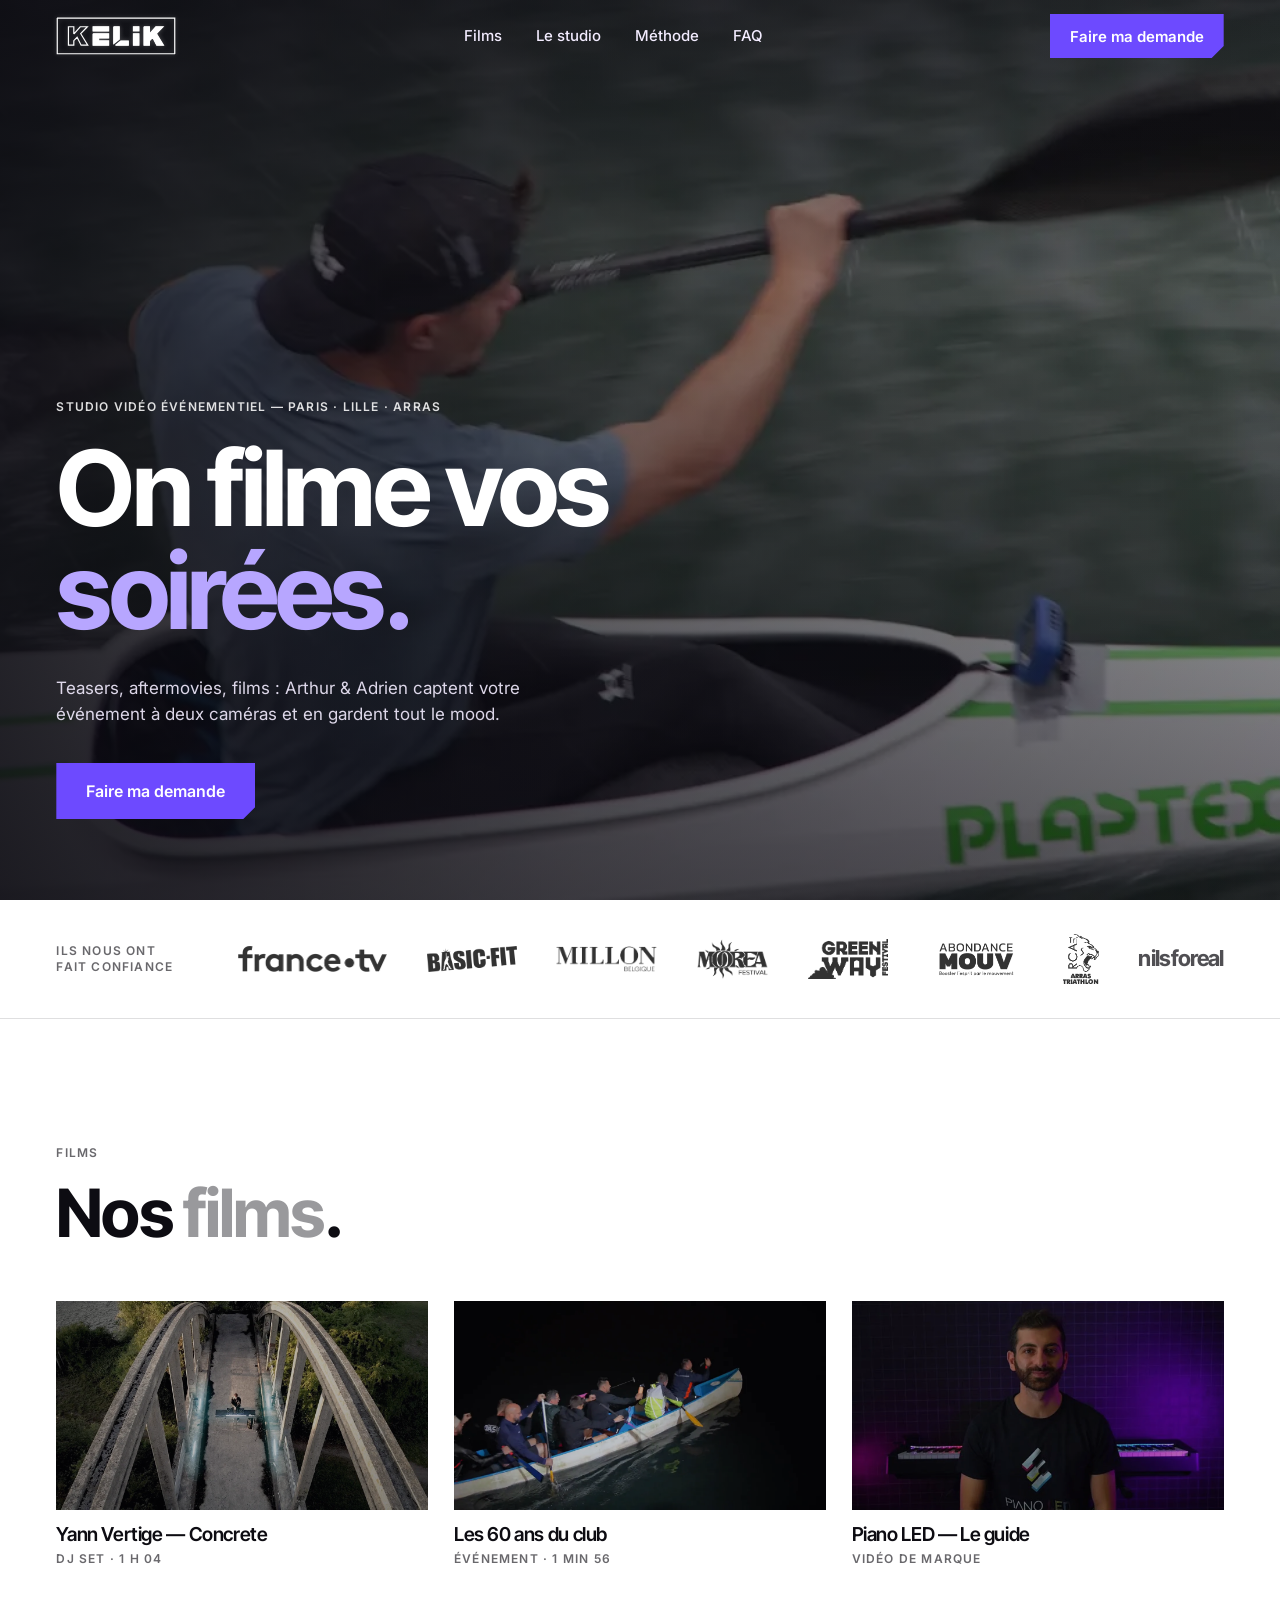
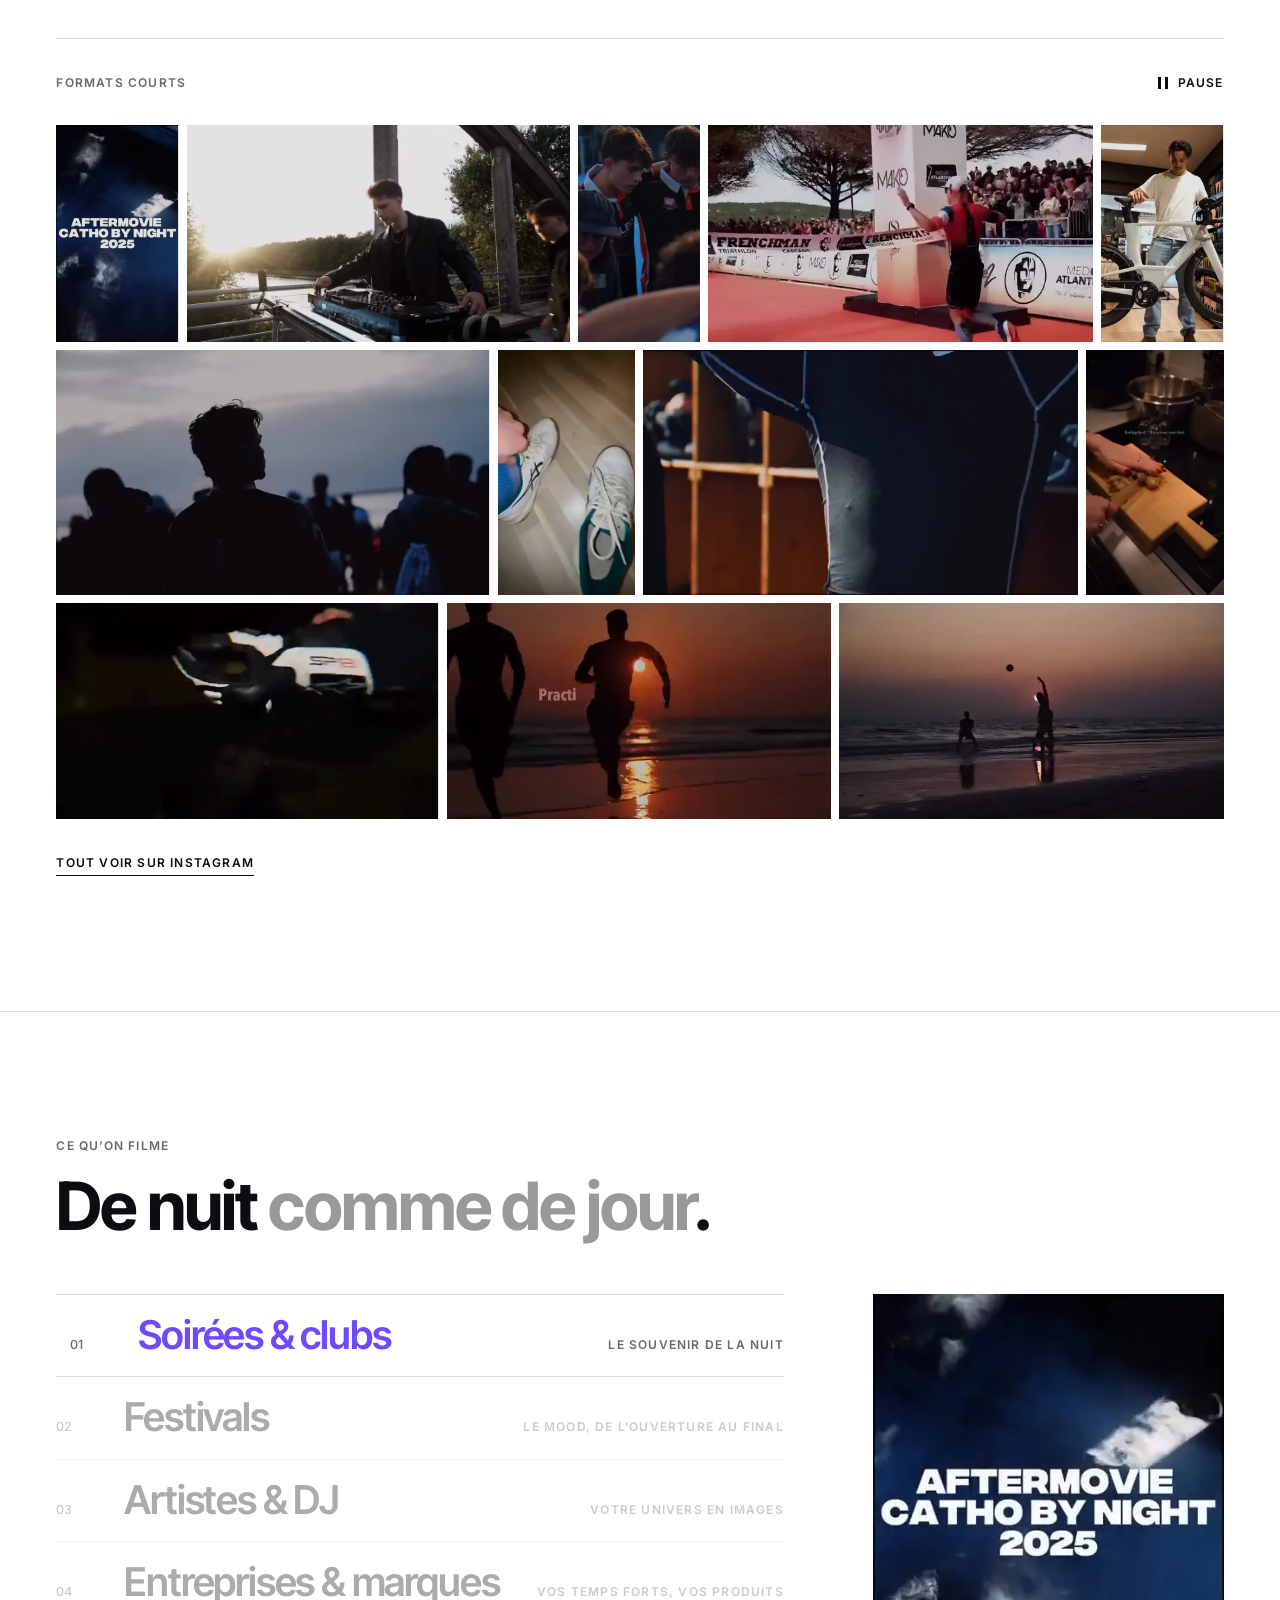
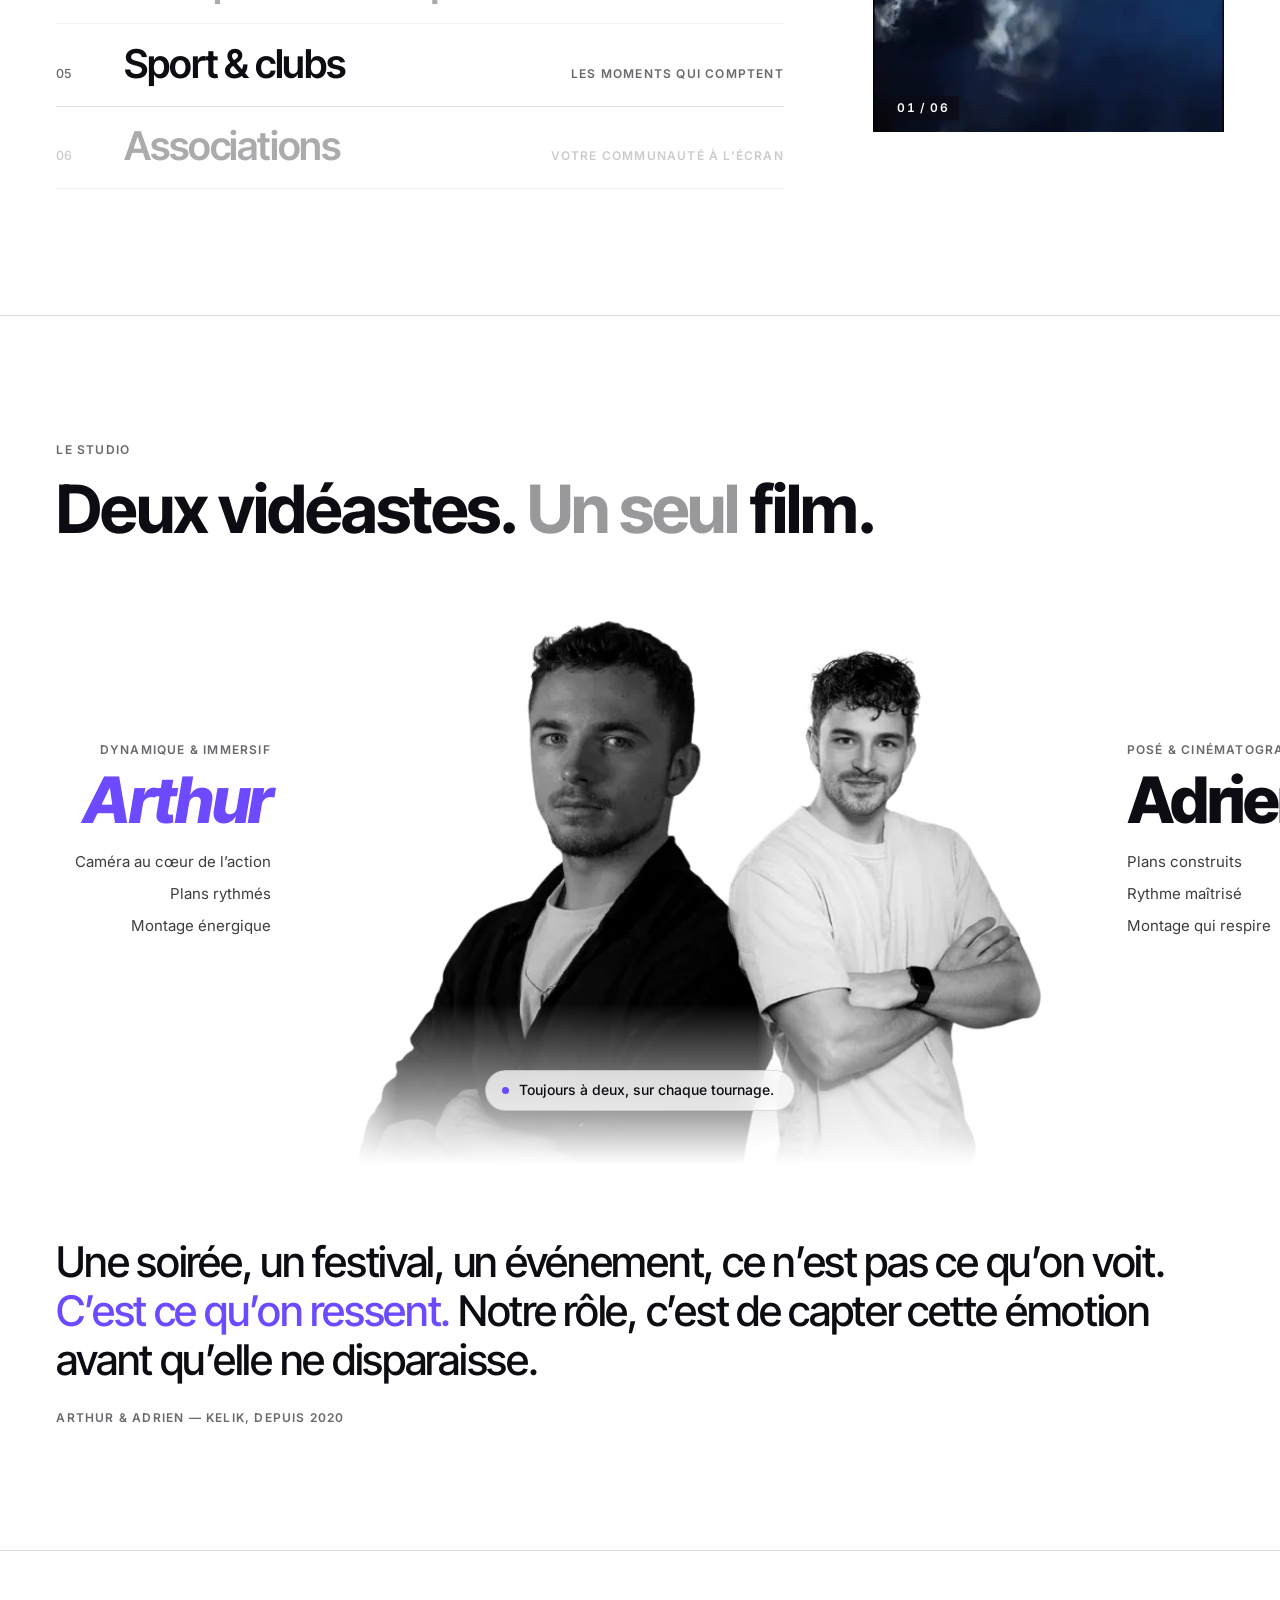
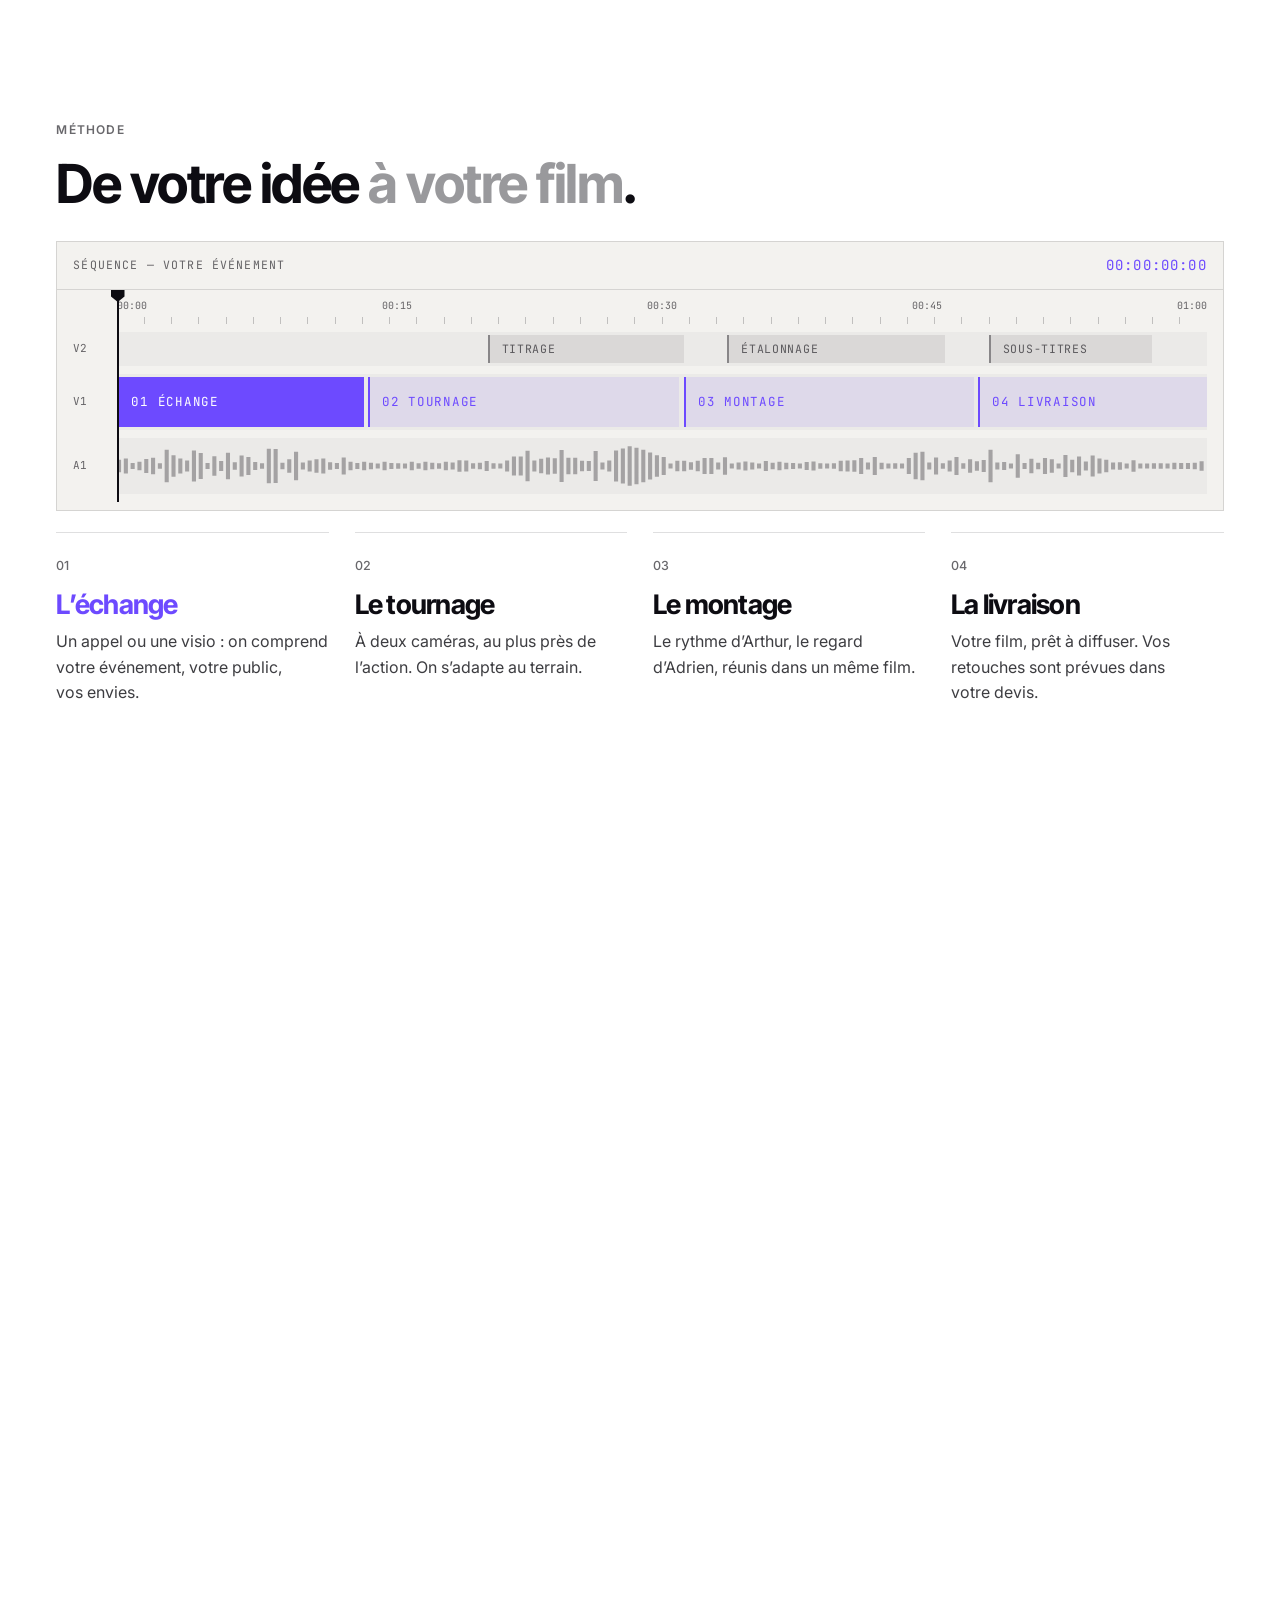
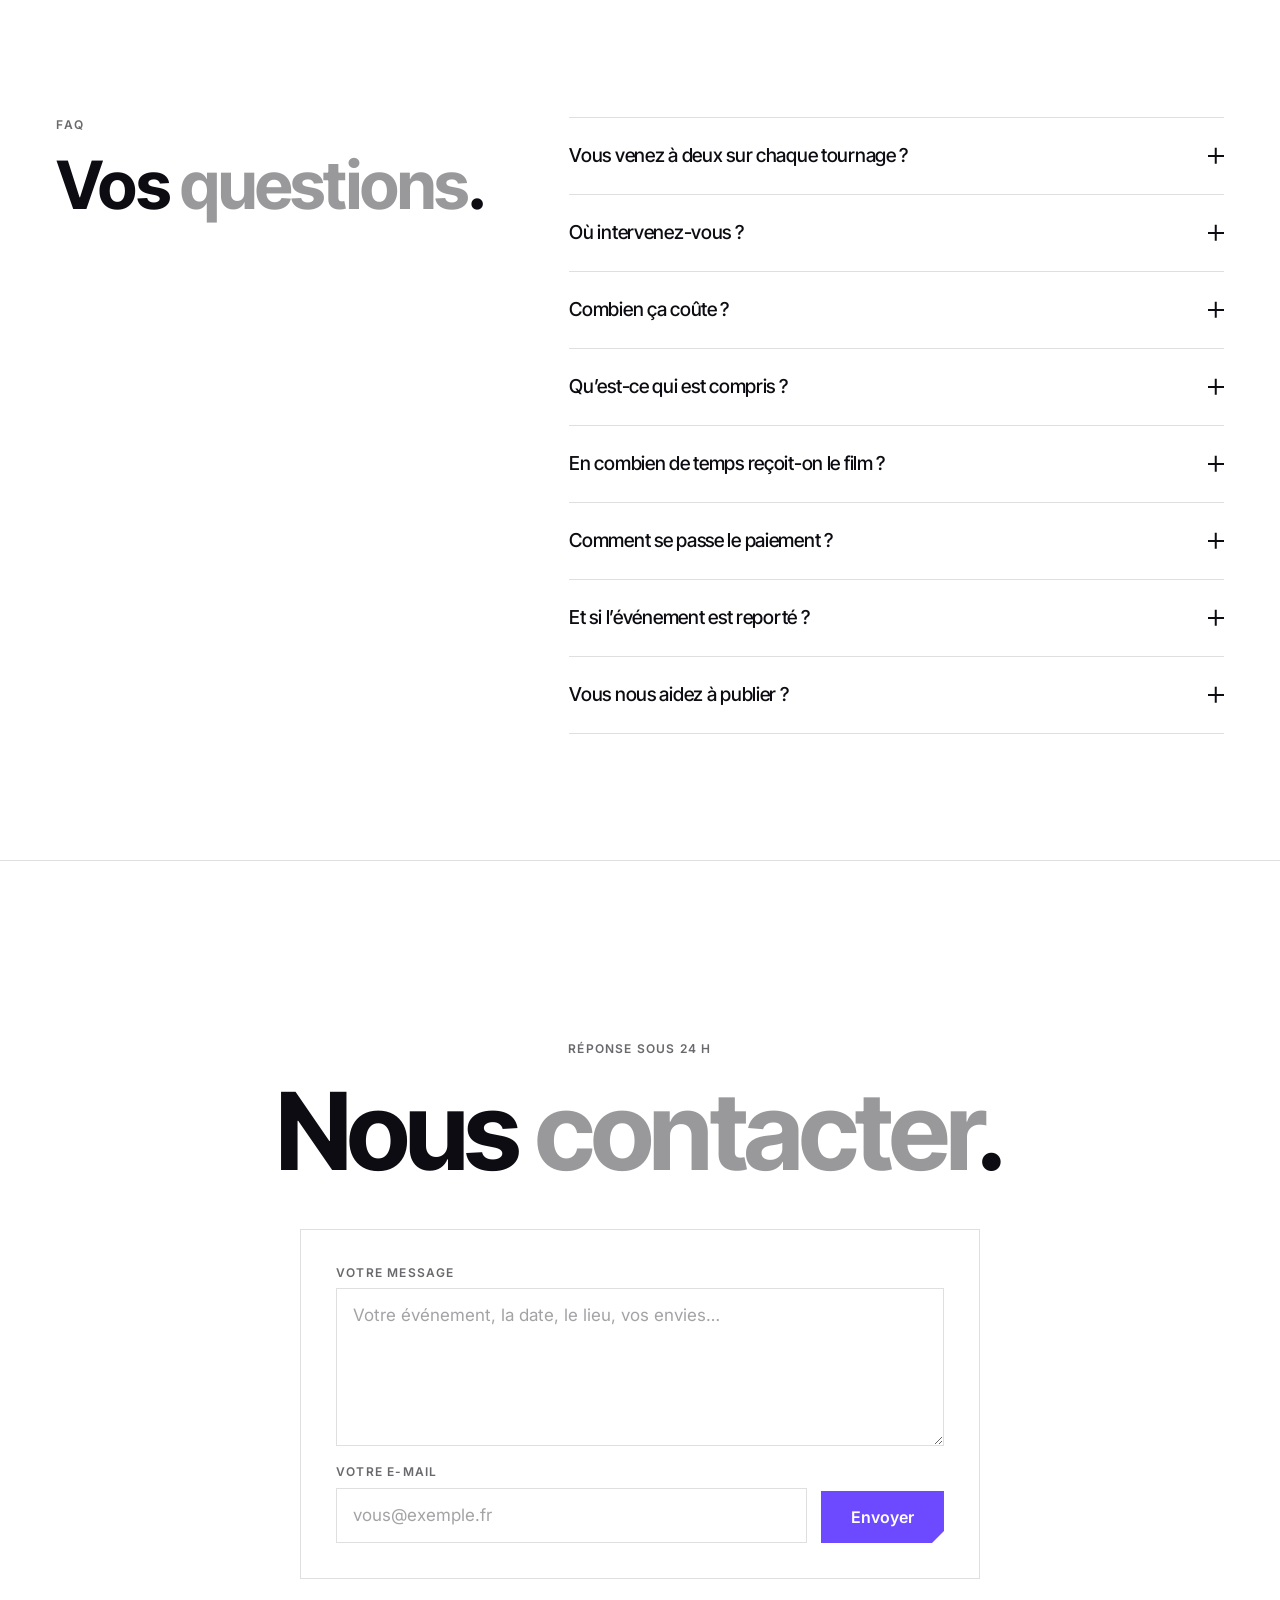
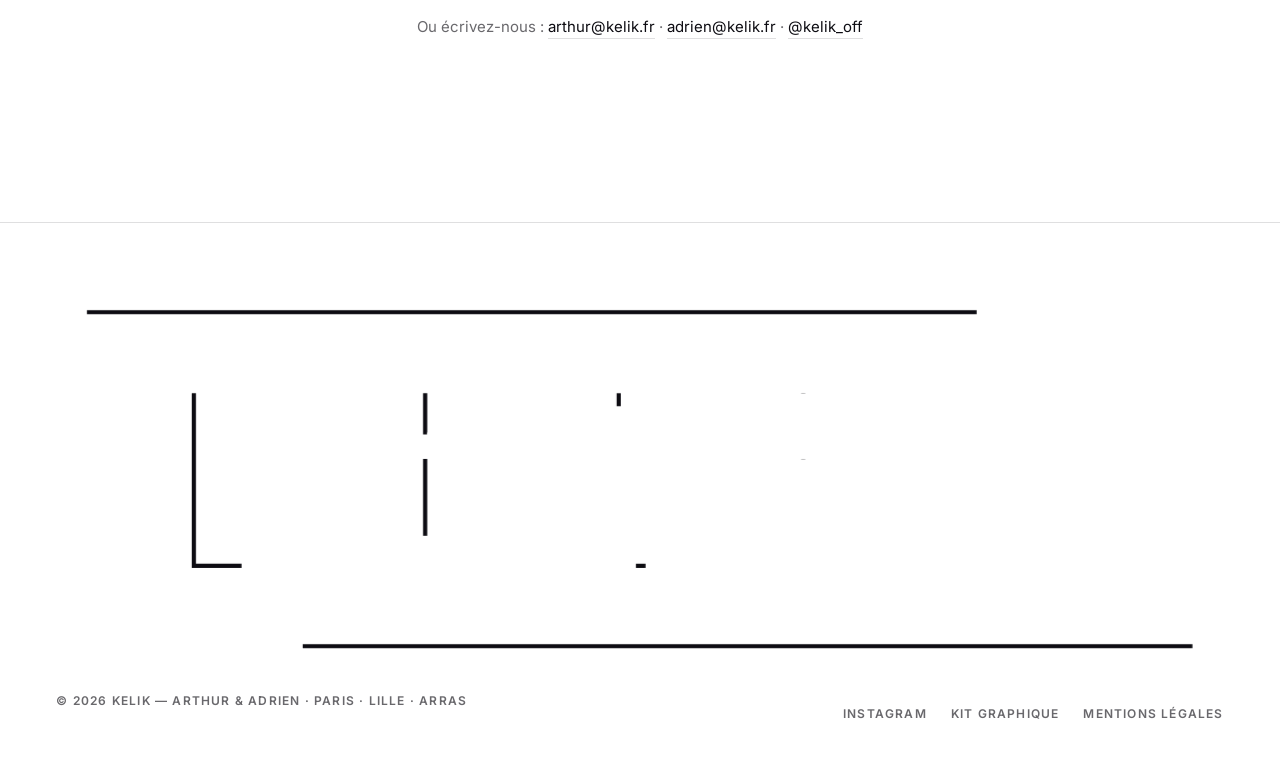
==== index.html @ 4a45df4a "Site Kelik : première mise en ligne Studio vidéo événementiel d'Arthur et Adrien : site statique (HT" ====
<!doctype html>
<html lang="fr" class="no-js" data-cursor="off" data-theme="blanc">
<head>
  <meta charset="utf-8">
  <meta name="viewport" content="width=device-width, initial-scale=1">
  <title>Kelik — On filme vos événements · Paris, Lille, Arras</title>
  <meta name="description" content="Kelik filme vos événements à deux caméras : teasers, aftermovies, films qui en gardent tout le mood. Soirées, festivals, entreprises, sport. Paris, Lille, Arras. Devis gratuit sous 24 h.">
  <meta name="theme-color" content="#ffffff">
  <meta property="og:title" content="Kelik — On filme vos événements">
  <meta property="og:description" content="Teasers, aftermovies, films : Arthur &amp; Adrien filment votre événement à deux caméras. Paris, Lille, Arras. Devis gratuit sous 24 h.">
  <meta property="og:type" content="website">
  <meta property="og:locale" content="fr_FR">
  <meta property="og:url" content="https://kelik.fr/">
  <meta property="og:image" content="https://kelik.fr/assets/og.jpg">
  <meta property="og:image:width" content="1200">
  <meta property="og:image:height" content="630">
  <meta name="twitter:card" content="summary_large_image">
  <link rel="canonical" href="https://kelik.fr/">
  <link rel="apple-touch-icon" href="assets/apple-touch-icon.png">
  <link rel="icon" href="data:image/svg+xml,%3Csvg xmlns='http://www.w3.org/2000/svg' viewBox='0 0 64 64'%3E%3Crect width='64' height='64' fill='%230A0910'/%3E%3Crect x='4' y='4' width='56' height='56' fill='none' stroke='%23D4FFD8' stroke-width='3'/%3E%3Cpath fill='%23fff' d='M17 16h9v11l10-11h12L37 27l12 21H38l-6-12-6 5v7h-9z'/%3E%3C/svg%3E">
  <link rel="preconnect" href="https://fonts.googleapis.com">
  <link rel="preconnect" href="https://fonts.gstatic.com" crossorigin>
  <link href="https://fonts.googleapis.com/css2?family=Inter:wght@400;500;600;700&family=Inter+Tight:ital,wght@0,500;0,600;0,700;0,800;1,800&family=JetBrains+Mono:wght@400;500&display=swap" rel="stylesheet">
  <link rel="stylesheet" href="site.css?v=28">
  <script>document.documentElement.classList.replace('no-js', 'js');</script>
  <!-- Thème : fond blanc par défaut. ?theme=nuit affiche l'ancienne version sombre, ?theme=blanc y revient. -->
  <script>try{var t=new URLSearchParams(location.search).get('theme');if(t)sessionStorage.setItem('kelik-theme',t);if((t||sessionStorage.getItem('kelik-theme'))==='nuit')document.documentElement.removeAttribute('data-theme')}catch(e){}</script>
  <script type="application/ld+json">
  {"@context":"https://schema.org","@type":"Organization","name":"Kelik","description":"Studio vidéo événementiel : soirées, festivals, entreprises, sport. Paris, Lille, Arras.","foundingDate":"2020","areaServed":["Paris","Lille","Arras"],"email":"arthur@kelik.fr","founder":[{"@type":"Person","name":"Arthur"},{"@type":"Person","name":"Adrien"}],"sameAs":["https://www.instagram.com/kelik_off/"]}
  </script>
</head>
<body>
<script src="assets/kelik.js?v=1"></script>

<!-- ============ INTRO : on entre dans le K ============ -->
<div class="intro" id="intro" aria-hidden="true">
  <svg id="intro-svg" preserveAspectRatio="xMidYMid meet">
    <defs><clipPath id="i-kclip"><path d="M359.4 531.4H437.7V627.3L520.2 531.4H623.5L531.5 626.7L627.3 784.6H532.2L477.6 678.8L437.7 725.3V784.6H359.4Z"/></clipPath></defs>
    <path class="i-mask" fill-rule="evenodd" d="M-60000 -60000H60000V60000H-60000Z M359.4 531.4H437.7V627.3L520.2 531.4H623.5L531.5 626.7L627.3 784.6H532.2L477.6 678.8L437.7 725.3V784.6H359.4Z"/>
    <path class="i-cover" d="M359.4 531.4H437.7V627.3L520.2 531.4H623.5L531.5 626.7L627.3 784.6H532.2L477.6 678.8L437.7 725.3V784.6H359.4Z"/>
    <path class="i-frame" pathLength="1" d="M212.55 418.25H1791.45V897.85H212.55Z"/>
    <path class="i-kout" pathLength="1" clip-path="url(#i-kclip)" d="M359.4 531.4H437.7V627.3L520.2 531.4H623.5L531.5 626.7L627.3 784.6H532.2L477.6 678.8L437.7 725.3V784.6H359.4Z"/>
    <path class="i-l" style="--i:0" d="M692 531.4H905.1V593.1H692Z M692 625.1H905.1V686.9H769.7V722.3H905.1V784.6H692Z"/>
    <path class="i-l" style="--i:1" d="M969.7 531.4H1047.4V702.4L969.7 765.9Z M1065.1 722.3H1169.7V784.6H988.9Z"/>
    <path class="i-l" style="--i:2" d="M1234.3 531.4H1312V592.6H1234.3Z M1234.3 625.7H1312V784.6H1234.3Z"/>
    <path class="i-l" style="--i:3" d="M1376 531.4H1454.3V627.3L1536.8 531.4H1640.1L1548.1 626.7L1643.9 784.6H1548.8L1494.2 678.8L1454.3 725.3V784.6H1376Z"/>
  </svg>
  <button class="intro-skip" id="intro-skip" type="button">Passer l’intro</button>
</div>

<a class="skip" href="#films">Aller au contenu</a>

<!-- ============ EN-TÊTE ============ -->
<header class="hd" id="hd">
  <a href="#top" class="hd-logo" aria-label="Kelik — accueil">
    <!-- Le logo se dessine à l'arrivée sur le site (reprise de l'animation kelik-logo.mp4, en vectoriel et sans fond) -->
    <svg class="hdl" id="hdl" viewBox="198 403 1604 506" aria-hidden="true" focusable="false">
      <defs>
        <clipPath id="hdl-sweep"><polygon class="hdl-sweep-shape" points="300,500 1922,500 1650,815 300,815"/></clipPath>
        <filter id="hdl-bloom" x="-20%" y="-60%" width="140%" height="220%"><feGaussianBlur stdDeviation="34"/></filter>
      </defs>
      <g id="hdl-mark">
        <path class="hdl-line hdl-frame" pathLength="1000" d="M209 417 H1788 V898"/>
        <path class="hdl-line hdl-frame" pathLength="1000" d="M1791 895 H212 V414"/>
        <g data-l="k1"><path class="hdl-line" pathLength="1000" d="M362 533 L362 780 L434 780 L434 719.3 L478.3 674.4 L532.3 780 L621.1 780 L526.7 626.1 L615.5 533 L519.9 533 L440 625.2 L434 623.2 L434 533Z"/></g>
        <g data-l="e"><path class="hdl-line" pathLength="1000" d="M693 533 L693 589 L901 589 L901 533Z"/><path class="hdl-line" pathLength="1000" d="M693 627 L693 780 L901 780 L901 722.5 L766.5 722.5 L766.5 683 L901 683 L901 627Z"/></g>
        <g data-l="l"><path class="hdl-line" pathLength="1000" d="M970 533 L970 758.3 L1043 700.1 L1043 533Z"/><path class="hdl-line" pathLength="1000" d="M994.6 780 L1165 780 L1165 724 L1064.6 724Z"/></g>
        <g data-l="i"><path class="hdl-line" pathLength="1000" d="M1234 533 L1234 588.5 L1307 588.5 L1307 533Z"/><path class="hdl-line" pathLength="1000" d="M1234 627 L1234 780 L1307 780 L1307 627Z"/></g>
        <g data-l="k2"><path class="hdl-line" pathLength="1000" d="M1376 533 L1376 780 L1448 780 L1448 720.3 L1492.2 674.4 L1546.8 780 L1636.1 780 L1541.2 625.1 L1630.4 533 L1534.9 533 L1454 625.2 L1448 623.2 L1448 533Z"/></g>
        <g clip-path="url(#hdl-sweep)">
          <path class="hdl-solid" d="M690 530 L690 592 L904 592 L904 530Z M690 624 L690 783 L904 783 L904 719.5 L769.5 719.5 L769.5 686 L904 686 L904 624Z"/>
          <path class="hdl-solid" d="M967 530 L967 764.5 L1046 701.5 L1046 530Z M986 783 L1168 783 L1168 721 L1063.5 721Z"/>
          <path class="hdl-solid" d="M1231 530 L1231 591.5 L1310 591.5 L1310 530Z M1231 624 L1231 783 L1310 783 L1310 624Z"/>
          <path class="hdl-solid" d="M1373 530 L1373 783 L1451 783 L1451 721.5 L1491.5 679.5 L1545 783 L1641.5 783 L1545 625.5 L1637.5 530 L1533.5 530 L1451 624 L1451 530Z"/>
        </g>
      </g>
      <use class="hdl-glow" href="#hdl-mark" filter="url(#hdl-bloom)" opacity="0"/>
    </svg>
  </a>
  <nav class="hd-nav" id="hd-nav" aria-label="Navigation principale">
    <a href="#films">Films</a>
    <a href="#studio">Le studio</a>
    <a href="#methode">Méthode</a>
    <a href="#faq">FAQ</a>
  </nav>
  <button class="btn btn-sm hd-cta" type="button" data-open-devis>Faire ma demande</button>
  <button class="hd-burger" id="burger" type="button" aria-label="Ouvrir le menu" aria-expanded="false" aria-controls="hd-nav"><span></span><span></span></button>
</header>

<main>

<!-- ============ HERO : la vidéo en plein écran ============ -->
<section class="hero" id="top">
  <video class="hero-bg" id="hero-video" muted loop playsinline preload="auto" poster="assets/video/kelik-loop-poster.webp" aria-hidden="true" tabindex="-1">
    <source src="assets/video/kelik-loop.mp4" type="video/mp4">
  </video>
  <div class="hero-shade" aria-hidden="true"></div>

  <div class="wrap hero-body">
    <p class="label rise" style="--d:.05s">Studio vidéo événementiel — Paris · Lille · Arras</p>
    <h1 class="hero-title rise" style="--d:.15s">
      <span class="sr-only">On filme vos soirées, festivals, séminaires, matchs et lancements.</span>
      <span aria-hidden="true">On filme vos</span>
      <span class="rot" id="rot" aria-hidden="true"><span class="rot-w">soirées.</span></span>
    </h1>
    <p class="hero-lead rise" style="--d:.3s">Teasers, aftermovies, films : Arthur &amp; Adrien captent votre événement à deux caméras et en gardent tout le mood.</p>
    <div class="actions rise" style="--d:.42s">
      <button class="btn" type="button" data-open-devis>Faire ma demande</button>
    </div>
  </div>

</section>

<!-- ============ CLIENTS ============ -->
<section class="clients" aria-label="Ils nous ont fait confiance">
  <div class="wrap">
    <p class="label">Ils nous ont fait confiance</p>
    <ul class="logos">
      <li><img src="assets/img/clients/francetv.webp" alt="France.tv" width="299" height="52" loading="lazy"></li>
      <li><img src="assets/img/clients/basicfit.webp" alt="Basic-Fit" width="260" height="75" loading="lazy"></li>
      <li><img src="assets/img/clients/millon.webp" alt="Millon Belgique" width="466" height="120" loading="lazy"></li>
      <li><img class="tall" src="assets/img/clients/moorea.webp" alt="Mörea Festival" width="365" height="206" loading="lazy"></li>
      <li><img class="tall" src="assets/img/clients/greenway.webp" alt="Greenway Festival" width="442" height="221" loading="lazy"></li>
      <li><img class="tall" src="assets/img/clients/abondance.webp" alt="Abondance Mouv" width="386" height="160" loading="lazy"></li>
      <li><img class="xtall" src="assets/img/clients/rca.webp" alt="RCA Arras Triathlon" width="122" height="173" loading="lazy"></li>
      <li class="logo-txt">nilsforeal</li>
    </ul>
  </div>
</section>

<!-- ============ FILMS ============ -->
<section class="sec" id="films">
  <div class="wrap">
    <header class="sec-head rv">
      <p class="label">Films</p>
      <h2>Nos <span class="outline">films</span>.</h2>
    </header>

    <div class="feat-grid feat-3">
      <a class="film feat rv" id="feat-vertige" href="https://youtu.be/vug3bnl-JW4" target="_blank" rel="noopener" data-youtube="vug3bnl-JW4" data-title="Yann Vertige — Concrete" data-meta="DJ set · 1 h 04">
        <div class="film-media"><img src="assets/img/yt-vertige.webp" alt="Yann Vertige mixe au milieu d’un pont en béton, vu du ciel" width="1280" height="720" loading="lazy"><span class="play" aria-hidden="true"></span></div>
        <div class="film-cap"><h3>Yann Vertige — Concrete</h3><p>DJ set · 1 h 04</p></div>
      </a>
      <a class="film feat rv" id="film-60" href="assets/video/kelik-60-ans.mp4" data-video="assets/video/kelik-60-ans.mp4" data-poster="assets/video/kelik-60-ans-poster.webp" data-wide data-title="Les 60 ans du club" data-meta="Événement · Arras · 1 min 56">
        <div class="film-media"><img src="assets/img/film-60ans.webp" alt="Un équipage pagaie de nuit dans un grand canoë, pour les 60 ans du club" width="1280" height="720" loading="lazy"><span class="play" aria-hidden="true"></span></div>
        <div class="film-cap"><h3>Les 60 ans du club</h3><p>Événement · 1 min 56</p></div>
      </a>
      <a class="film feat rv" id="feat-pianoled" href="https://youtu.be/cMF_G9wre1U" target="_blank" rel="noopener" data-youtube="cMF_G9wre1U" data-title="Piano LED — Le guide" data-meta="Vidéo de marque">
        <div class="film-media"><img src="assets/img/yt-pianoled.webp" alt="Présentateur devant deux claviers éclairés par des LED" width="1280" height="720" loading="lazy"><span class="play" aria-hidden="true"></span></div>
        <div class="film-cap"><h3>Piano LED — Le guide</h3><p>Vidéo de marque</p></div>
      </a>
    </div>

    <div class="shorts-head rv">
      <p class="label">Formats courts</p>
      <button class="motion" type="button" data-motion aria-pressed="false"><span class="motion-ico" aria-hidden="true"></span><span class="motion-txt">Pause</span></button>
    </div>
    <!-- Le mur : tous les extraits (muets, 12 s) visibles d'un coup, chacun à son format d'origine. Au clic : le reel sur Instagram. -->
    <div class="wall rv" id="wall">
      <a class="film reel ext" id="film-catho" href="https://www.instagram.com/reel/DP1pUKXjQw6/" target="_blank" rel="noopener" aria-label="La Catho by Night — voir le reel sur Instagram (nouvel onglet)" style="--arn:0.5639">
        <div class="film-media"><video muted loop playsinline preload="none" poster="assets/video/reels/catho-by-night.webp" data-src="assets/video/reels/catho-by-night.mp4" width="406" height="720" aria-label="Aftermovie de la Catho by Night : la foule devant la scène" tabindex="-1"></video></div>
      </a>
      <a class="film reel ext" id="film-djset" href="https://www.instagram.com/reel/DYmKwOEIw5j/" target="_blank" rel="noopener" aria-label="DJ set au coucher du soleil — voir le reel sur Instagram (nouvel onglet)" style="--arn:1.7708">
        <div class="film-media"><video muted loop playsinline preload="none" poster="assets/video/reels/dj-set.webp" data-src="assets/video/reels/dj-set.mp4" width="850" height="480" aria-label="Un DJ mixe en plein air au coucher du soleil" tabindex="-1"></video></div>
      </a>
      <a class="film reel ext" id="film-hockey" href="https://www.instagram.com/reel/DRFXdhhiDh2/" target="_blank" rel="noopener" aria-label="Iris Hockey Lambersart – Nantes — voir le reel sur Instagram (nouvel onglet)" style="--arn:0.5639">
        <div class="film-media"><video muted loop playsinline preload="none" poster="assets/video/reels/ihl-nantes.webp" data-src="assets/video/reels/ihl-nantes.mp4" width="406" height="720" aria-label="Match de hockey sur gazon de l’Iris Hockey Lambersart" tabindex="-1"></video></div>
      </a>
      <a class="film reel ext" id="film-frenchman" href="https://www.instagram.com/reel/DYcALkMoHGg/" target="_blank" rel="noopener" aria-label="Frenchman 2026, l’arrivée — voir le reel sur Instagram (nouvel onglet)" style="--arn:1.7765">
        <div class="film-media"><video muted loop playsinline preload="none" poster="assets/video/reels/frenchman-arrivee.webp" data-src="assets/video/reels/frenchman-arrivee.mp4" width="636" height="358" aria-label="Un triathlète franchit la ligne d’arrivée du Frenchman" tabindex="-1"></video></div>
      </a>
      <a class="film reel ext" id="film-velo" href="https://www.instagram.com/reel/DZFxWLkC_8N/" target="_blank" rel="noopener" aria-label="Le nouveau vélo de Clément — voir le reel sur Instagram (nouvel onglet)" style="--arn:0.5639">
        <div class="film-media"><video muted loop playsinline preload="none" poster="assets/video/reels/velo-clement.webp" data-src="assets/video/reels/velo-clement.mp4" width="406" height="720" aria-label="Un triathlète découvre son nouveau vélo" tabindex="-1"></video></div>
      </a>
      <a class="film reel ext" id="film-depart" href="https://www.instagram.com/reel/DYZPcYBoRJC/" target="_blank" rel="noopener" aria-label="Frenchman 2026, le départ — voir le reel sur Instagram (nouvel onglet)" style="--arn:1.7708">
        <div class="film-media"><video muted loop playsinline preload="none" poster="assets/video/reels/frenchman-depart.webp" data-src="assets/video/reels/frenchman-depart.mp4" width="850" height="480" aria-label="Des nageurs se préparent au départ du Frenchman" tabindex="-1"></video></div>
      </a>
      <a class="film reel ext" id="film-padel" href="https://www.instagram.com/reel/DUWr4jSCK1H/" target="_blank" rel="noopener" aria-label="Night padel session — voir le reel sur Instagram (nouvel onglet)" style="--arn:0.5625">
        <div class="film-media"><video muted loop playsinline preload="none" poster="assets/video/reels/padel.webp" data-src="assets/video/reels/padel.mp4" width="360" height="640" aria-label="Une session de padel filmée de nuit" tabindex="-1"></video></div>
      </a>
      <a class="film reel ext" id="film-ihl" href="https://www.instagram.com/reel/DRg1qVMiASo/" target="_blank" rel="noopener" aria-label="Iris Hockey Lambersart — voir le reel sur Instagram (nouvel onglet)" style="--arn:1.7750">
        <div class="film-media"><video muted loop playsinline preload="none" poster="assets/video/reels/ihl.webp" data-src="assets/video/reels/ihl.mp4" width="852" height="480" aria-label="Entraînement et match de l’Iris Hockey Lambersart" tabindex="-1"></video></div>
      </a>
      <a class="film reel ext" id="film-reset" href="https://www.instagram.com/reel/DVJtMtjCJ2C/" target="_blank" rel="noopener" aria-label="Reset shot — voir le reel sur Instagram (nouvel onglet)" style="--arn:0.5625">
        <div class="film-media"><video muted loop playsinline preload="none" poster="assets/video/reels/reset-shot.webp" data-src="assets/video/reels/reset-shot.mp4" width="360" height="640" aria-label="Préparation d’un jus carotte, gingembre, citron" tabindex="-1"></video></div>
      </a>
      <a class="film reel ext" id="film-moto" href="https://www.instagram.com/reel/DQHa6ZYiND9/" target="_blank" rel="noopener" aria-label="Moto, de nuit — voir le reel sur Instagram (nouvel onglet)" style="--arn:1.7667">
        <div class="film-media"><video muted loop playsinline preload="none" poster="assets/video/reels/moto.webp" data-src="assets/video/reels/moto.mp4" width="636" height="360" aria-label="Une moto filmée de nuit, phares allumés" tabindex="-1"></video></div>
      </a>
      <a class="film reel ext" id="film-sunset" href="https://www.instagram.com/reel/DblosrAI5oE/" target="_blank" rel="noopener" aria-label="Coucher de soleil — voir le reel sur Instagram (nouvel onglet)" style="--arn:1.7765">
        <div class="film-media"><video muted loop playsinline preload="none" poster="assets/video/reels/sunset-bretagne.webp" data-src="assets/video/reels/sunset-bretagne.mp4" width="636" height="358" aria-label="Deux silhouettes courent dans l’eau au coucher du soleil" tabindex="-1"></video></div>
      </a>
      <a class="film reel ext" id="film-ete" href="https://www.instagram.com/reel/DbDcpXmIy2m/" target="_blank" rel="noopener" aria-label="Fin de journée d’été — voir le reel sur Instagram (nouvel onglet)" style="--arn:1.7765">
        <div class="film-media"><video muted loop playsinline preload="none" poster="assets/video/reels/sunset-ete.webp" data-src="assets/video/reels/sunset-ete.mp4" width="636" height="358" aria-label="Des amis jouent au ballon sur la plage au coucher du soleil" tabindex="-1"></video></div>
      </a>
    </div>
    <p class="wall-foot rv"><a class="link" href="https://www.instagram.com/arthur_msct/" target="_blank" rel="noopener">Tout voir sur Instagram</a></p>
  </div>
</section>

<!-- ============ CE QU'ON FILME ============ -->
<section class="idx-sec" id="domaines">
  <!-- La liste avance d'un numéro à mesure qu'on scrolle, de 01 à 06, sans figer la page -->
  <div class="idx-scroll" id="idx-scroll">
    <div class="idx-pin">
      <div class="wrap">
        <header class="sec-head">
          <p class="label">Ce qu’on filme</p>
          <h2>De nuit <span class="outline">comme de jour</span>.</h2>
        </header>
        <div class="idx">
          <ol class="idx-list">
        <li class="idx-row" data-img="assets/video/reels/catho-by-night.webp"><span class="idx-n">01</span><span class="idx-name">Soirées &amp; clubs</span><span class="idx-line">Le souvenir de la nuit</span></li>
        <li class="idx-row" data-img="assets/img/reel-catho.webp"><span class="idx-n">02</span><span class="idx-name">Festivals</span><span class="idx-line">Le mood, de l’ouverture au final</span></li>
        <li class="idx-row" data-img="assets/img/yt-vertige.webp"><span class="idx-n">03</span><span class="idx-name">Artistes &amp; DJ</span><span class="idx-line">Votre univers en images</span></li>
        <li class="idx-row" data-img="assets/img/yt-pianoled.webp"><span class="idx-n">04</span><span class="idx-name">Entreprises &amp; marques</span><span class="idx-line">Vos temps forts, vos produits</span></li>
        <li class="idx-row" data-img="assets/img/reel-60ans.webp"><span class="idx-n">05</span><span class="idx-name">Sport &amp; clubs</span><span class="idx-line">Les moments qui comptent</span></li>
        <li class="idx-row" data-img="assets/img/reel-danse.webp"><span class="idx-n">06</span><span class="idx-name">Associations</span><span class="idx-line">Votre communauté à l’écran</span></li>
      </ol>
          <div class="idx-view" aria-hidden="true"><img id="idx-img" src="assets/video/reels/catho-by-night.webp" alt=""><span class="idx-count" id="idx-count">01 / 06</span></div>
        </div>
      </div>
    </div>
  </div>
</section>

<!-- ============ LE STUDIO ============ -->
<section class="studio" id="studio">
  <div class="duo-scroll" id="duo-scroll">
    <div class="duo-pin">
      <div class="wrap">
        <header class="sec-head">
          <p class="label">Le studio</p>
          <h2>Deux vidéastes. <span class="outline">Un seul</span> film.</h2>
        </header>
      </div>
      <div class="duo-scene" id="duo-scene">
        <div class="person person-a">
          <div class="p-info">
            <p class="p-role">Dynamique &amp; immersif</p>
            <p class="p-name">Arthur</p>
            <ul class="p-tags"><li style="--i:0">Caméra au cœur de l’action</li><li style="--i:1">Plans rythmés</li><li style="--i:2">Montage énergique</li></ul>
          </div>
          <img class="p-photo" src="assets/img/arthur.webp" alt="Arthur, vidéaste chez Kelik" width="465" height="537" loading="lazy">
        </div>
        <div class="person person-b">
          <img class="p-photo" src="assets/img/adrien.webp" alt="Adrien, vidéaste chez Kelik" width="367" height="552" loading="lazy">
          <div class="p-info">
            <p class="p-role">Posé &amp; cinématographique</p>
            <p class="p-name">Adrien</p>
            <ul class="p-tags"><li style="--i:0">Plans construits</li><li style="--i:1">Rythme maîtrisé</li><li style="--i:2">Montage qui respire</li></ul>
          </div>
        </div>
        <p class="duo-together">Toujours à deux, sur chaque tournage.</p>
      </div>
    </div>
  </div>

  <div class="wrap">
    <p class="statement rv">Une soirée, un festival, un événement, ce n’est pas ce qu’on voit. <em>C’est ce qu’on ressent.</em> Notre rôle, c’est de capter cette émotion avant qu’elle ne disparaisse.</p>
    <p class="statement-sign rv">Arthur &amp; Adrien — Kelik, depuis 2020</p>
  </div>
</section>

<!-- ============ MÉTHODE ============ -->
<section class="method" id="methode">
  <div class="dr-pin">
    <div class="wrap">
      <header class="sec-head">
        <p class="label">Méthode</p>
        <h2>De votre idée <span class="outline">à votre film</span>.</h2>
      </header>

      <div class="nle" id="nle" aria-hidden="true">
        <div class="nle-top"><span>Séquence — votre événement</span><span class="nle-tc" id="nle-tc">00:00:00:00</span></div>
        <div class="nle-body" id="nle-body">
          <div class="ruler"><span>00:00</span><span>00:15</span><span>00:30</span><span>00:45</span><span>01:00</span></div>
          <div class="trk"><span class="tn">V2</span><div class="lane">
            <span class="clip fx" style="--s:34%;--w:18%">Titrage</span>
            <span class="clip fx" style="--s:56%;--w:20%">Étalonnage</span>
            <span class="clip fx" style="--s:80%;--w:15%">Sous-titres</span>
          </div></div>
          <div class="trk"><span class="tn">V1</span><div class="lane">
            <span class="clip step" style="--s:0%;--w:22.6%" data-i="0">01 Échange</span>
            <span class="clip step" style="--s:23%;--w:28.6%" data-i="1">02 Tournage</span>
            <span class="clip step" style="--s:52%;--w:26.6%" data-i="2">03 Montage</span>
            <span class="clip step" style="--s:79%;--w:21%" data-i="3">04 Livraison</span>
          </div></div>
          <div class="trk"><span class="tn">A1</span><div class="lane"><svg class="wave" id="wave" preserveAspectRatio="none"></svg></div></div>
          <div class="playhead" id="playhead"><span></span></div>
        </div>
      </div>

      <ol class="steps">
        <li class="mstep" data-i="0"><span class="mstep-n">01</span><h3>L’échange</h3><p>Un appel ou une visio : on comprend votre événement, votre public, vos envies.</p><span class="mstep-bar" aria-hidden="true"><i></i></span></li>
        <li class="mstep" data-i="1"><span class="mstep-n">02</span><h3>Le tournage</h3><p>À deux caméras, au plus près de l’action. On s’adapte au terrain.</p><span class="mstep-bar" aria-hidden="true"><i></i></span></li>
        <li class="mstep" data-i="2"><span class="mstep-n">03</span><h3>Le montage</h3><p>Le rythme d’Arthur, le regard d’Adrien, réunis dans un même film.</p><span class="mstep-bar" aria-hidden="true"><i></i></span></li>
        <li class="mstep" data-i="3"><span class="mstep-n">04</span><h3>La livraison</h3><p>Votre film, prêt à diffuser. Vos retouches sont prévues dans votre devis.</p><span class="mstep-bar" aria-hidden="true"><i></i></span></li>
      </ol>
    </div>
  </div>
</section>

<!-- ============ AVIS ============ -->


<!-- ============ FAQ ============ -->
<section class="sec" id="faq">
  <div class="wrap faq-wrap">
    <header class="sec-head rv">
      <p class="label">FAQ</p>
      <h2>Vos <span class="outline">questions</span>.</h2>
    </header>
    <div class="faq-list">
      <details class="qa rv"><summary><span>Vous venez à deux sur chaque tournage ?</span><i aria-hidden="true"></i></summary><p>Oui, toujours. Arthur et Adrien filment ensemble : l’un au cœur de l’action, l’autre sur des plans plus construits. Au montage, les deux regards se complètent dans un même film.</p></details>
      <details class="qa rv"><summary><span>Où intervenez-vous ?</span><i aria-hidden="true"></i></summary><p>On est basés entre Paris, Lille et Arras. Votre événement est ailleurs ? Indiquez-le dans votre demande, on regarde ensemble.</p></details>
      <details class="qa rv"><summary><span>Combien ça coûte ?</span><i aria-hidden="true"></i></summary><p>Chaque projet est différent. Décrivez votre événement en trois minutes : on vous envoie un devis gratuit et détaillé sous 24 h, sans engagement.</p></details>
      <details class="qa rv"><summary><span>Qu’est-ce qui est compris ?</span><i aria-hidden="true"></i></summary><p>Le matériel professionnel 4K (caméras, optiques, éclairage, micros), le montage, l’étalonnage, le mixage, les exports adaptés à vos supports, l’assurance responsabilité civile professionnelle et l’archivage de vos fichiers pendant 6 mois.</p></details>
      <details class="qa rv"><summary><span>En combien de temps reçoit-on le film ?</span><i aria-hidden="true"></i></summary><p>Entre 10 jours ouvrés et 3 semaines, selon la durée du film et le nombre de formats. Le délai exact est écrit sur votre devis. Besoin du film plus vite ? Précisez-le dans votre demande.</p></details>
      <details class="qa rv"><summary><span>Comment se passe le paiement ?</span><i aria-hidden="true"></i></summary><p>Un acompte de 50 % à la signature du devis réserve votre date de tournage. Le solde est réglé à la livraison.</p></details>
      <details class="qa rv"><summary><span>Et si l’événement est reporté ?</span><i aria-hidden="true"></i></summary><p>Le report ou l’annulation est sans frais jusqu’à 7 jours avant le tournage.</p></details>
      <details class="qa rv"><summary><span>Vous nous aidez à publier ?</span><i aria-hidden="true"></i></summary><p>Oui. Des formats verticaux pour vos réseaux et un plan de publication (quoi poster, quand, avec quelle légende) peuvent être ajoutés à votre demande.</p></details>
    </div>
  </div>
</section>

<!-- ============ FAIRE MA DEMANDE ============ -->
<section class="cta" id="demande">
  <div class="wrap">
    <p class="label rv">Réponse sous 24 h</p>
    <h2 class="cta-title rv">Nous <span class="outline">contacter</span>.</h2>
    <form class="contact rv" id="contact" novalidate>
      <input type="text" name="_honey" class="dv-honey" tabindex="-1" autocomplete="off" aria-hidden="true">
      <label class="contact-champ"><span>Votre message</span><textarea name="message" id="contact-message" rows="5" required placeholder="Votre événement, la date, le lieu, vos envies…"></textarea></label>
      <div class="contact-bas">
        <label class="contact-champ"><span>Votre e-mail</span><input type="email" name="email" id="contact-email" autocomplete="email" inputmode="email" required placeholder="vous@exemple.fr"></label>
        <button class="btn" type="submit" id="contact-envoyer">Envoyer</button>
      </div>
      <p class="contact-msg" id="contact-msg" role="status" aria-live="polite"></p>
    </form>
    <p class="cta-alt rv">Ou écrivez-nous : <a href="mailto:arthur@kelik.fr">arthur@kelik.fr</a> · <a href="mailto:adrien@kelik.fr">adrien@kelik.fr</a> · <a href="https://www.instagram.com/kelik_off/" target="_blank" rel="noopener">@kelik_off</a></p>
  </div>
</section>

</main>

<footer class="ft">
  <div class="wrap">
    <div class="ft-logo">
      <!-- Même animation que le logo de l'en-tête : elle se joue quand le bas de page arrive à l'écran, et au survol -->
      <svg class="hdl" id="ftl" viewBox="198 403 1604 506" aria-hidden="true" focusable="false">
        <defs>
          <clipPath id="ftl-sweep"><polygon class="hdl-sweep-shape" points="300,500 1922,500 1650,815 300,815"/></clipPath>
        </defs>
        <g id="ftl-mark">
          <path class="hdl-line hdl-frame" pathLength="1000" d="M209 417 H1788 V898"/>
          <path class="hdl-line hdl-frame" pathLength="1000" d="M1791 895 H212 V414"/>
          <g data-l="k1"><path class="hdl-line" pathLength="1000" d="M362 533 L362 780 L434 780 L434 719.3 L478.3 674.4 L532.3 780 L621.1 780 L526.7 626.1 L615.5 533 L519.9 533 L440 625.2 L434 623.2 L434 533Z"/></g>
          <g data-l="e"><path class="hdl-line" pathLength="1000" d="M693 533 L693 589 L901 589 L901 533Z"/><path class="hdl-line" pathLength="1000" d="M693 627 L693 780 L901 780 L901 722.5 L766.5 722.5 L766.5 683 L901 683 L901 627Z"/></g>
          <g data-l="l"><path class="hdl-line" pathLength="1000" d="M970 533 L970 758.3 L1043 700.1 L1043 533Z"/><path class="hdl-line" pathLength="1000" d="M994.6 780 L1165 780 L1165 724 L1064.6 724Z"/></g>
          <g data-l="i"><path class="hdl-line" pathLength="1000" d="M1234 533 L1234 588.5 L1307 588.5 L1307 533Z"/><path class="hdl-line" pathLength="1000" d="M1234 627 L1234 780 L1307 780 L1307 627Z"/></g>
          <g data-l="k2"><path class="hdl-line" pathLength="1000" d="M1376 533 L1376 780 L1448 780 L1448 720.3 L1492.2 674.4 L1546.8 780 L1636.1 780 L1541.2 625.1 L1630.4 533 L1534.9 533 L1454 625.2 L1448 623.2 L1448 533Z"/></g>
          <g clip-path="url(#ftl-sweep)">
            <path class="hdl-solid" d="M690 530 L690 592 L904 592 L904 530Z M690 624 L690 783 L904 783 L904 719.5 L769.5 719.5 L769.5 686 L904 686 L904 624Z"/>
            <path class="hdl-solid" d="M967 530 L967 764.5 L1046 701.5 L1046 530Z M986 783 L1168 783 L1168 721 L1063.5 721Z"/>
            <path class="hdl-solid" d="M1231 530 L1231 591.5 L1310 591.5 L1310 530Z M1231 624 L1231 783 L1310 783 L1310 624Z"/>
            <path class="hdl-solid" d="M1373 530 L1373 783 L1451 783 L1451 721.5 L1491.5 679.5 L1545 783 L1641.5 783 L1545 625.5 L1637.5 530 L1533.5 530 L1451 624 L1451 530Z"/>
          </g>
        </g>
      </svg>
    </div>
    <div class="ft-row">
      <p>© <span id="year">2026</span> Kelik — Arthur &amp; Adrien · Paris · Lille · Arras</p>
      <p class="ft-links">
        <a href="https://www.instagram.com/kelik_off/" target="_blank" rel="noopener">Instagram</a>
        <a href="charte.html">Kit graphique</a>
        <a href="mentions-legales.html">Mentions légales</a>
      </p>
    </div>
  </div>
</footer>

<button class="m-cta" id="m-cta" type="button" data-open-devis>Faire ma demande</button>

<!-- ============ LECTEUR ============ -->
<div class="lb" id="lb" role="dialog" aria-modal="true" aria-labelledby="lb-title" hidden>
  <div class="lb-inner">
    <div class="lb-media" id="lb-media"></div>
    <div class="lb-side">
      <p class="label" id="lb-count">01 / 08</p>
      <h3 id="lb-title">—</h3>
      <p class="lb-meta" id="lb-meta"></p>
      <p class="lb-note" id="lb-note"></p>
      <a class="link" id="lb-link" href="https://www.instagram.com/kelik_off/" target="_blank" rel="noopener">Voir sur Instagram</a>
      <button class="btn btn-sm" type="button" data-open-devis data-lb-close>Un projet similaire ?</button>
    </div>
  </div>
  <button class="x lb-close" type="button" data-lb-close aria-label="Fermer"></button>
  <button class="arrow lb-prev" type="button" aria-label="Film précédent"></button>
  <button class="arrow lb-next" type="button" aria-label="Film suivant"></button>
</div>

<!-- ============ QUESTIONNAIRE « FAIRE MA DEMANDE » ============ -->
<div class="dv" id="dv" role="dialog" aria-modal="true" aria-labelledby="dv-title" hidden>
  <div class="dv-top">
    <span class="dv-brand" data-klogo data-outline="k1"></span>
    <p class="label" id="dv-step-label">Étape 1 sur 6</p>
    <button class="x" type="button" id="dv-close" aria-label="Fermer la demande"></button>
  </div>
  <div class="dv-progress" aria-hidden="true"><span id="dv-bar"></span></div>

  <form class="dv-form" id="dv-form" novalidate>
    <input type="text" name="_honey" class="dv-honey" tabindex="-1" autocomplete="off" aria-hidden="true">

    <!-- 1. L’événement -->
    <section class="dv-step" data-step="1">
      <h2 id="dv-title">Quel événement <span class="outline">filme-t-on</span> ?</h2>
      <fieldset><legend>Type d’événement <em aria-hidden="true">*</em></legend>
        <div class="opts">
          <label><input type="radio" name="type" value="Soirée / club"><span>Soirée / club</span></label>
          <label><input type="radio" name="type" value="Festival / concert"><span>Festival / concert</span></label>
          <label><input type="radio" name="type" value="Séminaire / convention"><span>Séminaire / convention</span></label>
          <label><input type="radio" name="type" value="Lancement / inauguration"><span>Lancement / inauguration</span></label>
          <label><input type="radio" name="type" value="Événement sportif"><span>Événement sportif</span></label>
          <label><input type="radio" name="type" value="Gala / cérémonie"><span>Gala / cérémonie</span></label>
          <label><input type="radio" name="type" value="Salon / portes ouvertes"><span>Salon / portes ouvertes</span></label>
          <label><input type="radio" name="type" value="Autre"><span>Autre</span></label>
        </div>
      </fieldset>
      <div class="dv-fields">
        <label class="fld"><span>Nom de l’événement</span><input type="text" name="evenement" placeholder="Ex. Les 10 ans du club"></label>
        <label class="fld"><span>Date</span><input type="date" name="date"></label>
        <label class="fld"><span>Ville <em aria-hidden="true">*</em></span><input type="text" name="ville" placeholder="Paris, Lille, Arras…" autocomplete="address-level2" required></label>
        <label class="fld"><span>Lieu</span><input type="text" name="lieu" placeholder="Salle, stade, entreprise…"></label>
      </div>
      <fieldset><legend>Nombre de personnes attendues</legend>
        <div class="opts">
          <label><input type="radio" name="public" value="moins de 50"><span>Moins de 50</span></label>
          <label><input type="radio" name="public" value="50 à 200"><span>50 à 200</span></label>
          <label><input type="radio" name="public" value="200 à 500"><span>200 à 500</span></label>
          <label><input type="radio" name="public" value="500 à 1 000"><span>500 à 1 000</span></label>
          <label><input type="radio" name="public" value="plus de 1 000"><span>Plus de 1 000</span></label>
        </div>
      </fieldset>
      <fieldset><legend>Ça se passe</legend>
        <div class="opts">
          <label><input type="radio" name="cadre" value="en intérieur"><span>En intérieur</span></label>
          <label><input type="radio" name="cadre" value="en extérieur"><span>En extérieur</span></label>
          <label><input type="radio" name="cadre" value="en intérieur et en extérieur"><span>Les deux</span></label>
        </div>
      </fieldset>
      <p class="dv-err" role="alert"></p>
    </section>

    <!-- 2. Le tournage -->
    <section class="dv-step" data-step="2" hidden>
      <h2>Combien de temps <span class="outline">sur place</span> ?</h2>
      <div class="steppers">
        <div class="stepper"><span>Nombre de jours à filmer</span><div><button type="button" data-dec="jours" aria-label="Retirer un jour">−</button><output id="o-jours">1</output><button type="button" data-inc="jours" aria-label="Ajouter un jour">+</button></div><input type="hidden" name="jours" value="1" data-default="1"></div>
      </div>
      <fieldset><legend>Notre présence, chaque jour <em aria-hidden="true">*</em></legend>
        <div class="opts">
          <label><input type="radio" name="presence" value="demi"><span>Une demi-journée · jusqu’à 4 h</span></label>
          <label><input type="radio" name="presence" value="jour"><span>Une journée · jusqu’à 8 h</span></label>
          <label><input type="radio" name="presence" value="long"><span>Journée et soirée · plus de 8 h</span></label>
        </div>
      </fieldset>
      <div class="dv-fields">
        <label class="fld"><span>Heure de début</span><input type="time" name="debut"></label>
        <label class="fld"><span>Heure de fin</span><input type="time" name="fin"></label>
      </div>
      <fieldset><legend>Nombre de lieux de tournage</legend>
        <div class="opts">
          <label><input type="radio" name="lieux" value="1 lieu" checked><span>Un seul</span></label>
          <label><input type="radio" name="lieux" value="2 lieux"><span>Deux</span></label>
          <label><input type="radio" name="lieux" value="3 lieux ou plus"><span>Trois ou plus</span></label>
        </div>
      </fieldset>
      <p class="dv-err" role="alert"></p>
    </section>

    <!-- 3. Ce qu'on capte -->
    <section class="dv-step" data-step="3" hidden>
      <h2>Que faut-il <span class="outline">capter</span> ?</h2>
      <p class="dv-hint">On filme toujours les meilleurs moments et l’ambiance. Dites-nous s’il faut aller plus loin.</p>
      <fieldset><legend>Des moments à filmer en entier ? <small>Plusieurs choix possibles</small></legend>
        <div class="opts">
          <label><input type="checkbox" name="int_discours"><span>Discours, prises de parole</span></label>
          <label><input type="checkbox" name="int_scene"><span>Concert, spectacle, show</span></label>
          <label><input type="checkbox" name="int_conf"><span>Conférence, table ronde</span></label>
          <label><input type="checkbox" name="int_match"><span>Match, compétition</span></label>
        </div>
      </fieldset>
      <fieldset><legend>Des interviews ?</legend>
        <div class="opts">
          <label><input type="radio" name="interviews" value="non" checked><span>Non</span></label>
          <label><input type="radio" name="interviews" value="chaud"><span>Quelques réactions à chaud</span></label>
          <label><input type="radio" name="interviews" value="posees"><span>Des interviews posées</span></label>
        </div>
      </fieldset>
      <fieldset><legend>Des images au drone ?</legend>
        <div class="opts">
          <label><input type="radio" name="drone" value="non" checked><span>Non</span></label>
          <label><input type="radio" name="drone" value="oui"><span>Oui</span></label>
          <label><input type="radio" name="drone" value="avoir"><span>À voir selon le lieu</span></label>
        </div>
      </fieldset>
    </section>

    <!-- 4. Les films -->
    <section class="dv-step" data-step="4" hidden>
      <h2>Quels films <span class="outline">recevez-vous</span> ?</h2>
      <fieldset><legend>Le film principal <em aria-hidden="true">*</em></legend>
        <div class="opts">
          <label><input type="radio" name="film" value="teaser"><span>Un teaser · moins d’1 min</span></label>
          <label><input type="radio" name="film" value="court"><span>Un aftermovie · 1 à 2 min</span></label>
          <label><input type="radio" name="film" value="complet"><span>Un film complet · 3 à 5 min</span></label>
          <label><input type="radio" name="film" value="long"><span>Un film long · 5 à 8 min</span></label>
          <label><input type="radio" name="film" value="conseil"><span>Je ne sais pas, conseillez-moi</span></label>
        </div>
      </fieldset>
      <div class="steppers">
        <div class="stepper"><span>Vidéos verticales pour vos réseaux <small>Reels, TikTok, Shorts</small></span><div><button type="button" data-dec="verticaux" aria-label="Retirer une vidéo verticale">−</button><output id="o-verticaux">0</output><button type="button" data-inc="verticaux" aria-label="Ajouter une vidéo verticale">+</button></div><input type="hidden" name="verticaux" value="0" data-default="0"></div>
      </div>
      <fieldset><legend>Où sera diffusé le film ? <small>Plusieurs choix possibles</small></legend>
        <div class="opts">
          <label><input type="checkbox" name="dif_reseaux"><span>Réseaux sociaux</span></label>
          <label><input type="checkbox" name="dif_site"><span>Site web</span></label>
          <label><input type="checkbox" name="dif_interne"><span>En interne</span></label>
          <label><input type="checkbox" name="dif_ecran"><span>Sur écran, lors d’un événement</span></label>
          <label><input type="checkbox" name="dif_pub"><span>Publicité payante ou télévision</span></label>
        </div>
      </fieldset>
      <fieldset><legend>Quand vous faut-il le film ?</legend>
        <div class="opts">
          <label><input type="radio" name="delai" value="3 semaines ou plus"><span>Sous 3 semaines ou plus</span></label>
          <label><input type="radio" name="delai" value="10 jours"><span>Sous 10 jours</span></label>
          <label><input type="radio" name="delai" value="72 h"><span>Sous 72 h</span></label>
          <label><input type="radio" name="delai" value="le lendemain"><span>Dès le lendemain</span></label>
        </div>
      </fieldset>
      <p class="dv-err" role="alert"></p>
    </section>

    <!-- 5. Les finitions -->
    <section class="dv-step" data-step="5" hidden>
      <h2>Les <span class="outline">finitions</span>.</h2>
      <fieldset><legend>Sous-titres</legend>
        <div class="opts">
          <label><input type="radio" name="soustitres" value="aucun" checked><span>Aucun</span></label>
          <label><input type="radio" name="soustitres" value="fr"><span>En français</span></label>
          <label><input type="radio" name="soustitres" value="fr-en"><span>En français et en anglais</span></label>
        </div>
      </fieldset>
      <fieldset><legend>Habillage du film</legend>
        <div class="opts">
          <label><input type="radio" name="habillage" value="simple" checked><span>Simple · un titre et votre logo</span></label>
          <label><input type="radio" name="habillage" value="anime"><span>Animé à vos couleurs · logo, titres, bandeaux</span></label>
        </div>
      </fieldset>
      <fieldset><legend>Musique</legend>
        <div class="opts">
          <label><input type="radio" name="musique" value="kelik" checked><span>Choisie par Kelik, libre de droits</span></label>
          <label><input type="radio" name="musique" value="titre"><span>Un titre précis que vous avez en tête</span></label>
        </div>
      </fieldset>
      <fieldset><legend>En plus <small>Rien n’est obligatoire</small></legend>
        <div class="checks">
          <label><input type="checkbox" name="voixoff"><span><b>Voix off professionnelle</b><small>Enregistrée par un comédien</small></span></label>
          <label><input type="checkbox" name="rushs"><span><b>Toutes les images brutes</b><small>Livrées sur votre disque</small></span></label>
          <label><input type="checkbox" name="suivi"><span><b>Plan de publication</b><small>Quoi poster, quand, avec quelle légende</small></span></label>
        </div>
      </fieldset>
    </section>

    <!-- 6. Coordonnées -->
    <section class="dv-step" data-step="6" hidden>
      <h2>Où vous <span class="outline">répondre</span> ?</h2>
      <div class="dv-fields">
        <label class="fld"><span>Prénom et nom <em aria-hidden="true">*</em></span><input type="text" name="nom" autocomplete="name" required></label>
        <label class="fld"><span>Structure</span><input type="text" name="structure" autocomplete="organization" placeholder="Entreprise, association, lieu…"></label>
        <label class="fld"><span>E-mail <em aria-hidden="true">*</em></span><input type="email" name="email" autocomplete="email" inputmode="email" required></label>
        <label class="fld"><span>Téléphone</span><input type="tel" name="tel" autocomplete="tel" inputmode="tel"></label>
      </div>
      <fieldset><legend>Vous préférez être recontacté</legend>
        <div class="opts">
          <label><input type="radio" name="recontact" value="par e-mail" checked><span>Par e-mail</span></label>
          <label><input type="radio" name="recontact" value="par téléphone"><span>Par téléphone</span></label>
          <label><input type="radio" name="recontact" value="par WhatsApp"><span>Par WhatsApp</span></label>
        </div>
      </fieldset>
      <fieldset><legend>Comment nous avez-vous connus ?</legend>
        <div class="opts">
          <label><input type="radio" name="source" value="Instagram"><span>Instagram</span></label>
          <label><input type="radio" name="source" value="Bouche-à-oreille"><span>Bouche-à-oreille</span></label>
          <label><input type="radio" name="source" value="Google"><span>Google</span></label>
          <label><input type="radio" name="source" value="Un de nos films"><span>Un de nos films</span></label>
          <label><input type="radio" name="source" value="Autre"><span>Autre</span></label>
        </div>
      </fieldset>
      <div class="dv-fields">
        <label class="fld"><span>Budget envisagé</span><input type="text" name="budget" placeholder="Facultatif"></label>
        <label class="fld wide"><span>Un mot sur votre projet</span><textarea name="message" rows="3" placeholder="L’ambiance, les moments à ne pas manquer, ce que vous voulez garder en souvenir…"></textarea></label>
      </div>
      <p class="dv-rgpd">Vos réponses servent uniquement à préparer votre devis et ne sont jamais revendues. <a href="mentions-legales.html#donnees" target="_blank" rel="noopener">Données &amp; RGPD</a></p>
      <p class="dv-err" role="alert"></p>
      <div class="dv-fallback" id="dv-fallback" hidden></div>
    </section>

    <!-- Confirmation -->
    <section class="dv-step dv-done" data-step="7" hidden>
      <p class="label">Demande envoyée</p>
      <h2>Merci. On vous répond <span class="outline">sous 24 h</span>.</h2>
      <p class="dv-hint" id="dv-done-text">Arthur et Adrien ont bien reçu votre demande. Vous recevrez un devis détaillé par e-mail.</p>
      <ul class="dv-recap" id="dv-recap"></ul>
      <button class="btn" type="button" id="dv-finish">Retour au site</button>
    </section>
  </form>

  <div class="dv-nav" id="dv-nav">
    <button class="link" type="button" id="dv-back">Retour</button>
    <button class="btn" type="button" id="dv-next">Continuer</button>
  </div>
</div>

<script src="site.js?v=17" defer></script>
</body>
</html>
---- site.css ----
/* ==========================================================
   KELIK — site.css (v6 « agence »)
   Un système, une couleur d'accent, un rythme.
   Nuit #0A0910 · Lavande #F3ECFF · Menthe #D4FFD8
   Inter Tight (titres) · Inter (textes) · JetBrains Mono (timeline uniquement)
   ========================================================== */
:root {
  --nuit: #0a0910;
  --encre: #121019;
  --ink: #f3ecff;
  --ink-rgb: 243 236 255;
  --mute: rgb(var(--ink-rgb) / .6);
  --line: rgb(var(--ink-rgb) / .14);
  --mint: #d4ffd8;
  --err: #ff9a85;
  --gutter: clamp(20px, 4.4vw, 72px);
  --hd-h: 72px;
  --pad: clamp(96px, 14vh, 176px);
  --font: "Inter", system-ui, -apple-system, "Segoe UI", Roboto, sans-serif;
  --display: "Inter Tight", "Inter", system-ui, sans-serif;
  --mono: "JetBrains Mono", ui-monospace, "SF Mono", Menlo, monospace;
  --ease: cubic-bezier(.2, .7, .1, 1);
  color-scheme: dark;
}

*, *::before, *::after { box-sizing: border-box; }
html { scroll-behavior: smooth; scroll-padding-top: calc(var(--hd-h) + 16px); -webkit-text-size-adjust: 100%; }
body { margin: 0; background: var(--nuit); color: var(--ink); font: 400 clamp(17px, 1.15vw, 20px)/1.5 var(--font); -webkit-font-smoothing: antialiased; overflow-x: hidden; }
body::before { content: ""; position: fixed; inset: 0; z-index: -1; pointer-events: none; background: radial-gradient(60vmax 50vmax at 8% -10%, rgba(124, 92, 255, .16), transparent 70%), radial-gradient(50vmax 40vmax at 100% 110%, rgba(212, 255, 216, .06), transparent 70%); }
img, video { display: block; max-width: 100%; }
a { color: inherit; text-decoration: none; }
button { font: inherit; color: inherit; background: none; border: 0; padding: 0; cursor: pointer; }
a, button, label, summary { touch-action: manipulation; }
h1, h2, h3, p, ul, ol, dl, dd, figure, blockquote, fieldset { margin: 0; padding: 0; }
ul, ol { list-style: none; }
fieldset { border: 0; min-width: 0; }
h1, h2, h3 { font-weight: 800; line-height: .92; text-transform: uppercase; letter-spacing: -.01em; text-wrap: balance; }
p { text-wrap: pretty; }
::selection { background: var(--mint); color: var(--nuit); }
:focus-visible { outline: 2px solid var(--mint); outline-offset: 4px; }
.sr-only { position: absolute; width: 1px; height: 1px; overflow: hidden; clip: rect(0 0 0 0); white-space: nowrap; }
.skip { position: fixed; left: 12px; top: -80px; z-index: 500; background: var(--mint); color: var(--nuit); padding: 10px 16px; font-weight: 700; }
.skip:focus { top: 12px; }

.wrap { width: min(100% - 2 * var(--gutter), 1440px); margin-inline: auto; }
.label { font: 500 12.5px/1.3 var(--font); letter-spacing: .14em; text-transform: uppercase; color: var(--mute); }
.outline { color: transparent; -webkit-text-stroke: max(1.4px, .02em) var(--ink); }
.accent { color: var(--mint); }

/* Boutons et liens */
.btn {
  display: inline-flex; align-items: center; justify-content: center; gap: 10px; min-height: 56px; padding: 0 30px;
  background: var(--mint); color: var(--nuit); font: 700 16px/1 var(--font); letter-spacing: .1em; text-transform: uppercase;
  clip-path: polygon(0 0, 100% 0, 100% calc(100% - 12px), calc(100% - 12px) 100%, 0 100%);
  transition: background .3s var(--ease), color .3s var(--ease), transform .3s var(--ease);
}
.btn:hover { background: #fff; }
.btn:active { transform: scale(.98); }
.btn-sm { min-height: 44px; padding: 0 20px; font-size: 14px; }
.btn-xl { min-height: 76px; padding: 0 52px; font-size: clamp(18px, 1.6vw, 24px); }
.btn-block { width: 100%; }
.btn-line { background: transparent; color: var(--ink); clip-path: none; box-shadow: inset 0 0 0 1.5px rgb(var(--ink-rgb) / .35); }
.btn-line:hover { background: var(--ink); color: var(--nuit); }
.btn[aria-busy="true"] { opacity: .6; pointer-events: none; }
.link { display: inline-flex; align-items: center; min-height: 44px; font: 500 12.5px/1 var(--font); letter-spacing: .12em; text-transform: uppercase; color: var(--ink); background: linear-gradient(currentColor, currentColor) 0 calc(50% + 12px) / 100% 1px no-repeat; transition: color .3s, background-size .4s var(--ease); }
.link:hover { color: var(--mint); background-size: 0 1px; background-position: 100% calc(50% + 12px); }
.play { display: grid; place-items: center; width: 64px; height: 64px; background: var(--mint); flex: none; clip-path: polygon(0 0, 100% 0, 100% calc(100% - 12px), calc(100% - 12px) 100%, 0 100%); }
.play::before { content: ""; margin-left: 4px; border-left: 16px solid var(--nuit); border-top: 10px solid transparent; border-bottom: 10px solid transparent; }
.x { position: relative; width: 48px; height: 48px; flex: none; border: 1px solid var(--line); transition: background .3s, border-color .3s; }
.x::before, .x::after { content: ""; position: absolute; left: 14px; right: 14px; top: 50%; height: 1.5px; background: var(--ink); transition: background .3s; }
.x::before { transform: rotate(45deg); } .x::after { transform: rotate(-45deg); }
.x:hover { background: var(--mint); border-color: var(--mint); }
.x:hover::before, .x:hover::after { background: var(--nuit); }
.arrow { position: absolute; top: 50%; width: 48px; height: 48px; margin-top: -24px; border: 1px solid var(--line); transition: background .3s, border-color .3s; }
.arrow::before { content: ""; position: absolute; left: 50%; top: 50%; width: 10px; height: 10px; border: solid var(--ink); border-width: 1.5px 1.5px 0 0; transform: translate(-70%, -50%) rotate(45deg); }
.arrow.lb-prev::before { transform: translate(-30%, -50%) rotate(-135deg); }
.arrow:hover { background: var(--mint); border-color: var(--mint); }
.arrow:hover::before { border-color: var(--nuit); }

/* Apparitions : un seul mouvement pour tout le site */
.js .rv { opacity: 0; transform: translateY(26px); transition: opacity .9s var(--ease), transform .9s var(--ease); transition-delay: var(--rd, 0s); }
.js .rv.in { opacity: 1; transform: none; }
.js:not(.ready) .rise { opacity: 0; }
.ready .rise { animation: rise 1.1s var(--ease) both; animation-delay: var(--d, 0s); }
@keyframes rise { from { opacity: 0; transform: translateY(30px); } }

/* ================= INTRO ================= */
.intro { position: fixed; inset: 0; z-index: 600; color: #fff; }
.intro svg { position: absolute; inset: 0; width: 100%; height: 100%; display: block; }
.i-mask, .i-cover { fill: var(--nuit); }
.i-cover { transition: opacity .5s ease; }
.intro.open .i-cover { opacity: 0; }
.i-frame, .i-kout { fill: none; stroke: currentColor; stroke-dasharray: 1; stroke-dashoffset: 1; }
.i-frame { stroke-width: 5.7; } .i-kout { stroke-width: 10.4; }
.i-l { fill: currentColor; opacity: 0; }
.intro.play .i-frame { animation: draw .9s var(--ease) forwards; }
.intro.play .i-kout { animation: draw .9s .3s var(--ease) forwards; }
.intro.play .i-l { animation: cutIn .4s steps(1) forwards; animation-delay: calc(.4s + var(--i) * .12s); }
@keyframes draw { to { stroke-dashoffset: 0; } }
@keyframes cutIn { to { opacity: 1; } }
.intro-skip { position: absolute; right: var(--gutter); bottom: 28px; font: 500 12px/1 var(--font); letter-spacing: .12em; text-transform: uppercase; color: var(--mute); padding: 12px 0; transition: opacity .3s, color .3s; }
.intro-skip:hover { color: var(--mint); }
.intro.zoom .intro-skip { opacity: 0; }
.intro-on { overflow: hidden; }

/* ================= EN-TÊTE ================= */
.hd { position: fixed; inset: 0 0 auto 0; z-index: 200; height: var(--hd-h); display: flex; align-items: center; gap: 32px; padding: 0 var(--gutter); transition: background .4s, opacity .8s var(--ease); }
.js:not(.ready) .hd { opacity: 0; }
.hd.scrolled { background: rgba(10, 9, 16, .78); backdrop-filter: blur(16px); -webkit-backdrop-filter: blur(16px); box-shadow: 0 1px 0 var(--line); }
.hd-logo { width: 112px; flex: none; color: #fff; padding: 4px 0; }
.klogo { display: block; width: 100%; height: auto; fill: currentColor; overflow: visible; }
.klogo .lframe { fill: none; stroke: currentColor; stroke-width: 5.7; }
.klogo .lf { transition: opacity .3s; }
.klogo .ls { fill: none; stroke: currentColor; stroke-width: 10.4; opacity: 0; transition: opacity .3s; }
.klogo .lh { fill: transparent; }
.klogo .lt.o .lf { opacity: 0; } .klogo .lt.o .ls { opacity: 1; }
.hd-nav { display: flex; gap: 34px; margin-inline: auto; }
.hd-nav a { display: inline-flex; align-items: center; min-height: 44px; font-size: 15px; font-weight: 600; letter-spacing: .1em; text-transform: uppercase; color: var(--ink); background: linear-gradient(var(--mint), var(--mint)) 0 calc(50% + 14px) / 0 1.5px no-repeat; transition: background-size .4s var(--ease); }
.hd-nav a:hover { background-size: 100% 1.5px; }
.hd-burger { display: none; }
@media (max-width: 900px) {
  :root { --hd-h: 64px; }
  .hd-cta { display: none; }
  .hd-burger { display: grid; place-content: center; gap: 7px; width: 48px; height: 48px; margin-left: auto; z-index: 2; }
  .hd-burger span { display: block; width: 24px; height: 1.5px; background: var(--ink); transition: transform .35s var(--ease); }
  .hd.open .hd-burger span:first-child { transform: translateY(4.25px) rotate(45deg); }
  .hd.open .hd-burger span:last-child { transform: translateY(-4.25px) rotate(-45deg); }
  .hd-nav { position: fixed; inset: 0; flex-direction: column; justify-content: center; gap: 8px; padding: 0 var(--gutter); background: var(--nuit); opacity: 0; pointer-events: none; transition: opacity .35s; }
  .hd-nav a { font-size: clamp(40px, 12vw, 64px); font-weight: 800; letter-spacing: 0; min-height: 64px; }
  .hd.open .hd-nav { opacity: 1; pointer-events: auto; }
  .hd.open { background: transparent; backdrop-filter: none; box-shadow: none; }
}

/* ================= HERO ================= */
.hero { position: relative; min-height: 100svh; display: flex; flex-direction: column; justify-content: flex-end; overflow: hidden; }
.hero-bg { position: absolute; inset: 0; width: 100%; height: 100%; object-fit: cover; }
.hero-shade { position: absolute; inset: 0; background: linear-gradient(90deg, rgba(10, 9, 16, .82) 0%, rgba(10, 9, 16, .45) 45%, rgba(10, 9, 16, .15) 100%), linear-gradient(180deg, rgba(10, 9, 16, .6) 0%, rgba(10, 9, 16, .15) 30%, rgba(10, 9, 16, .65) 76%, var(--nuit) 100%); }
.hero .label { color: rgba(255, 255, 255, .86); }
.hero-body { position: relative; padding-top: calc(var(--hd-h) + 40px); }
.hero-title { margin-top: 22px; font-size: clamp(56px, 9.4vw, 178px); line-height: .86; color: #fff; }
.hero-title > span[aria-hidden] { display: block; }
.rot { display: block; overflow: hidden; color: var(--mint); padding: .14em 0 .06em; margin-top: -.14em; }
.rot-w { display: inline-block; transition: transform .55s var(--ease), opacity .35s ease; }
.rot.out .rot-w { transform: translateY(-55%); opacity: 0; }
.rot.pre .rot-w { transform: translateY(55%); opacity: 0; transition: none; }
.hero-lead { margin-top: clamp(20px, 3vh, 34px); max-width: 540px; font-size: clamp(18px, 1.45vw, 23px); line-height: 1.4; color: rgb(var(--ink-rgb) / .9); }
.actions { margin-top: clamp(26px, 4vh, 44px); display: flex; flex-wrap: wrap; align-items: center; gap: 14px 30px; }
.link-play { display: inline-flex; align-items: center; gap: 14px; min-height: 56px; font: 600 16px/1 var(--font); letter-spacing: .1em; text-transform: uppercase; color: #fff; }
.link-play .play { width: 44px; height: 44px; background: transparent; clip-path: none; box-shadow: inset 0 0 0 1.5px rgba(255, 255, 255, .7); transition: background .3s, box-shadow .3s; }
.link-play .play::before { border-left: 11px solid #fff; border-top-width: 7px; border-bottom-width: 7px; margin-left: 3px; transition: border-color .3s; }
.link-play:hover .play { background: var(--mint); box-shadow: inset 0 0 0 1.5px var(--mint); }
.link-play:hover .play::before { border-left-color: var(--nuit); }
.hero-foot { position: relative; display: flex; justify-content: space-between; align-items: center; gap: 16px; margin-top: clamp(36px, 7vh, 80px); padding: 18px 0 22px; border-top: 1px solid var(--line); }
.motion { display: inline-flex; align-items: center; gap: 10px; min-height: 44px; font: 500 12.5px/1 var(--font); letter-spacing: .12em; text-transform: uppercase; color: var(--ink); }
.motion-ico { width: 10px; height: 12px; border: solid currentColor; border-width: 0 3px; }
.paused .motion-ico { width: 0; height: 0; border-width: 6px 0 6px 10px; border-color: transparent transparent transparent currentColor; }
.motion:hover { color: var(--mint); }

/* ================= CLIENTS ================= */
.clients { padding: 34px 0; border-bottom: 1px solid var(--line); }
.clients .wrap { display: flex; align-items: center; gap: clamp(24px, 4vw, 64px); }
.clients .label { flex: none; max-width: 130px; }
.logos { flex: 1; display: flex; align-items: center; justify-content: space-between; gap: 24px clamp(20px, 3vw, 48px); flex-wrap: wrap; }
.logos img { height: 26px; width: auto; opacity: .72; transition: opacity .3s; }
.logos img.tall { height: 40px; } .logos img.xtall { height: 50px; }
.logos li:hover img { opacity: 1; }
.logo-txt { font-size: 24px; font-weight: 800; opacity: .72; }
@media (max-width: 900px) {
  .clients .wrap { flex-direction: column; align-items: flex-start; gap: 22px; }
  .clients .label { max-width: none; }
  .logos { display: grid; grid-template-columns: repeat(4, 1fr); justify-items: center; gap: 26px 14px; width: 100%; }
  .logos img { height: 20px; } .logos img.tall { height: 30px; } .logos img.xtall { height: 38px; }
  .logo-txt { font-size: 17px; }
}

/* ================= SECTIONS ================= */
.sec { padding: var(--pad) 0; }
.sec + .sec, .studio + .sec, .method + .sec { border-top: 1px solid var(--line); }
.sec-head { margin-bottom: clamp(40px, 6vh, 76px); }
.sec-head h2 { margin-top: 18px; font-size: clamp(44px, 6.6vw, 118px); }
.sec-lead { margin-top: 22px; max-width: 560px; font-size: clamp(18px, 1.4vw, 22px); color: var(--mute); }

/* ================= FILMS ================= */
.feat-grid { display: grid; grid-template-columns: repeat(2, 1fr); gap: clamp(16px, 2vw, 28px); }
.film { display: block; }
.film-media { position: relative; overflow: hidden; background: var(--encre); }
.feat .film-media { aspect-ratio: 16 / 9; }
.short .film-media { aspect-ratio: 9 / 16; }
.film-media img { width: 100%; height: 100%; object-fit: cover; transition: transform 1.2s var(--ease); }
.film-media::after { content: ""; position: absolute; inset: 0; background: rgba(10, 9, 16, .25); transition: background .4s; }
.film-media .play { position: absolute; left: 50%; top: 50%; z-index: 1; margin: -32px 0 0 -32px; opacity: 0; transform: scale(.85); transition: opacity .35s, transform .45s var(--ease); }
.short .play { width: 48px; height: 48px; margin: -24px 0 0 -24px; }
.short .play::before { border-left-width: 12px; border-top-width: 8px; border-bottom-width: 8px; margin-left: 3px; }
.film:hover .film-media img, .film:focus-visible .film-media img { transform: scale(1.05); }
.film:hover .film-media::after, .film:focus-visible .film-media::after { background: rgba(10, 9, 16, .05); }
.film:hover .play, .film:focus-visible .play { opacity: 1; transform: none; }
@media (hover: none) { .film-media .play { opacity: 1; transform: none; } }
.film-cap { display: flex; justify-content: space-between; align-items: baseline; gap: 12px; padding-top: 14px; }
.film-cap h3 { font-size: clamp(20px, 1.9vw, 30px); font-weight: 700; line-height: 1.05; }
.film-cap p { font: 500 12px/1.3 var(--font); letter-spacing: .1em; text-transform: uppercase; color: var(--mute); white-space: nowrap; }
.short .film-cap { flex-direction: column; gap: 4px; }
.short .film-cap h3 { font-size: 18px; }
.shorts-head { display: flex; justify-content: space-between; align-items: center; gap: 16px; margin: clamp(56px, 8vh, 96px) 0 20px; padding-top: 22px; border-top: 1px solid var(--line); }
.shorts { display: grid; grid-template-columns: repeat(6, 1fr); gap: clamp(10px, 1.2vw, 18px); }
.shorts .film:nth-child(2) { --rd: .05s; } .shorts .film:nth-child(3) { --rd: .1s; } .shorts .film:nth-child(4) { --rd: .15s; } .shorts .film:nth-child(5) { --rd: .2s; } .shorts .film:nth-child(6) { --rd: .25s; }
@media (max-width: 900px) {
  .feat-grid { grid-template-columns: 1fr; }
  .shorts { grid-template-columns: none; grid-auto-flow: column; grid-auto-columns: 46vw; overflow-x: auto; scroll-snap-type: x mandatory; scrollbar-width: none; margin-inline: calc(var(--gutter) * -1); padding-inline: var(--gutter); }
  .shorts::-webkit-scrollbar { display: none; }
  .shorts .film { scroll-snap-align: start; }
}

/* ================= CE QU'ON FILME ================= */
.idx { display: grid; grid-template-columns: minmax(0, 1.35fr) minmax(0, .65fr); gap: clamp(40px, 7vw, 120px); align-items: start; }
.idx-list { border-top: 1px solid var(--line); }
.idx-row { width: 100%; display: grid; grid-template-columns: 52px minmax(0, 1fr) auto; align-items: baseline; gap: 16px; padding: clamp(16px, 2.2vh, 26px) 0; border-bottom: 1px solid var(--line); text-align: left; transition: padding .45s var(--ease), color .3s; }
.idx-n { font: 500 12.5px/1 var(--font); color: var(--mute); }
.idx-name { font-size: clamp(28px, 3.6vw, 60px); font-weight: 800; line-height: 1; text-transform: uppercase; }
.idx-line { font: 500 12.5px/1.3 var(--font); letter-spacing: .1em; text-transform: uppercase; color: var(--mute); text-align: right; }
.idx-row.on, .idx-row:hover, .idx-row:focus-visible { padding-left: 14px; color: var(--mint); }
.idx-view { position: sticky; top: calc(var(--hd-h) + 32px); aspect-ratio: 4 / 5; overflow: hidden; background: var(--encre); }
.idx-view img { width: 100%; height: 100%; object-fit: cover; transition: opacity .35s ease, transform 1.2s var(--ease); }
.idx-view img.swap { opacity: 0; transform: scale(1.04); transition: none; }
@media (max-width: 900px) {
  .idx { grid-template-columns: 1fr; }
  .idx-view { display: none; }
  .idx-row { grid-template-columns: 34px minmax(0, 1fr); }
  .idx-line { grid-column: 2; text-align: left; }
}

/* ================= LE STUDIO ================= */
.studio { border-top: 1px solid var(--line); padding-bottom: var(--pad); }
.duo-scroll { position: relative; height: 320svh; }
.duo-pin { position: sticky; top: 0; height: 100svh; overflow: hidden; display: flex; flex-direction: column; padding-top: calc(var(--hd-h) + clamp(24px, 5vh, 56px)); }
.duo-pin .sec-head { margin-bottom: 0; }
.duo-scene { position: relative; flex: 1; min-height: 0; width: min(100% - 2 * var(--gutter), 1440px); margin-inline: auto; display: grid; grid-template-columns: minmax(240px, 1fr) auto auto minmax(240px, 1fr); align-items: end; }
.person { display: contents; }
.p-photo {
  grid-row: 1; align-self: end; height: min(64svh, 640px); width: auto; max-width: none; filter: grayscale(1) contrast(1.05);
  -webkit-mask-image: linear-gradient(to top, transparent 0%, #000 28%), linear-gradient(to right, transparent 0%, #000 14%, #000 86%, transparent 100%);
  -webkit-mask-composite: source-in; mask-image: linear-gradient(to top, transparent 0%, #000 28%), linear-gradient(to right, transparent 0%, #000 14%, #000 86%, transparent 100%); mask-composite: intersect;
  opacity: 0; transform: translateY(36px); transition: opacity 1.4s var(--ease), transform 1.6s var(--ease);
}
.person-a .p-photo { grid-column: 2; margin-right: -3vw; }
.person-b .p-photo { grid-column: 3; margin-left: -3vw; }
.duo-scene.d0 .p-photo { opacity: 1; transform: none; }
.duo-scene.d4 .person-a .p-photo { transform: translateX(2.5vw); }
.duo-scene.d4 .person-b .p-photo { transform: translateX(-2.5vw); }
.p-info { grid-row: 1; align-self: center; padding-bottom: 8vh; min-width: 0; }
.person-a .p-info { grid-column: 1; text-align: right; padding-right: 2vw; }
.person-b .p-info { grid-column: 4; padding-left: 2vw; }
.p-role, .p-name, .p-tags li, .duo-together { opacity: 0; transform: translateY(20px); filter: blur(6px); transition: opacity .9s var(--ease), transform 1s var(--ease), filter .9s var(--ease); }
.p-role { font: 500 12.5px/1 var(--font); letter-spacing: .14em; text-transform: uppercase; color: var(--mute); white-space: nowrap; margin-bottom: 14px; }
.p-name { font-size: clamp(48px, 5.6vw, 108px); font-weight: 900; line-height: .85; text-transform: uppercase; letter-spacing: -.02em; }
.person-a .p-name { color: var(--mint); font-style: italic; }
.person-b .p-name { color: transparent; -webkit-text-stroke: 2px var(--ink); }
.p-tags { margin-top: 20px; display: grid; gap: 8px; }
.p-tags li { font-size: clamp(16px, 1.3vw, 20px); color: rgb(var(--ink-rgb) / .8); transition-delay: calc(var(--i) * .12s); }
.duo-scene.d1 .p-name, .duo-scene.d2 .p-role, .duo-scene.d3 .p-tags li, .duo-scene.d4 .duo-together { opacity: 1; transform: none; filter: none; }
.duo-together { position: absolute; left: 50%; bottom: clamp(24px, 6vh, 56px); translate: -50% 0; width: max-content; max-width: 92%; text-align: center; font-size: clamp(22px, 2.2vw, 34px); font-weight: 800; text-transform: uppercase; color: #fff; padding: 18px 28px; background: radial-gradient(ellipse at center, rgba(10, 9, 16, .9), rgba(10, 9, 16, .6) 60%, transparent 80%); }
.duo-scene.d4 .p-info { opacity: .5; transition: opacity .8s; }
.statement { margin-top: clamp(40px, 8vh, 96px); max-width: 1180px; font-size: clamp(28px, 3.8vw, 64px); font-weight: 600; line-height: 1.12; color: var(--ink); }
.statement em { font-style: normal; color: var(--mint); }
.statement-sign { margin-top: 28px; font: 500 12.5px/1 var(--font); letter-spacing: .14em; text-transform: uppercase; color: var(--mute); }
@media (max-width: 900px) {
  .duo-scroll { height: 290svh; }
  .duo-scene { grid-template-columns: 1fr 1fr; grid-template-rows: 1fr auto auto; }
  .p-photo { height: auto; width: 100%; max-width: 46vw; max-height: 44svh; object-fit: contain; object-position: bottom; }
  .person-a .p-photo { grid-column: 1; margin: 0; justify-self: end; } .person-b .p-photo { grid-column: 2; margin: 0; justify-self: start; }
  .person-a .p-info { grid-column: 1; grid-row: 2; padding: 0 8px 0 0; } .person-b .p-info { grid-column: 2; grid-row: 2; padding: 0 0 0 8px; }
  .p-info { align-self: start; }
  .p-name { font-size: clamp(32px, 9.5vw, 54px); } .person-b .p-name { -webkit-text-stroke-width: 1.2px; }
  .p-role { white-space: normal; font-size: 10.5px; letter-spacing: .06em; margin-bottom: 8px; }
  .p-tags { display: none; }
  .duo-together { position: relative; left: auto; bottom: auto; translate: none; grid-column: 1 / -1; grid-row: 3; margin: 18px auto 90px; background: none; padding: 0; font-size: 20px; }
  .duo-scene.d4 .person-a .p-photo, .duo-scene.d4 .person-b .p-photo { transform: none; }
}

/* ================= FORMULES ================= */
.plans { display: grid; grid-template-columns: repeat(3, 1fr); }
.plan { position: relative; display: flex; flex-direction: column; padding: clamp(26px, 2.6vw, 44px); border: 1px solid var(--line); margin-left: -1px; }
.plan:first-child { margin-left: 0; }
.plan:nth-child(2) { --rd: .08s; } .plan:nth-child(3) { --rd: .16s; }
.plan.is-main { border-color: var(--mint); background: rgba(212, 255, 216, .05); z-index: 1; }
.plan-flag { position: absolute; top: -1px; right: 24px; padding: 7px 10px; background: var(--mint); color: var(--nuit); font: 500 11.5px/1 var(--font); letter-spacing: .1em; text-transform: uppercase; }
.plan h3 { font-size: clamp(34px, 3.4vw, 56px); }
.plan.is-main h3 { color: var(--mint); }
.plan-for { margin-top: 14px; min-height: 3em; font-size: 18px; color: var(--mute); }
.plan dl { margin: 26px 0 30px; flex: 1; }
.plan dl > div { display: grid; grid-template-columns: 118px minmax(0, 1fr); gap: 14px; padding: 13px 0; border-top: 1px solid var(--line); }
.plan dt { font: 500 11.5px/1.5 var(--font); letter-spacing: .1em; text-transform: uppercase; color: var(--mute); }
.plan dd { font-size: 17px; line-height: 1.35; }
.incl { margin-top: clamp(32px, 5vh, 56px); display: grid; grid-template-columns: 180px minmax(0, 1fr); gap: 24px; padding-top: 24px; border-top: 1px solid var(--line); }
.incl ul { display: grid; grid-template-columns: repeat(2, 1fr); gap: 10px 40px; }
.incl li { position: relative; padding-left: 20px; font-size: 17px; color: rgb(var(--ink-rgb) / .85); }
.incl li::before { content: ""; position: absolute; left: 0; top: .7em; width: 10px; height: 1.5px; background: var(--mint); }
@media (max-width: 1000px) {
  .plans { grid-template-columns: 1fr; gap: 14px; } .plan { margin-left: 0; } .plan-for { min-height: 0; }
  .incl { grid-template-columns: 1fr; } .incl ul { grid-template-columns: 1fr; }
}

/* ================= MÉTHODE (timeline épinglée) ================= */
.method { height: 360svh; border-top: 1px solid var(--line); }
.dr-pin { position: sticky; top: 0; height: 100svh; overflow: hidden; display: flex; flex-direction: column; justify-content: center; padding: calc(var(--hd-h) + 10px) 0 28px; }
.dr-pin .sec-head { margin-bottom: clamp(18px, 3.4vh, 40px); }
.dr-pin .sec-head h2 { font-size: clamp(38px, 5vw, 92px); }
.nle { background: var(--encre); border: 1px solid var(--line); font-family: var(--mono); }
.nle-top { display: flex; justify-content: space-between; align-items: center; gap: 12px; padding: 12px 16px; border-bottom: 1px solid var(--line); font-size: 11.5px; letter-spacing: .1em; text-transform: uppercase; color: var(--mute); }
.nle-tc { color: var(--mint); font-size: 14px; font-variant-numeric: tabular-nums; }
.nle-body { position: relative; padding: 0 16px 16px 60px; }
.ruler { height: 34px; display: flex; justify-content: space-between; align-items: flex-end; padding-bottom: 10px; font-size: 10px; color: var(--mute); background: repeating-linear-gradient(90deg, rgb(var(--ink-rgb) / .22) 0 1px, transparent 1px 2.5%) bottom / 100% 7px no-repeat; }
.trk { display: flex; align-items: center; margin-top: 8px; margin-left: -44px; }
.tn { width: 44px; flex: none; font-size: 11px; color: var(--mute); }
.lane { position: relative; flex: 1; height: 56px; background: rgb(var(--ink-rgb) / .03); }
.trk:nth-of-type(2) .lane { height: 34px; }
.clip { position: absolute; top: 3px; bottom: 3px; left: var(--s); width: var(--w); display: flex; align-items: center; padding: 0 12px; overflow: hidden; white-space: nowrap; font-size: 11.5px; letter-spacing: .06em; text-transform: uppercase; }
.clip.fx { background: rgb(var(--ink-rgb) / .08); border-left: 2px solid rgb(var(--ink-rgb) / .4); color: var(--mute); }
.clip.step { background: rgba(212, 255, 216, .1); border-left: 2px solid var(--mint); color: var(--mint); font-size: 12.5px; transition: background .35s, color .35s; }
.clip.step.done { background: rgba(212, 255, 216, .22); }
.clip.step.active { background: var(--mint); color: var(--nuit); }
.wave { position: absolute; inset: 4px 0; width: 100%; height: calc(100% - 8px); fill: rgb(var(--ink-rgb) / .32); }
.playhead { position: absolute; top: 0; bottom: 8px; left: 60px; width: 1.5px; background: #fff; pointer-events: none; will-change: transform; }
.playhead span { position: absolute; top: 0; left: -6px; width: 13.5px; height: 12px; background: #fff; clip-path: polygon(0 0, 100% 0, 100% 55%, 50% 100%, 0 55%); }
.steps { margin-top: clamp(18px, 3vh, 34px); display: grid; grid-template-columns: repeat(4, 1fr); gap: clamp(14px, 2vw, 32px); }
.mstep { position: relative; padding: 20px 0 22px; opacity: .32; transition: opacity .5s var(--ease), transform .6s var(--ease); }
.mstep.done { opacity: .6; }
.mstep.active { opacity: 1; transform: translateY(-6px); }
.mstep-n { font: 500 12.5px/1 var(--font); color: var(--mute); }
.mstep h3 { margin-top: 14px; font-size: clamp(26px, 2.6vw, 44px); transition: color .4s; }
.mstep.active h3 { color: var(--mint); }
.mstep p { margin-top: 10px; font-size: 17px; color: rgb(var(--ink-rgb) / .8); }
.mstep-bar { position: absolute; left: 0; right: 0; top: 0; height: 1.5px; background: var(--line); }
.mstep-bar i { display: block; height: 100%; background: var(--mint); transform-origin: left; transform: scaleX(var(--cp, 0)); }
@media (max-width: 900px) {
  .dr-pin { justify-content: flex-start; padding-bottom: 96px; }
  .steps { grid-template-columns: 1fr; }
  .mstep { grid-area: 1 / 1; opacity: 0; transform: translateY(20px); pointer-events: none; }
  .mstep.done { opacity: 0; } .mstep.active { opacity: 1; transform: none; pointer-events: auto; }
  .clip { font-size: 9.5px; padding: 0 5px; } .clip.fx { font-size: 0; }
  .nle-top span:first-child { display: none; } .nle-top { justify-content: flex-end; }
}

/* ================= AVIS ================= */
.quotes { display: grid; grid-template-columns: repeat(3, 1fr); gap: clamp(24px, 3.4vw, 56px); }
.quote { padding-top: 26px; border-top: 1px solid var(--line); display: flex; flex-direction: column; gap: 26px; }
.quote:nth-child(2) { --rd: .08s; } .quote:nth-child(3) { --rd: .16s; }
.quote blockquote { flex: 1; }
.quote blockquote p { font-size: clamp(20px, 1.7vw, 26px); font-weight: 500; line-height: 1.32; color: #fff; }
.quote figcaption { font: 500 12px/1.5 var(--font); letter-spacing: .06em; color: var(--mute); }
.quote figcaption b { display: block; font: 700 17px/1.3 var(--font); letter-spacing: .04em; text-transform: uppercase; color: var(--ink); }
@media (max-width: 900px) { .quotes { grid-template-columns: 1fr; } }

/* ================= FAQ ================= */
.faq-wrap { display: grid; grid-template-columns: minmax(0, .8fr) minmax(0, 1.2fr); gap: clamp(32px, 6vw, 110px); align-items: start; }
.faq-wrap .sec-head { position: sticky; top: calc(var(--hd-h) + 32px); margin-bottom: 0; }
.faq-list { border-top: 1px solid var(--line); }
.qa { border-bottom: 1px solid var(--line); }
.qa summary { display: flex; align-items: center; gap: 20px; min-height: 76px; padding: 18px 0; cursor: pointer; list-style: none; font-size: clamp(20px, 1.7vw, 26px); font-weight: 600; line-height: 1.2; transition: color .3s; }
.qa summary::-webkit-details-marker { display: none; }
.qa summary span { flex: 1; }
.qa summary i { position: relative; width: 16px; height: 16px; flex: none; }
.qa summary i::before, .qa summary i::after { content: ""; position: absolute; left: 0; right: 0; top: 50%; height: 1.5px; margin-top: -.75px; background: currentColor; transition: transform .4s var(--ease); }
.qa summary i::after { transform: rotate(90deg); }
.qa[open] summary i::after { transform: rotate(0); }
.qa summary:hover, .qa[open] summary { color: var(--mint); }
.qa p { padding: 0 36px 26px 0; max-width: 62ch; font-size: 18px; color: rgb(var(--ink-rgb) / .82); }
@media (max-width: 900px) { .faq-wrap { grid-template-columns: 1fr; } .faq-wrap .sec-head { position: static; margin-bottom: 32px; } }

/* ================= FAIRE MA DEMANDE ================= */
.cta { padding: clamp(120px, 20vh, 240px) 0; border-top: 1px solid var(--line); text-align: center; }
.cta-title { margin-top: 22px; font-size: clamp(54px, 10.4vw, 196px); line-height: .86; }
.cta-lead { margin: 26px auto 40px; max-width: 520px; font-size: clamp(18px, 1.5vw, 23px); color: var(--mute); }
.cta-alt { margin-top: 34px; font: 400 13px/1.9 var(--font); color: var(--mute); }
.cta-alt a { color: var(--ink); border-bottom: 1px solid var(--line); padding-bottom: 2px; transition: color .3s, border-color .3s; }
.cta-alt a:hover { color: var(--mint); border-color: var(--mint); }

/* ================= PIED DE PAGE ================= */
.ft { border-top: 1px solid var(--line); padding: clamp(48px, 8vh, 88px) 0 30px; }
.ft-logo { color: #fff; }
.ft-row { margin-top: 30px; display: flex; flex-wrap: wrap; justify-content: space-between; gap: 12px 24px; font: 500 12px/1.4 var(--font); letter-spacing: .08em; text-transform: uppercase; color: var(--mute); }
.ft-links { display: flex; flex-wrap: wrap; gap: 0 24px; }
.ft-links a { display: inline-flex; align-items: center; min-height: 44px; transition: color .3s; }
.ft-links a:hover { color: var(--mint); }
.m-cta { display: none; }
@media (max-width: 900px) {
  .m-cta { position: fixed; left: 12px; right: 12px; bottom: calc(12px + env(safe-area-inset-bottom)); z-index: 190; display: flex; align-items: center; justify-content: center; min-height: 54px; background: var(--mint); color: var(--nuit); font: 800 16px/1 var(--font); letter-spacing: .1em; text-transform: uppercase; clip-path: polygon(0 0, 100% 0, 100% calc(100% - 12px), calc(100% - 12px) 100%, 0 100%); transform: translateY(150%); transition: transform .5s var(--ease); }
  .m-cta.show { transform: none; }
  .ft { padding-bottom: 96px; }
  html { scroll-padding-bottom: 96px; }
}

/* ================= LECTEUR ================= */
.lb { position: fixed; inset: 0; z-index: 400; display: grid; place-items: center; padding: 76px var(--gutter) 40px; background: rgba(10, 9, 16, .95); }
.lb[hidden], .dv[hidden], .dv-step[hidden] { display: none; }
.lb-inner { display: grid; grid-template-columns: auto minmax(0, 320px); gap: clamp(24px, 4vw, 64px); align-items: center; max-height: 100%; animation: lbIn .5s var(--ease); }
@keyframes lbIn { from { opacity: 0; transform: translateY(20px); } }
.lb-media { height: min(78svh, 760px); aspect-ratio: 9 / 16; background: #000; overflow: hidden; }
.lb-media.wide { height: auto; aspect-ratio: 16 / 9; width: min(58vw, calc(78svh * 16 / 9), 1120px); }
.lb-media img, .lb-media video, .lb-media iframe { width: 100%; height: 100%; object-fit: cover; border: 0; display: block; }
.lb-media.wide video { object-fit: contain; }
.lb-side { display: grid; gap: 14px; justify-items: start; }
.lb-side h3 { font-size: clamp(30px, 3vw, 52px); }
.lb-meta { font: 500 12.5px/1.3 var(--font); letter-spacing: .12em; text-transform: uppercase; color: var(--mint); }
.lb-note { color: var(--mute); max-width: 30ch; } .lb-note:empty { display: none; }
.lb-close { position: absolute; top: 14px; right: var(--gutter); }
.lb-prev { left: var(--gutter); } .lb-next { right: var(--gutter); }
.lb-open, .dv-open { overflow: hidden; }
@media (max-width: 1100px) {
  .lb { align-items: start; overflow-y: auto; }
  .lb-inner { grid-template-columns: 1fr; justify-items: center; }
  .lb-media { height: auto; width: min(100%, 50svh * 9 / 16); } .lb-media.wide { width: min(100%, 1000px); }
  .lb-side { width: 100%; max-width: 1000px; }
  .lb-prev, .lb-next { display: none; }
}

/* ================= QUESTIONNAIRE ================= */
.dv { position: fixed; inset: 0; z-index: 450; display: flex; flex-direction: column; background: var(--nuit); animation: dvIn .45s var(--ease); }
@keyframes dvIn { from { opacity: 0; transform: translateY(16px); } }
.dv-top { display: flex; align-items: center; justify-content: space-between; gap: 16px; height: var(--hd-h); padding: 0 var(--gutter); flex: none; }
.dv-brand { width: 104px; color: #fff; }
.dv-progress { height: 2px; background: var(--line); flex: none; }
.dv-progress span { display: block; height: 100%; background: var(--mint); transform-origin: left; transform: scaleX(.2); transition: transform .6s var(--ease); }
.dv-form { flex: 1; min-height: 0; overflow-y: auto; padding: clamp(28px, 6vh, 72px) var(--gutter) 40px; }
.dv-step { width: min(100%, 880px); margin-inline: auto; animation: stepIn .5s var(--ease); }
@keyframes stepIn { from { opacity: 0; transform: translateY(18px); } }
.dv-step h2 { font-size: clamp(38px, 5.4vw, 80px); margin-bottom: clamp(26px, 4vh, 44px); }
.dv-step fieldset { margin-bottom: 30px; }
.dv-step legend { margin-bottom: 14px; font: 500 12.5px/1.3 var(--font); letter-spacing: .14em; text-transform: uppercase; color: var(--mute); }
.dv-hint { margin: -14px 0 28px; font-size: 19px; color: var(--mute); }
.dv-honey { position: absolute; left: -9999px; }
.opts { display: flex; flex-wrap: wrap; gap: 10px; }
.opts label, .cards label, .checks label { position: relative; cursor: pointer; }
.opts input, .cards input, .checks input { position: absolute; inset: 0; opacity: 0; margin: 0; cursor: pointer; }
.opts span { display: inline-flex; align-items: center; min-height: 50px; padding: 0 20px; border: 1.5px solid var(--line); font-size: 18px; font-weight: 600; transition: background .25s, color .25s, border-color .25s; }
.opts label:hover span { border-color: var(--ink); }
.opts input:checked + span { background: var(--mint); border-color: var(--mint); color: var(--nuit); }
.opts input:focus-visible + span, .cards input:focus-visible + span, .checks input:focus-visible + span { outline: 2px solid var(--mint); outline-offset: 3px; }
.cards { display: grid; grid-template-columns: repeat(2, 1fr); gap: 12px; }
.cards span { display: grid; gap: 8px; height: 100%; padding: 24px; border: 1.5px solid var(--line); transition: border-color .25s, background .25s; }
.cards b { font-size: clamp(26px, 2.4vw, 36px); font-weight: 800; text-transform: uppercase; line-height: 1; }
.cards em { font-style: normal; font-size: 18px; color: rgb(var(--ink-rgb) / .85); }
.cards small { font: 500 12px/1.4 var(--font); letter-spacing: .06em; color: var(--mute); }
.cards label:hover span { border-color: var(--ink); }
.cards input:checked + span { border-color: var(--mint); background: rgba(212, 255, 216, .07); }
.cards input:checked + span b { color: var(--mint); }
.checks { display: grid; grid-template-columns: repeat(2, 1fr); gap: 10px; margin-bottom: 26px; }
.checks span { display: grid; gap: 4px; height: 100%; padding: 16px 18px 16px 52px; border: 1.5px solid var(--line); transition: border-color .25s, background .25s; }
.checks span::before { content: ""; position: absolute; left: 18px; top: 19px; width: 18px; height: 18px; border: 1.5px solid var(--mute); transition: background .2s, border-color .2s; }
.checks span::after { content: ""; position: absolute; left: 24px; top: 21px; width: 6px; height: 11px; border: solid var(--nuit); border-width: 0 2px 2px 0; transform: rotate(45deg); opacity: 0; }
.checks b { font-size: 19px; font-weight: 700; } .checks small { font-size: 15px; color: var(--mute); }
.checks label:hover span { border-color: var(--ink); }
.checks input:checked + span { border-color: var(--mint); background: rgba(212, 255, 216, .07); }
.checks input:checked + span::before { background: var(--mint); border-color: var(--mint); }
.checks input:checked + span::after { opacity: 1; }
.steppers { display: grid; gap: 10px; }
.stepper { display: flex; align-items: center; justify-content: space-between; gap: 16px; padding: 12px 12px 12px 18px; border: 1.5px solid var(--line); font-size: 19px; font-weight: 600; }
.stepper > div { display: flex; align-items: center; gap: 4px; flex: none; }
.stepper button { width: 44px; height: 44px; border: 1.5px solid var(--line); font-size: 22px; line-height: 1; transition: background .2s, color .2s, border-color .2s; }
.stepper button:hover { background: var(--mint); border-color: var(--mint); color: var(--nuit); }
.stepper output { min-width: 44px; text-align: center; font: 500 18px var(--font); font-variant-numeric: tabular-nums; }
.dv-fields { display: grid; grid-template-columns: repeat(2, 1fr); gap: 22px 24px; }
.fld { display: grid; gap: 8px; } .fld.wide { grid-column: 1 / -1; }
.fld > span { font: 500 12.5px/1 var(--font); letter-spacing: .12em; text-transform: uppercase; color: var(--mute); }
.fld em { font-style: normal; color: var(--mint); }
.fld input, .fld textarea { width: 100%; background: transparent; border: 0; border-bottom: 1.5px solid var(--line); border-radius: 0; color: #fff; font: 400 20px/1.3 var(--font); padding: 12px 0; resize: vertical; transition: border-color .3s; }
.fld input::placeholder, .fld textarea::placeholder { color: rgb(var(--ink-rgb) / .3); }
.fld input:focus, .fld textarea:focus { outline: none; border-color: var(--mint); }
.fld input[aria-invalid="true"] { border-color: var(--err); }
.fld input[type="date"]::-webkit-calendar-picker-indicator { filter: invert(1); opacity: .6; }
.dv-rgpd { margin-top: 24px; font-size: 15px; color: var(--mute); }
.dv-rgpd a { color: var(--ink); text-decoration: underline; text-underline-offset: 3px; }
.dv-err { margin-top: 18px; min-height: 1.4em; font: 500 13.5px/1.4 var(--font); color: var(--err); }
.dv-err:empty { display: none; }
.dv-nav { flex: none; display: flex; justify-content: space-between; align-items: center; gap: 16px; padding: 14px var(--gutter) calc(14px + env(safe-area-inset-bottom)); border-top: 1px solid var(--line); }
.dv-nav .link[disabled] { opacity: 0; pointer-events: none; }
.dv-done { text-align: center; padding-top: 4vh; }
.dv-done .label { color: var(--mint); margin-bottom: 18px; }
.dv-done .dv-hint { margin: 0 auto 30px; max-width: 520px; }
.dv-recap { width: min(100%, 520px); margin: 0 auto 36px; text-align: left; border-top: 1px solid var(--line); }
.dv-recap li { display: grid; grid-template-columns: 130px minmax(0, 1fr); gap: 14px; padding: 12px 0; border-bottom: 1px solid var(--line); font-size: 17px; }
.dv-recap li span { font: 500 11.5px/1.6 var(--font); letter-spacing: .1em; text-transform: uppercase; color: var(--mute); }
@media (max-width: 700px) {
  .cards, .checks, .dv-fields { grid-template-columns: 1fr; }
  .stepper { font-size: 17px; }
  .dv-nav .btn { flex: 1; }
}

/* ================= Mouvement réduit ================= */
@media (prefers-reduced-motion: reduce) {
  *, *::before, *::after { animation-duration: .001s !important; animation-iteration-count: 1 !important; transition-duration: .001s !important; scroll-behavior: auto !important; }
  .js .rv, .js:not(.ready) .rise { opacity: 1; transform: none; }
  .duo-scroll, .method, .idx-scroll { height: auto; }
  .duo-pin, .dr-pin, .idx-pin { position: static; height: auto; overflow: visible; padding-bottom: 60px; }
  .p-photo, .p-role, .p-name, .p-tags li, .duo-together, .mstep { opacity: 1; transform: none; filter: none; }
  .mstep { grid-area: auto; }
}
.dv-step h2:focus { outline: none; }

/* ==========================================================
   TYPOGRAPHIE v7 — Inter Tight / Inter : posée, lisible, rassurante
   (titres en minuscules, interlettrage serré, graisses modérées)
   ========================================================== */
body { font: 400 clamp(16px, 1.05vw, 18px)/1.6 var(--font); }
h1, h2, h3 { font-family: var(--display); font-weight: 700; text-transform: none; letter-spacing: -.035em; line-height: 1.03; }
.outline { -webkit-text-stroke: max(1.2px, .016em) var(--ink); }
.label, .link, .idx-line, .p-role, .film-cap p, .plan dt, .lb-meta, .statement-sign, .dv-step legend, .fld > span, .dv-recap li span, .plan-flag, .motion, .intro-skip, .ft-row { font-weight: 600; font-size: 12px; letter-spacing: .1em; }
.btn { font: 600 16px/1 var(--font); letter-spacing: 0; text-transform: none; }
.btn-sm { font-size: 15px; }
.btn-xl { font-size: clamp(18px, 1.5vw, 22px); }
.m-cta { font: 600 16px/1 var(--font); letter-spacing: 0; text-transform: none; }
.hd-nav a { font-size: 15px; font-weight: 500; letter-spacing: 0; text-transform: none; }
.link-play { font: 500 16px/1 var(--font); letter-spacing: 0; text-transform: none; }
.hero-title { font-size: clamp(46px, 8.2vw, 152px); line-height: .98; letter-spacing: -.045em; }
.hero-lead { font-size: clamp(17px, 1.3vw, 21px); line-height: 1.5; }
.sec-head h2 { font-size: clamp(36px, 5.2vw, 92px); }
.sec-lead { font-size: clamp(17px, 1.25vw, 20px); }
.film-cap h3 { font-size: clamp(18px, 1.5vw, 23px); font-weight: 600; letter-spacing: -.02em; }
.short .film-cap h3 { font-size: 16px; }
.logo-txt { font-family: var(--display); font-weight: 700; letter-spacing: -.03em; font-size: 22px; }
.idx-name { font-family: var(--display); font-size: clamp(26px, 3.1vw, 50px); font-weight: 600; letter-spacing: -.03em; text-transform: none; line-height: 1.05; }
.p-name { font-family: var(--display); font-size: clamp(44px, 5vw, 96px); font-weight: 800; letter-spacing: -.04em; line-height: .95; text-transform: none; }
.p-tags li { font-size: clamp(15px, 1.15vw, 18px); }
.duo-together { font-family: var(--display); font-size: clamp(20px, 1.9vw, 30px); font-weight: 600; letter-spacing: -.02em; text-transform: none; }
.statement { font-family: var(--display); font-size: clamp(26px, 3.3vw, 54px); font-weight: 500; letter-spacing: -.03em; line-height: 1.16; }
.plan h3 { font-size: clamp(30px, 2.9vw, 46px); }
.plan-for { font-size: 17px; }
.plan dd { font-size: 16px; line-height: 1.45; }
.incl li { font-size: 16px; }
.dr-pin .sec-head h2 { font-size: clamp(32px, 4.2vw, 72px); }
.mstep h3 { font-size: clamp(22px, 2.1vw, 34px); }
.mstep p { font-size: 16px; }
.quote blockquote p { font-size: clamp(18px, 1.45vw, 22px); font-weight: 400; line-height: 1.5; }
.quote figcaption b { font: 600 16px/1.4 var(--font); letter-spacing: 0; text-transform: none; }
.quote figcaption { font-weight: 400; font-size: 14px; letter-spacing: 0; }
.qa summary { font-family: var(--display); font-size: clamp(18px, 1.5vw, 23px); font-weight: 500; letter-spacing: -.015em; }
.qa p { font-size: 17px; }
.cta-title { font-size: clamp(44px, 8.4vw, 160px); line-height: .98; letter-spacing: -.045em; }
.cta-alt { font: 400 15px/1.9 var(--font); }
.lb-side h3 { font-size: clamp(26px, 2.6vw, 42px); }
.dv-step h2 { font-size: clamp(32px, 4.4vw, 64px); }
.dv-hint { font-size: 18px; }
.opts span { font-size: 16px; font-weight: 500; }
.cards b { font-family: var(--display); font-size: clamp(22px, 2vw, 30px); font-weight: 700; letter-spacing: -.03em; text-transform: none; }
.cards em { font-size: 16px; }
.cards small { font: 400 13.5px/1.45 var(--font); letter-spacing: 0; }
.checks b { font-size: 17px; font-weight: 600; }
.checks small { font-size: 14.5px; }
.stepper { font-size: 17px; font-weight: 500; }
.stepper output { font-family: var(--font); font-weight: 600; }
.fld input, .fld textarea { font: 400 18px/1.4 var(--font); }
.dv-rgpd { font-size: 14.5px; }
.dv-err { font: 500 14.5px/1.4 var(--font); }
.dv-recap li { font-size: 16px; }
/* Le contour devient un ton atténué : plus net avec cette police, plus posé */
.outline { color: rgb(var(--ink-rgb) / .42); -webkit-text-stroke: 0; }
.person-b .p-name { color: var(--ink); -webkit-text-stroke: 0; }
.hero-title, .cta-title { letter-spacing: -.035em; }
h1, h2, h3 { letter-spacing: -.028em; }
.rot-w { transition: transform .45s var(--ease), opacity .28s ease; }

/* ================= Questionnaire v2 : questions précises ================= */
.dv-step h2 { font-size: clamp(30px, 3.8vw, 54px); margin-bottom: clamp(22px, 3.4vh, 36px); }
.dv-step legend em { font-style: normal; color: var(--mint); }
.dv-step legend small, .stepper small { margin-left: 8px; font-size: 13px; font-weight: 400; letter-spacing: 0; text-transform: none; color: var(--mute); }
.dv-step .dv-fields, .dv-step .steppers { margin-bottom: 30px; }
.dv-step fieldset .checks { margin-bottom: 0; }
.opts span { min-height: 48px; padding: 8px 18px; }
.fld input[type="time"]::-webkit-calendar-picker-indicator { filter: invert(1); opacity: .6; }
.dv-fallback { margin-top: 20px; padding: 20px 22px; border: 1.5px solid var(--mint); background: rgba(212, 255, 216, .06); display: flex; flex-wrap: wrap; align-items: center; justify-content: space-between; gap: 16px; }
.dv-fallback[hidden] { display: none; }
.dv-fallback p { flex: 1 1 280px; font-size: 16px; }
.dv-recap li { grid-template-columns: 110px minmax(0, 1fr); }
@media (max-width: 700px) { .stepper small { display: block; margin: 4px 0 0; } }

/* ================= Formats courts : en-tête ================= */
.shorts-head { align-items: center; }
.reel video { display: block; width: 100%; height: 100%; object-fit: cover; }

/* ================= Ce qu'on filme : simple liste, non cliquable ================= */
.idx-row { cursor: default; }
.idx-row:hover { padding-left: 0; color: inherit; }
.idx-row.on { padding-left: 14px; color: var(--mint); }
@media (max-width: 900px) { .idx-row.on { padding-left: 0; color: inherit; } }

/* ==========================================================
   THÈME BLANC (par défaut) — ?theme=nuit affiche l’ancienne version sombre
   Fond blanc, texte encre, un seul accent : violet #6D4AFF (lilas #B7A6FF sur les zones sombres).
   L'intro, le hero vidéo et le lecteur restent sombres : l'image y est reine.
   ========================================================== */
html[data-theme="blanc"] {
  --nuit: #ffffff; --encre: #f3f2ef; --ink: #0d0c12; --ink-rgb: 13 12 18;
  --mute: rgb(13 12 18 / .62); --line: rgb(13 12 18 / .13);
  --mint: #6d4aff; --err: #c2371c;
  --btn-bg: #6d4aff; --btn-fg: #ffffff; --btn-hover: #0d0c12; --btn-hover-fg: #ffffff;
  color-scheme: light;
}
html[data-theme="blanc"] :is(.intro, .hero, .lb, .hd:not(.scrolled)) {
  --nuit: #0a0910; --encre: #121019; --ink: #f3ecff; --ink-rgb: 243 236 255;
  --mute: rgb(243 236 255 / .6); --line: rgb(243 236 255 / .14);
  --mint: #b7a6ff; --err: #ff9a85;
  --btn-bg: #6d4aff; --btn-fg: #ffffff; --btn-hover: #ffffff; --btn-hover-fg: #0a0910;
  color: var(--ink);
}
html[data-theme="blanc"] body::before { display: none; }
html[data-theme="blanc"] .hero-shade { background: linear-gradient(90deg, rgba(10, 9, 16, .82) 0%, rgba(10, 9, 16, .45) 45%, rgba(10, 9, 16, .15) 100%), linear-gradient(180deg, rgba(10, 9, 16, .6) 0%, rgba(10, 9, 16, .15) 30%, rgba(10, 9, 16, .6) 100%); }
html[data-theme="blanc"] :is(.btn, .m-cta) { background: var(--btn-bg); color: var(--btn-fg); }
html[data-theme="blanc"] .btn:hover { background: var(--btn-hover); color: var(--btn-hover-fg); }
html[data-theme="blanc"] .btn-line { background: transparent; color: var(--ink); }
html[data-theme="blanc"] .btn-line:hover { background: var(--ink); color: var(--nuit); }
html[data-theme="blanc"] .hd.scrolled { background: rgb(255 255 255 / .86); }
html[data-theme="blanc"] .hd.scrolled .hd-logo, html[data-theme="blanc"] :is(.ft-logo, .dv-brand) { color: var(--ink); }
@media (max-width: 900px) { html[data-theme="blanc"] .hd.open { background: transparent; } }
html[data-theme="blanc"] .logos img { filter: invert(1); opacity: .8; }
html[data-theme="blanc"] .quote blockquote p, html[data-theme="blanc"] :is(.fld input, .fld textarea) { color: var(--ink); }
html[data-theme="blanc"] .fld input::-webkit-calendar-picker-indicator { filter: none; }
html[data-theme="blanc"] .playhead, html[data-theme="blanc"] .playhead span { background: var(--ink); }
html[data-theme="blanc"] .p-photo { filter: grayscale(1) contrast(1.08); }
html[data-theme="blanc"] .clip.step { background: rgb(109 74 255 / .1); }
html[data-theme="blanc"] .clip.step.done { background: rgb(109 74 255 / .22); }
html[data-theme="blanc"] .clip.step.active { background: var(--mint); color: #fff; }
html[data-theme="blanc"] :is(.checks input:checked + span, .cards input:checked + span, .dv-fallback) { background: rgb(109 74 255 / .07); }
html[data-theme="blanc"] .lb .x, html[data-theme="blanc"] .lb .arrow { color: var(--ink); }
/* Menu mobile : grands liens (la typo v7 les avait réduits par erreur) */
@media (max-width: 900px) { .hd-nav a { font-family: var(--display); font-size: clamp(36px, 11vw, 60px); font-weight: 700; letter-spacing: -.03em; } }

/* ================= Nos films : trois films à la une ================= */
.feat-3 { grid-template-columns: repeat(3, 1fr); }
.feat-3 .film:nth-child(2) { --rd: .08s; } .feat-3 .film:nth-child(3) { --rd: .16s; }
.feat-3 .film-cap { flex-direction: column; gap: 6px; }
@media (max-width: 900px) { .feat-3 { grid-template-columns: 1fr; } }

/* ================= Hero : le mot qui change =================
   Les lettres sortent puis entrent en coupes nettes, une à une, comme dans l'intro du logo. */
.rot .rot-w, .rot.out .rot-w, .rot.pre .rot-w { display: inline-block; transform: none; opacity: 1; transition: none; }
.rot.in .rot-l { animation: rotIn 1ms steps(1) both; animation-delay: calc(var(--i) * 55ms + 60ms); }
.rot.out .rot-l { animation: rotOut 1ms steps(1) both; animation-delay: calc((var(--n) - 1 - var(--i)) * 30ms); }
@keyframes rotIn { from { opacity: 0; } to { opacity: 1; } }
@keyframes rotOut { from { opacity: 1; } to { opacity: 0; } }

/* ================= Formats courts : le mur =================
   Tous les extraits sont visibles d'un coup, sans défilement horizontal, chacun à son format d'origine.
   Les rangées se calent toutes seules sur la largeur (même hauteur pour toute une rangée). */
.wall { --H: clamp(110px, 15.3vw, 230px); display: flex; flex-wrap: wrap; gap: 8px; }
.wall .reel { flex: var(--arn) 1 calc(var(--arn) * var(--H)); min-width: 0; }
.wall .film-media { aspect-ratio: var(--arn); }
.wall .film-media::after { background: rgba(10, 9, 16, .1); transition: background .4s; }
.wall-foot { margin-top: 22px; }
@media (max-width: 900px) { .wall { gap: 6px; } }
/* Sur ordinateur, le mur tient en entier dans la hauteur de l'écran : il se resserre sur les écrans peu hauts */
@media (min-width: 901px) {
  .wall { --ww: max(640px, min(100%, calc((100svh - 110px) / .602))); width: var(--ww); margin-inline: auto; --H: calc(var(--ww) * .17); }
}

/* ================= Ce qu'on filme : scène épinglée =================
   La section se fige ; chaque cran de scroll passe au numéro suivant (01 → 06), l'image suit. */
.idx-sec { border-top: 1px solid var(--line); }
.idx-scroll { position: relative; height: 220svh; }
.idx-pin { position: sticky; top: 0; height: 100svh; overflow: hidden; display: flex; align-items: center; padding: calc(var(--hd-h) + 12px) 0 24px; }
.idx-pin .wrap { max-height: 100%; }
.idx-pin .sec-head { margin-bottom: clamp(18px, 4vh, 52px); }
.idx-pin .sec-head h2 { font-size: clamp(32px, min(5.2vw, 8.4vh), 92px); }
.idx-pin .idx { align-items: center; }
.idx-row { position: relative; padding: clamp(10px, 1.9vh, 26px) 0; opacity: .34; transition: opacity .25s ease, padding .3s var(--ease), color .2s; }
.idx-row.done { opacity: .6; }
.idx-row.on { opacity: 1; }
.idx-name { font-size: clamp(24px, min(3.1vw, 5.2vh), 50px); }
.idx-view { position: relative; top: auto; max-height: 62svh; justify-self: end; width: 100%; }
.idx-count { position: absolute; left: 14px; bottom: 12px; padding: 6px 10px; background: rgba(10, 9, 16, .6); color: #fff; font: 600 12px/1 var(--font); letter-spacing: .1em; font-variant-numeric: tabular-nums; }
@media (max-width: 900px) {
  .idx-scroll { height: 210svh; }
  .idx-pin { align-items: stretch; padding-bottom: 92px; }
  .idx-pin .wrap { display: flex; flex-direction: column; height: 100%; }
  .idx-pin .sec-head { margin-bottom: 14px; flex: none; }
  .idx-pin .idx { display: flex; flex-direction: column; flex: 1; min-height: 0; gap: 12px; align-items: stretch; }
  .idx-view { display: block; order: -1; flex: 1; min-height: 90px; max-height: none; aspect-ratio: auto; }
  .idx-list { flex: none; }
  .idx-row { padding: 9px 0; }
  .idx-row.on { padding-left: 0; color: var(--mint); }
  .idx-name { font-size: clamp(21px, 6vw, 28px); }
  .idx-line { display: none; }
  .idx-row.on .idx-line { display: block; margin-top: 2px; }
}
@media (prefers-reduced-motion: reduce) { .idx-row { opacity: 1; } .idx-count { display: none; } }

/* ================= Un seul « arrêt » au scroll : la Méthode =================
   « Ce qu'on filme » et « Le studio » défilent normalement, sans figer la page. */
.idx-scroll { height: auto; }
.idx-pin { position: static; height: auto; overflow: visible; display: block; padding: var(--pad) 0; }
.idx-pin .wrap { max-height: none; }
.idx-pin .sec-head { margin-bottom: clamp(40px, 6vh, 76px); }
.idx-pin .sec-head h2 { font-size: clamp(36px, 5.2vw, 92px); }
.idx-pin .idx { align-items: start; }
.idx-row { padding: clamp(14px, 2.2vh, 26px) 0; }
.idx-name { font-size: clamp(26px, 3.1vw, 50px); }
.idx-view { position: sticky; top: calc(var(--hd-h) + 32px); max-height: calc(100svh - var(--hd-h) - 64px); }
.duo-scroll { height: auto; }
.duo-pin { position: static; height: auto; overflow: visible; padding-top: var(--pad); }
.duo-scene { flex: none; margin-top: clamp(28px, 5vh, 64px); }
.duo-scene.d4 .p-info { opacity: 1; }
@media (max-width: 900px) {
  .idx-scroll, .duo-scroll { height: auto; }
  .idx-pin { padding: var(--pad) 0; }
  .idx-pin .wrap { display: block; height: auto; }
  .idx-pin .sec-head { margin-bottom: 28px; }
  .idx-pin .idx { display: flex; flex-direction: column; gap: 16px; }
  .idx-view { position: relative; top: auto; order: -1; flex: none; height: 30svh; min-height: 180px; max-height: none; }
  .idx-row { padding: 12px 0; }
  .idx-name { font-size: clamp(22px, 6.4vw, 30px); }
  .duo-together { margin-bottom: 8px; }
}

/* ================= Le studio : « Toujours à deux » en pastille =================
   Plus de halo : une pastille nette, légèrement translucide, posée sur les portraits. */
.duo-together { display: inline-flex; align-items: center; gap: 10px; width: max-content; max-width: 92%; padding: 11px 20px 11px 16px; border-radius: 999px; border: 1px solid var(--line); background: rgb(18 16 25 / .62); color: var(--ink); -webkit-backdrop-filter: blur(14px) saturate(1.5); backdrop-filter: blur(14px) saturate(1.5); box-shadow: 0 10px 34px rgb(13 12 18 / .1); font: 500 clamp(14px, 1.05vw, 16px)/1.2 var(--font); letter-spacing: 0; text-transform: none; white-space: nowrap; }
.duo-together::before { content: ""; width: 7px; height: 7px; border-radius: 50%; background: var(--mint); flex: none; }
html[data-theme="blanc"] .duo-together { background: rgb(255 255 255 / .74); }
@media (max-width: 900px) { .duo-together { justify-self: center; margin: 18px auto 8px; padding: 10px 18px 10px 14px; font-size: 14px; background: rgb(255 255 255 / .74); } }

/* Hero allégé : plus de légende ni de bouton en bas, on garde de l'air sous le bouton principal */
.hero-body { padding-bottom: clamp(48px, 9vh, 104px); }

/* ================= Questionnaire : devis en direct (mode test, ?devis=test) =================
   Outil interne pour Arthur & Adrien. Le panneau n'existe pas dans la page d'un visiteur. */
.dvp { display: none; }
.dv.test .dvp { display: block; background: var(--encre); font-size: 14px; }
.dvp-head { display: grid; gap: 8px; width: 100%; padding: 14px var(--gutter); text-align: left; }
.dvp-tag { font: 600 10.5px/1.2 var(--font); letter-spacing: .1em; text-transform: uppercase; color: var(--mint); }
.dvp-total { position: relative; display: flex; align-items: baseline; flex-wrap: wrap; gap: 0 8px; }
.dvp-total small { flex-basis: 100%; min-height: 1.2em; font-size: 12.5px; color: var(--mute); }
.dvp-total b { font: 700 clamp(34px, 3vw, 46px)/1 var(--display); letter-spacing: -.03em; font-variant-numeric: tabular-nums; }
.dvp-total i { font-style: normal; font-weight: 600; color: var(--mute); }
.dvp-delta { margin-left: 6px; padding: 5px 9px; border-radius: 999px; font: 600 13px/1 var(--font); font-style: normal; font-variant-numeric: tabular-nums; opacity: 0; }
.dvp-delta[data-sens="plus"] { background: var(--mint); color: #fff; }
.dvp-delta[data-sens="moins"] { background: var(--ink); color: var(--nuit); }
.dvp-delta.go { animation: dvpDelta 1.8s var(--ease) both; }
@keyframes dvpDelta { 0% { opacity: 0; transform: translateY(10px) scale(.9); } 14% { opacity: 1; transform: none; } 78% { opacity: 1; } 100% { opacity: 0; transform: translateY(-8px); } }
.dvp-body { padding: 0 var(--gutter) 16px; }
.dvp-plan, .dvp-acompte { display: flex; justify-content: space-between; gap: 12px; padding: 10px 0; border-top: 1px solid var(--line); color: var(--mute); }
.dvp-plan b, .dvp-acompte b { color: var(--ink); font-weight: 600; }
.dvp-plan b.chg { animation: dvpChg .8s var(--ease); }
.dvp-lines li, .dvp-cmp li { display: flex; justify-content: space-between; align-items: baseline; gap: 12px; padding: 8px 0; border-top: 1px solid var(--line); }
.dvp-lines span small { display: block; margin-top: 2px; font-size: 12px; line-height: 1.35; color: var(--mute); }
.dvp-lines b, .dvp-cmp b { flex: none; font-weight: 600; font-variant-numeric: tabular-nums; }
.dvp-lines li.new { animation: dvpNew .8s var(--ease) both; }
.dvp-lines li.chg b { display: inline-block; animation: dvpChg .8s var(--ease); }
@keyframes dvpNew { from { opacity: 0; transform: translateX(16px); background: rgb(109 74 255 / .18); } 60% { background: rgb(109 74 255 / .1); } }
@keyframes dvpChg { 30% { color: var(--mint); transform: scale(1.14); } }
.dvp-h { margin-top: 16px; padding-bottom: 6px; font: 600 10.5px/1.2 var(--font); letter-spacing: .1em; text-transform: uppercase; color: var(--mute); }
.dvp-cmp li { color: var(--mute); }
.dvp-cmp li.on { color: var(--mint); font-weight: 600; }
.dvp-check li { position: relative; padding: 5px 0 5px 14px; font-size: 13px; line-height: 1.4; color: var(--mute); }
.dvp-check li::before { content: ""; position: absolute; left: 0; top: .85em; width: 6px; height: 1.5px; background: var(--mint); }
@media (min-width: 1100px) {
  .dv.test .dvp { position: absolute; right: var(--gutter); top: calc(var(--hd-h) + 28px); width: 340px; max-height: calc(100% - var(--hd-h) - 140px); overflow-y: auto; border: 1px solid var(--line); }
  .dv.test .dv-form { padding-right: calc(340px + var(--gutter) * 2); }
  .dvp-head { padding: 18px 20px 12px; cursor: default; pointer-events: none; }
  .dvp-body { padding: 0 20px 18px; }
}
@media (max-width: 1099px) {
  .dv.test .dvp { flex: none; border-top: 1px solid var(--line); }
  .dvp-head { padding-block: 10px; }
  .dvp-total b { font-size: 30px; }
  .dvp-body { display: none; max-height: 42svh; overflow-y: auto; }
  .dvp.open .dvp-body { display: block; }
}

/* ================= Logo animé de l'en-tête ================= */
.hdl { display: block; width: 100%; height: auto; overflow: visible; transform-origin: 50% 50%; }
.hdl-line { fill: none; stroke: currentColor; stroke-width: 16; stroke-linecap: butt; stroke-linejoin: miter; stroke-miterlimit: 10; }
.hdl-solid { fill: currentColor; }
.hd-logo { width: 120px; }
@media (max-width: 900px) { .hd-logo { width: 108px; } }
/* En bas de page, le logo est grand : on garde le trait fin de la vidéo d'origine */
.ft-logo .hdl-line { stroke-width: 6; }
.wall .reel:hover .film-media::after, .wall .reel:focus-visible .film-media::after { background: transparent; }

/* ================= Nous contacter : un message, un e-mail, envoyer ================= */
.contact { width: min(100%, 680px); margin: clamp(32px, 5vh, 52px) auto 0; padding: clamp(22px, 3vw, 36px); background: var(--encre); text-align: left; display: grid; gap: 18px; clip-path: polygon(0 0, 100% 0, 100% calc(100% - 22px), calc(100% - 22px) 100%, 0 100%); }
.contact-champ { display: grid; gap: 8px; min-width: 0; }
.contact-champ span { font: 600 12px/1.3 var(--font); letter-spacing: .1em; text-transform: uppercase; color: var(--mute); }
.contact textarea, .contact input[type="email"] { width: 100%; border: 1px solid var(--line); border-radius: 0; background: var(--nuit); color: var(--ink); font: 400 17px/1.5 var(--font); padding: 14px 16px; resize: vertical; transition: border-color .25s; }
.contact textarea { min-height: 140px; }
.contact textarea::placeholder, .contact input::placeholder { color: rgb(var(--ink-rgb) / .38); }
.contact textarea:focus, .contact input:focus { outline: none; border-color: var(--mint); }
.contact [aria-invalid="true"] { border-color: var(--err); }
.contact-bas { display: grid; grid-template-columns: minmax(0, 1fr) auto; gap: 14px; align-items: end; }
.contact-bas .btn { min-height: 52px; }
.contact-msg { min-height: 1.4em; font-size: 15px; color: var(--mute); }
.contact-msg:empty { display: none; }
.contact-msg.ok { color: var(--mint); font-weight: 600; }
.contact-msg.err { color: var(--err); }
.contact-msg a { color: inherit; text-decoration: underline; }
@media (max-width: 560px) { .contact-bas { grid-template-columns: 1fr; } .contact-bas .btn { width: 100%; } }
/* L'encart de contact reste sur fond blanc, comme le reste de la section */
.contact { background: var(--nuit); box-shadow: inset 0 0 0 1px var(--line); clip-path: none; }
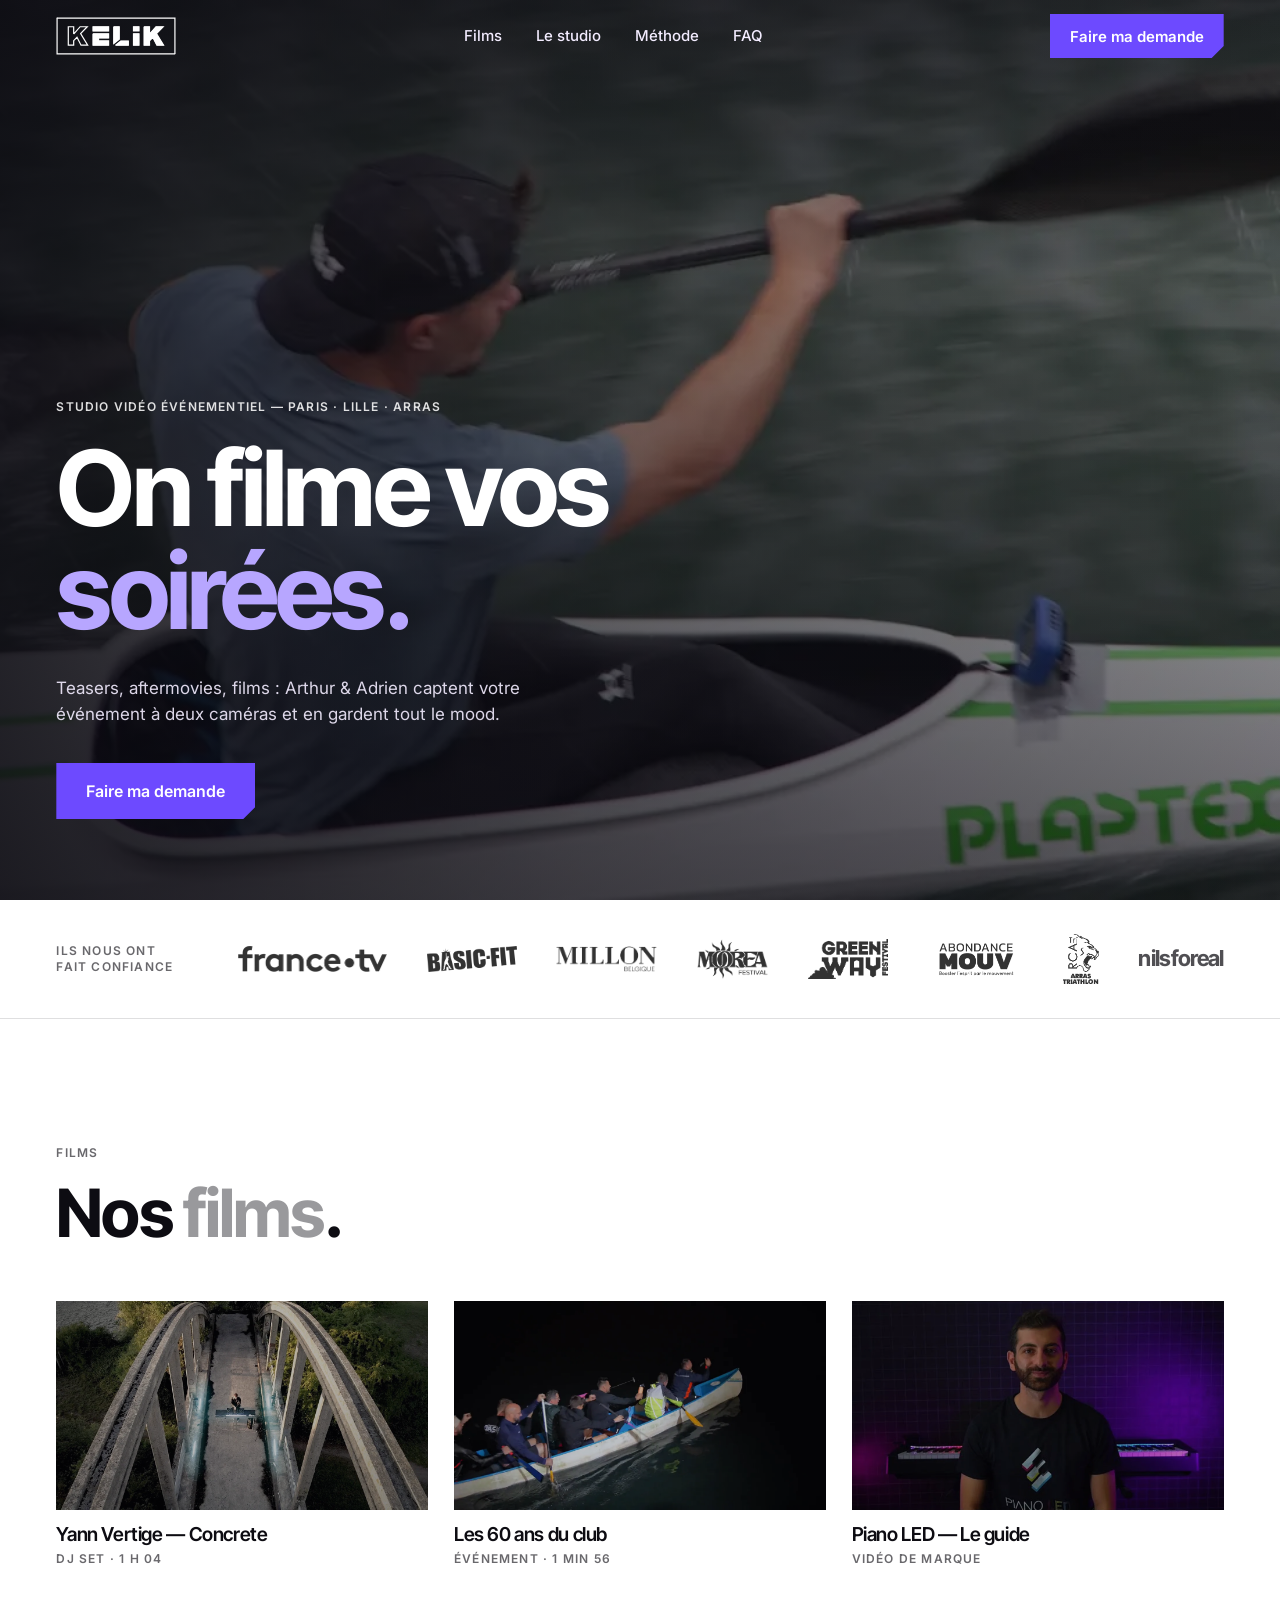
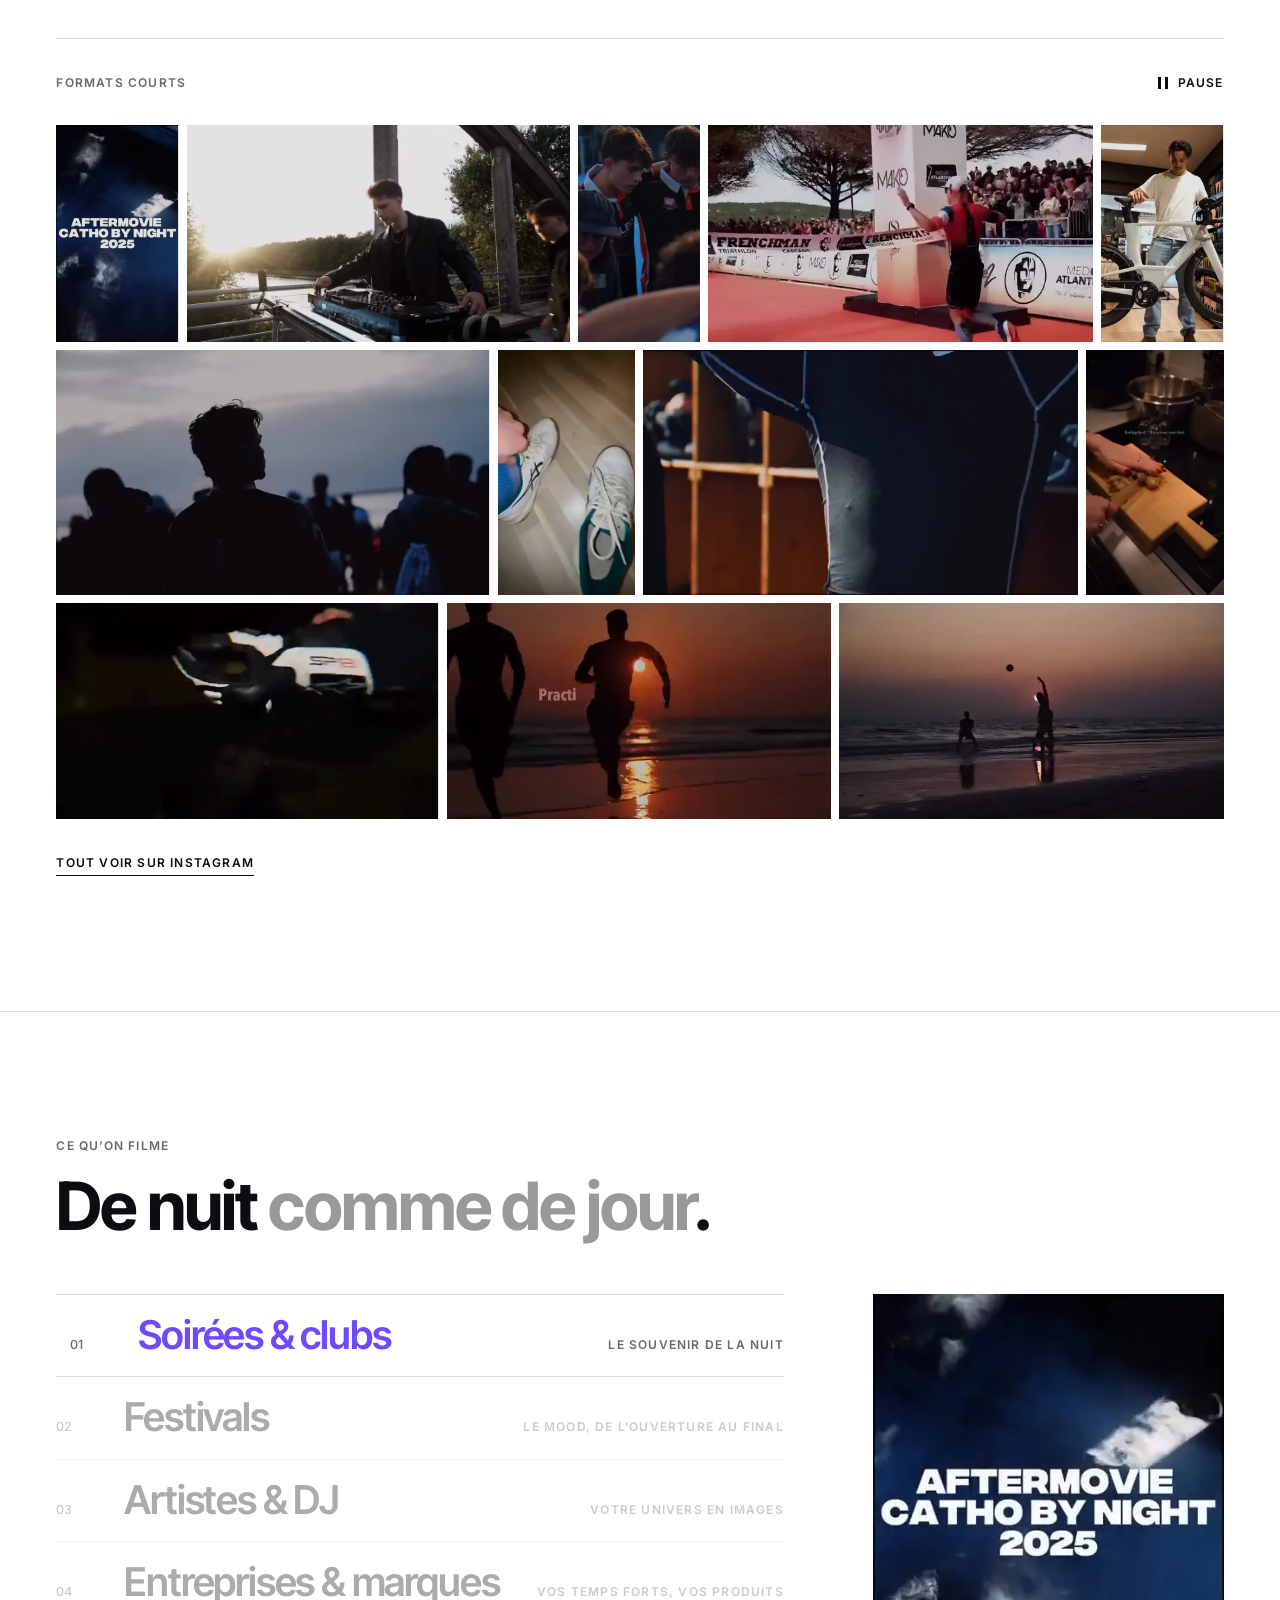
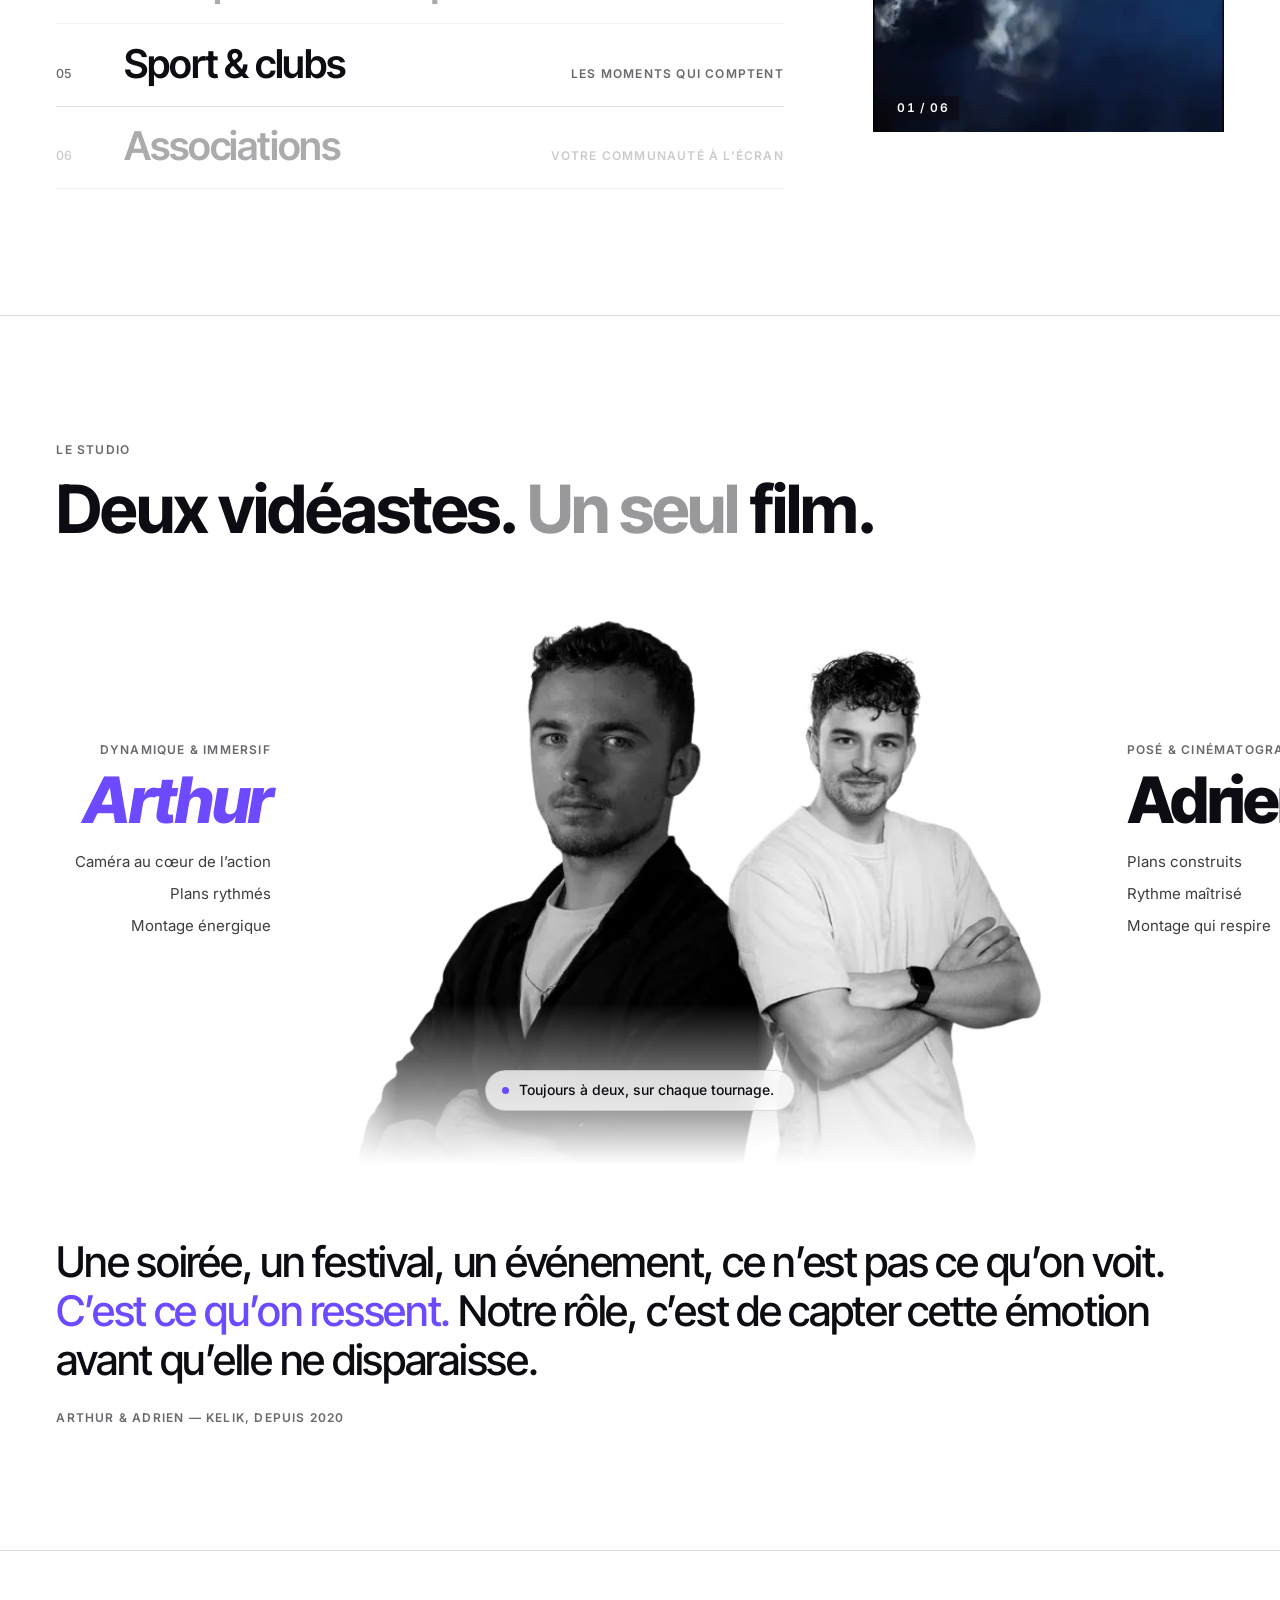
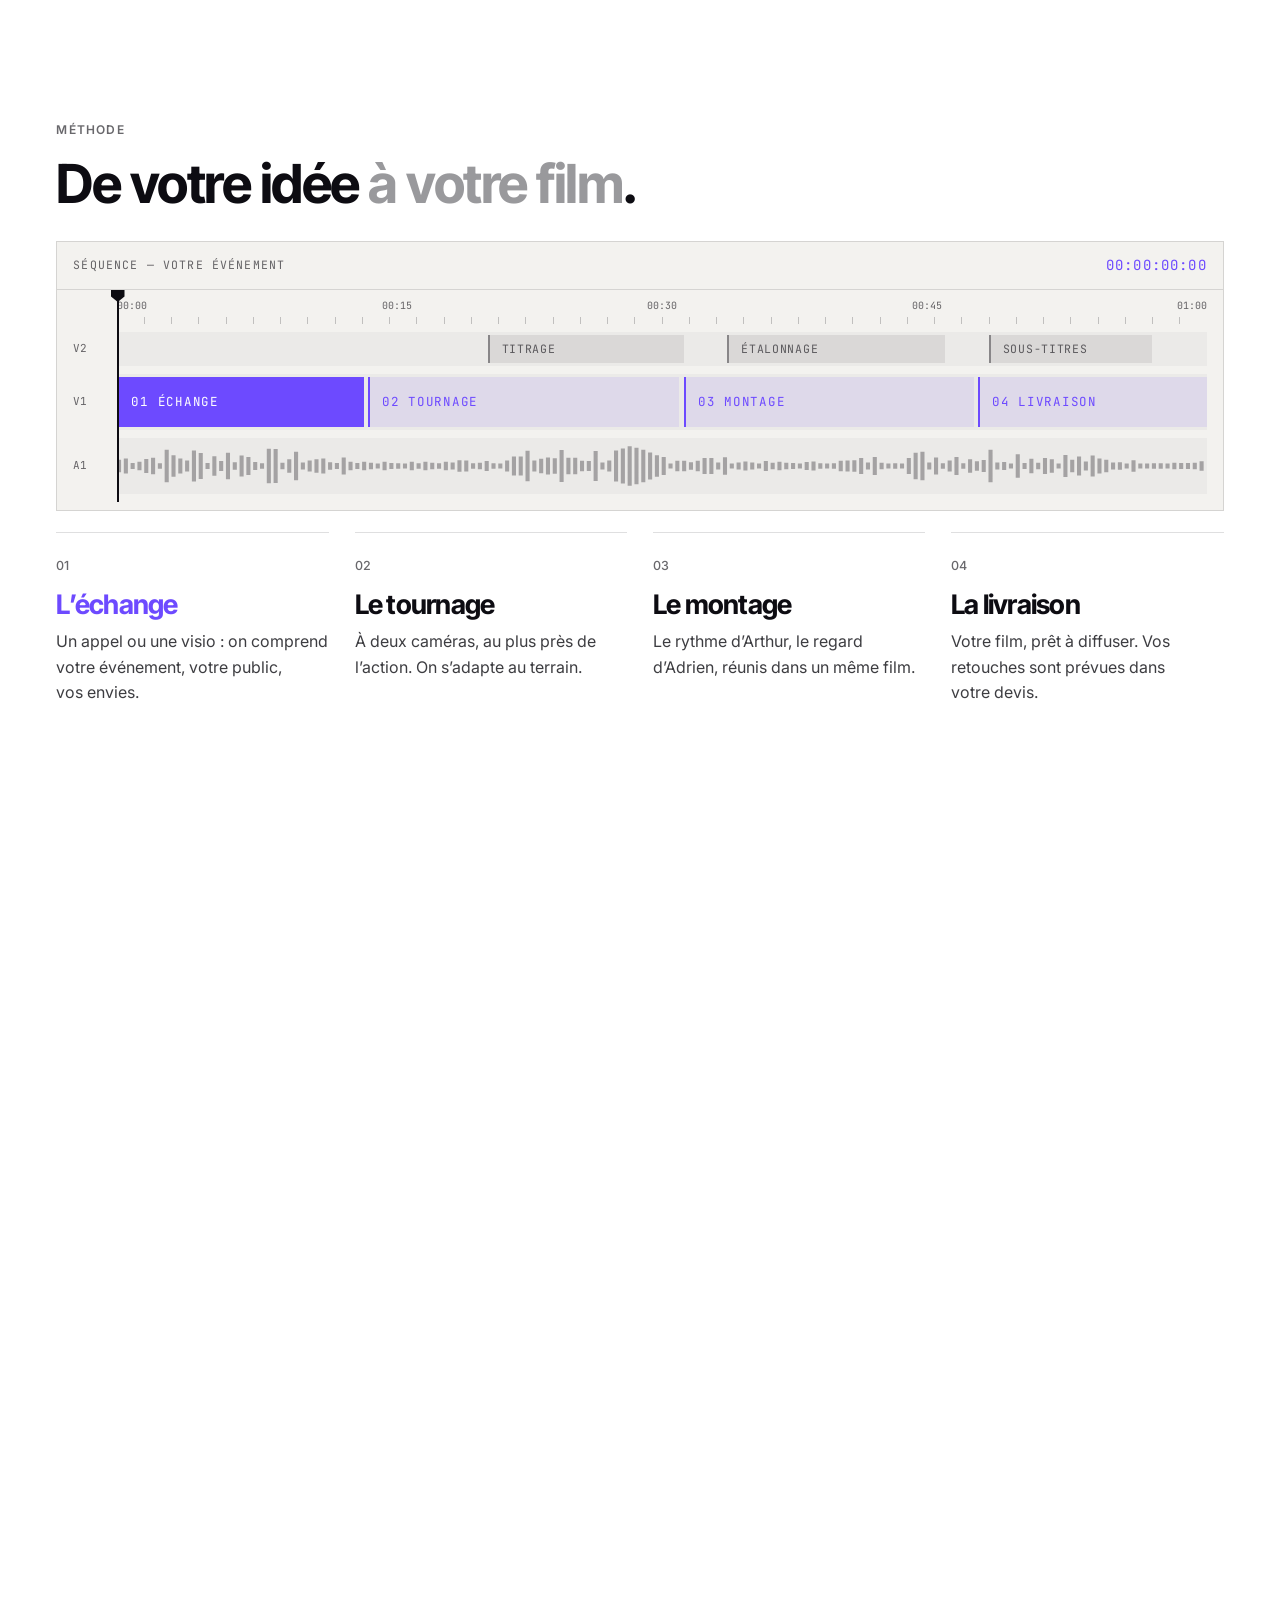
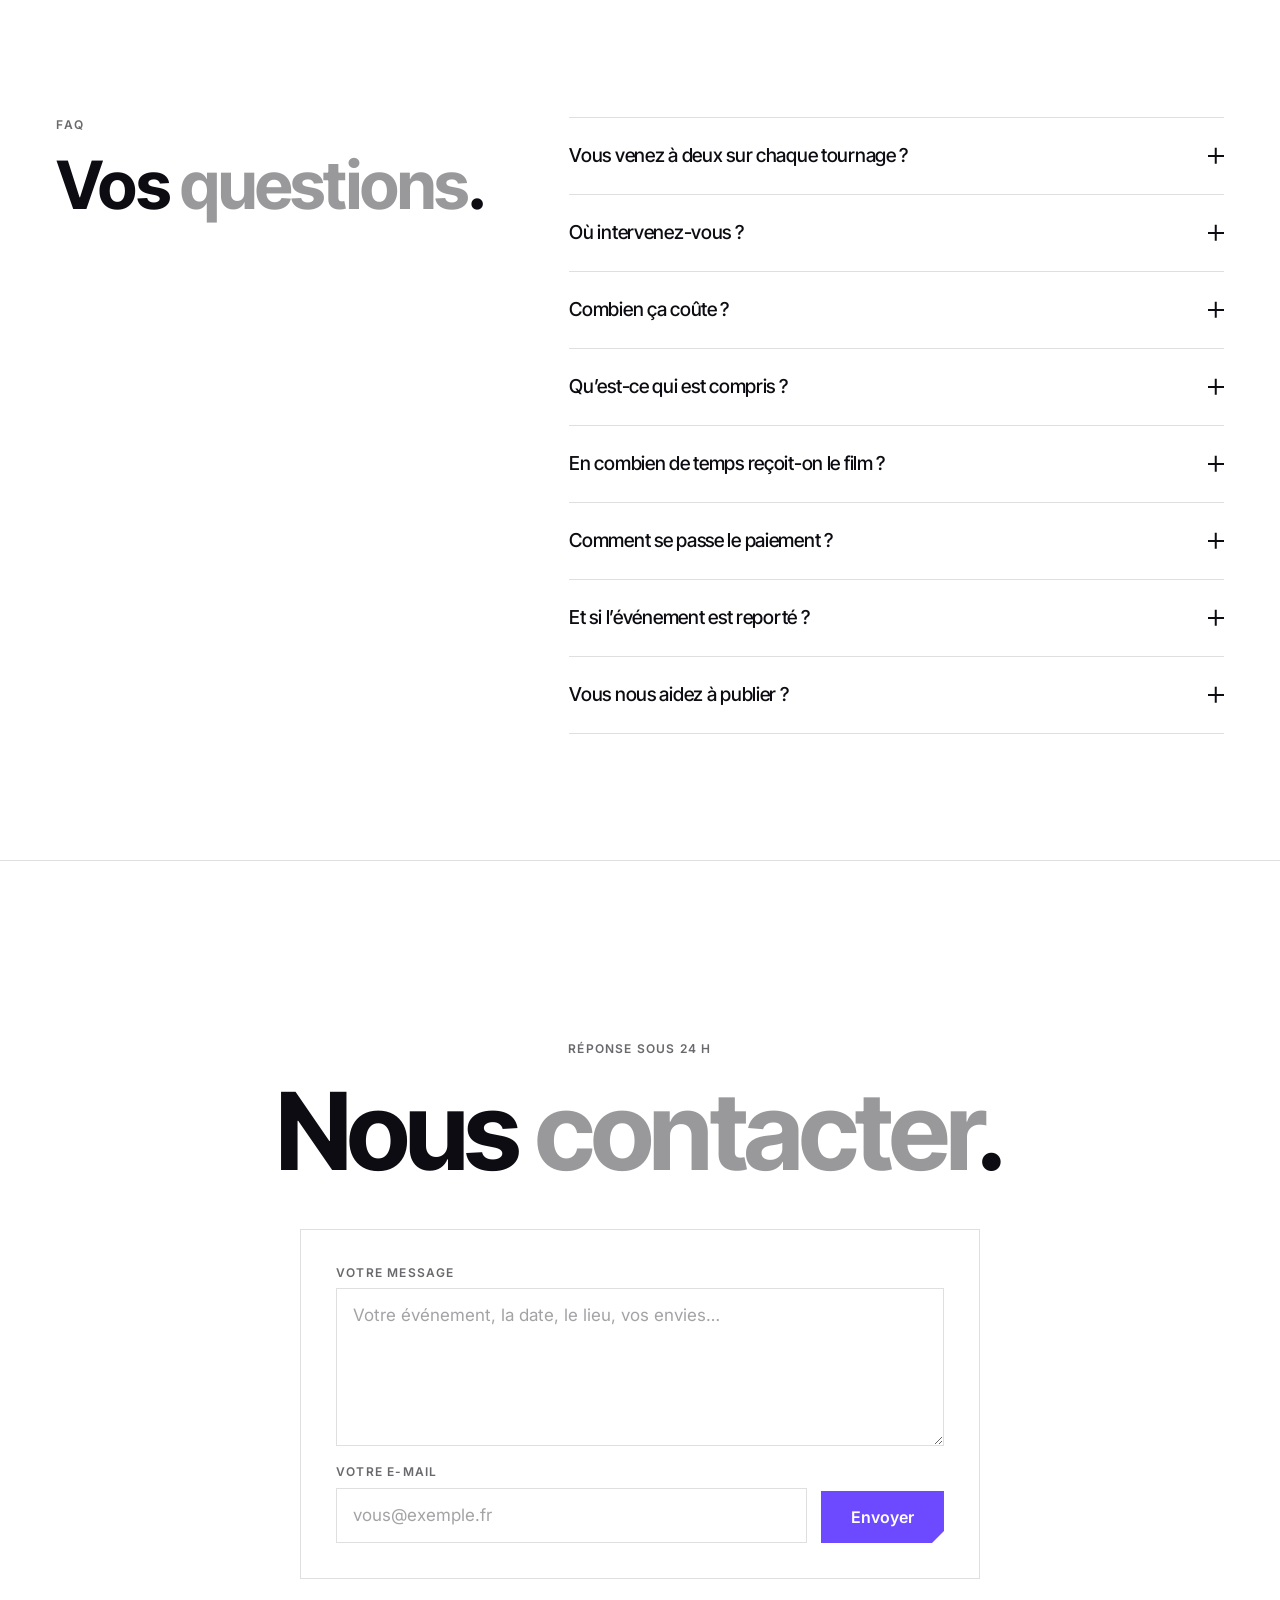
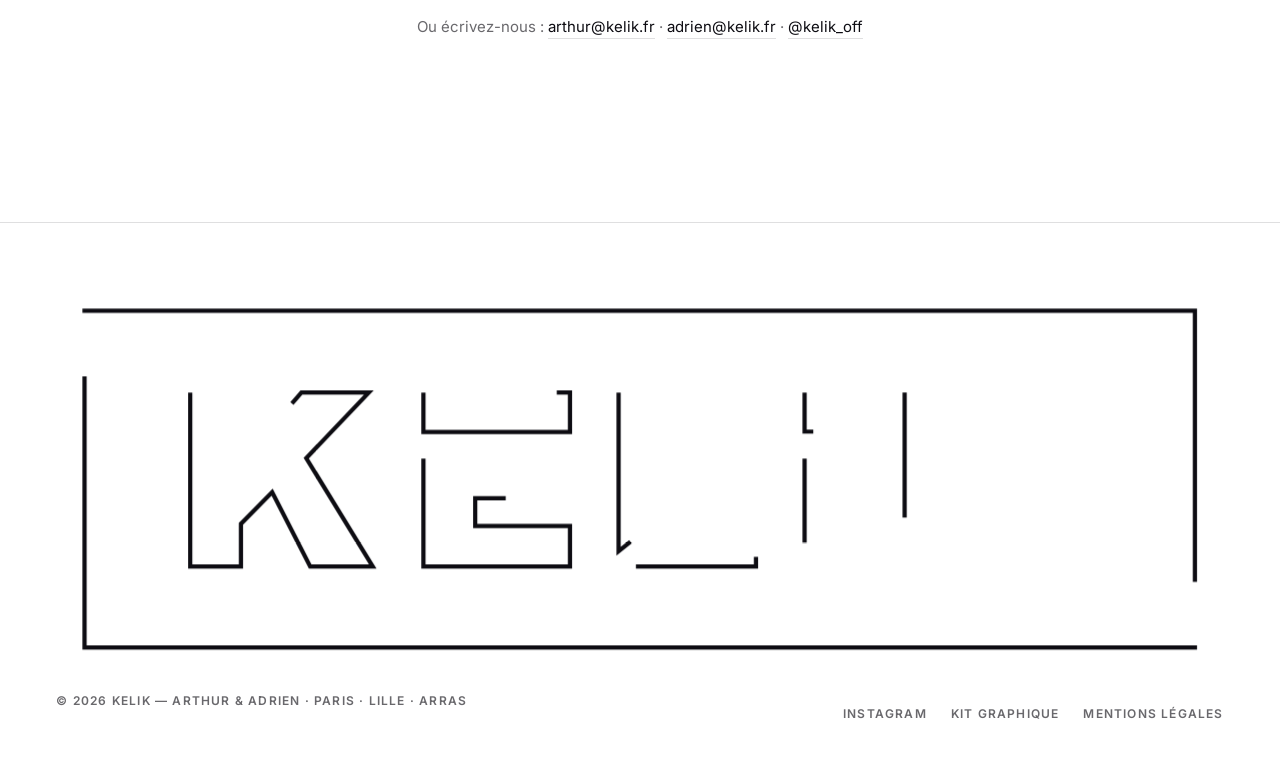
==== commit 1b5a8715: "Contact : message reçu comme un e-mail simple, adresse masquée dans le code - Formulaire « Nous cont" ====
--- a/index.html
+++ b/index.html
@@ -623,6 +623,6 @@
   </div>
 </div>
 
-<script src="site.js?v=17" defer></script>
+<script src="site.js?v=18" defer></script>
 </body>
 </html>
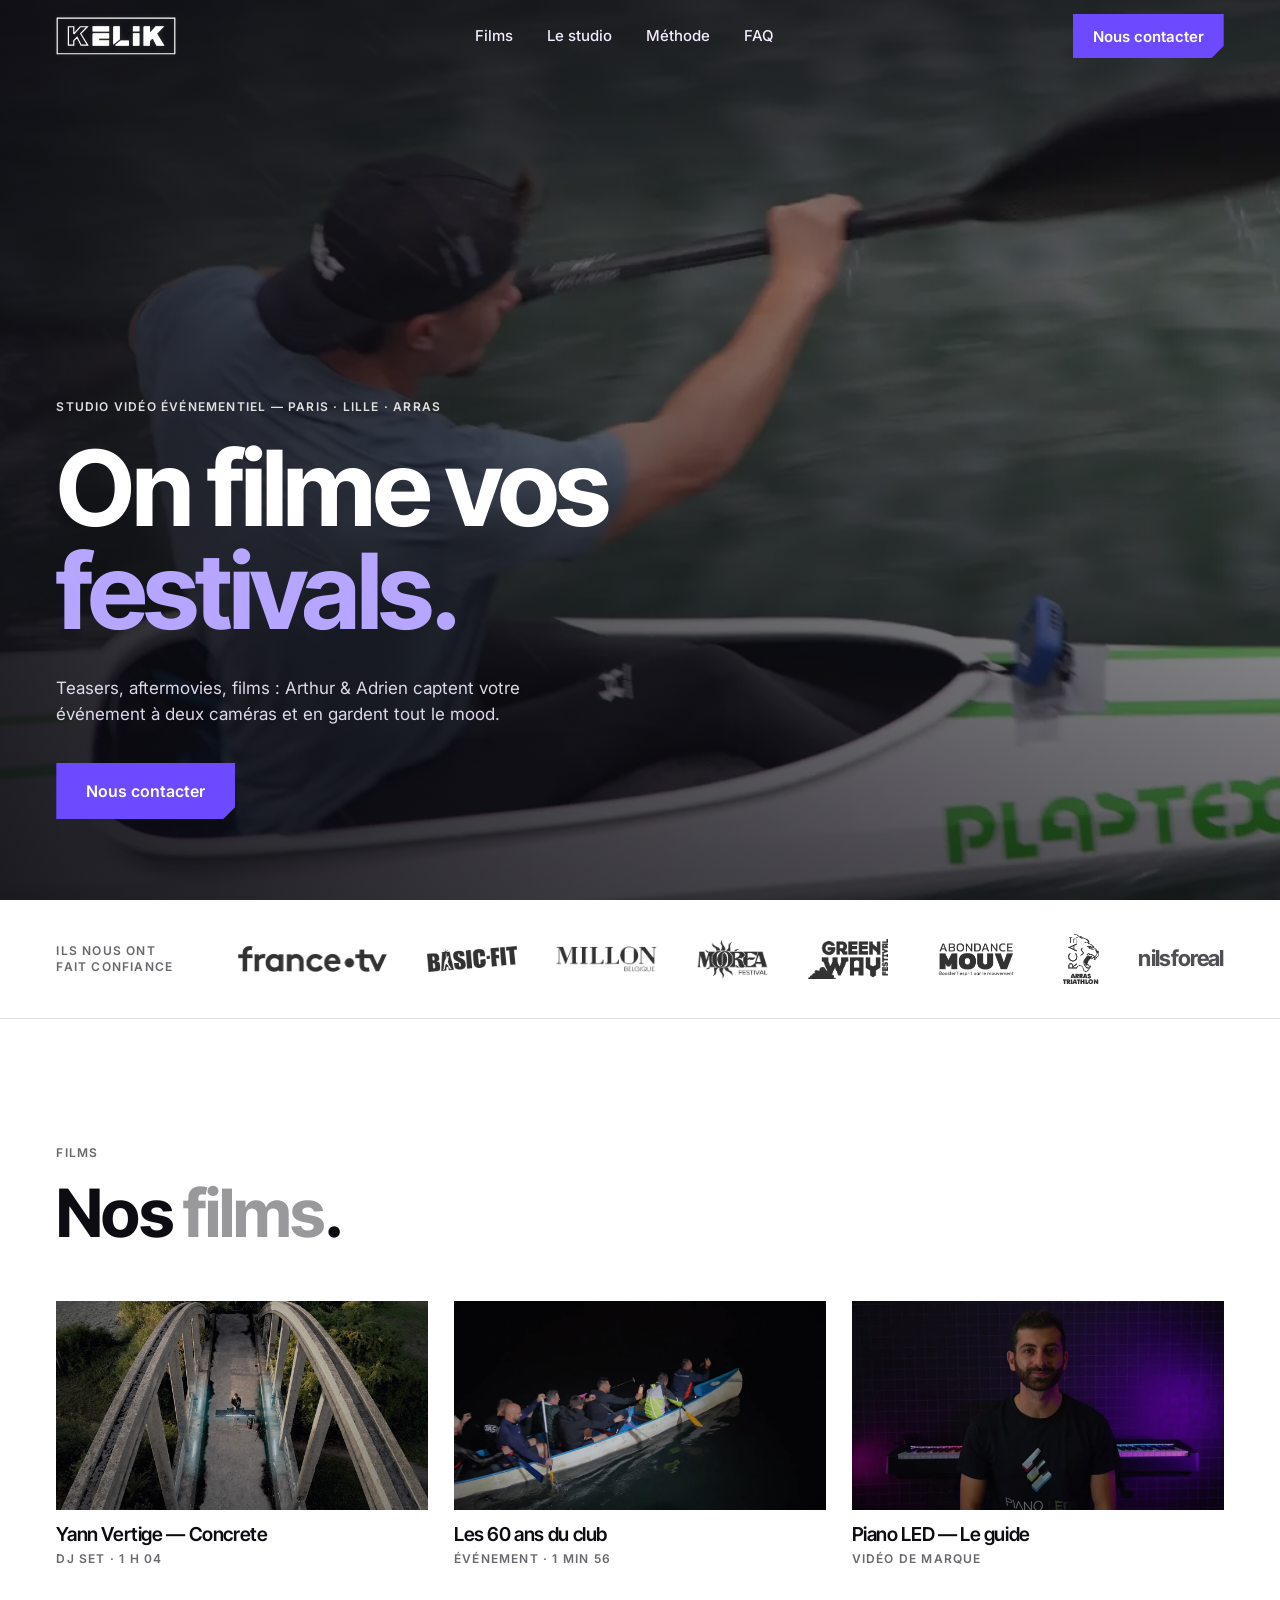
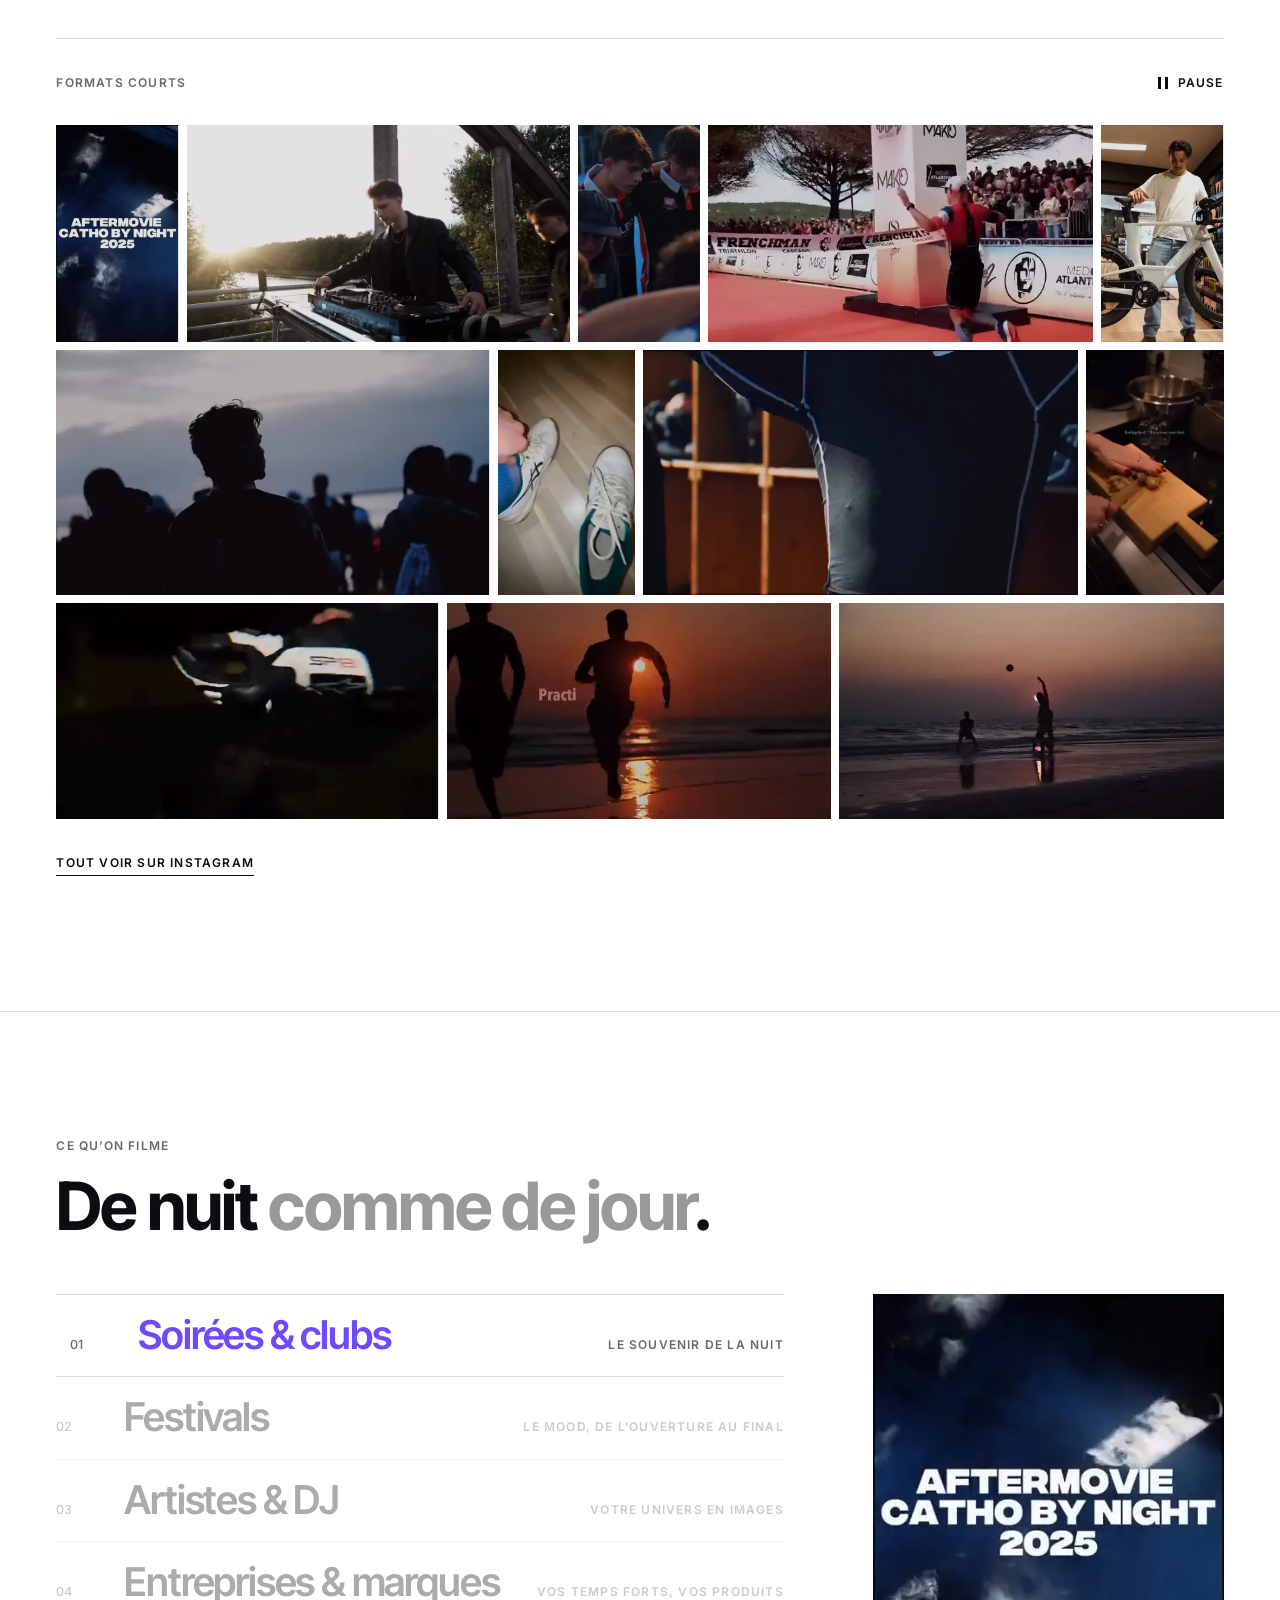
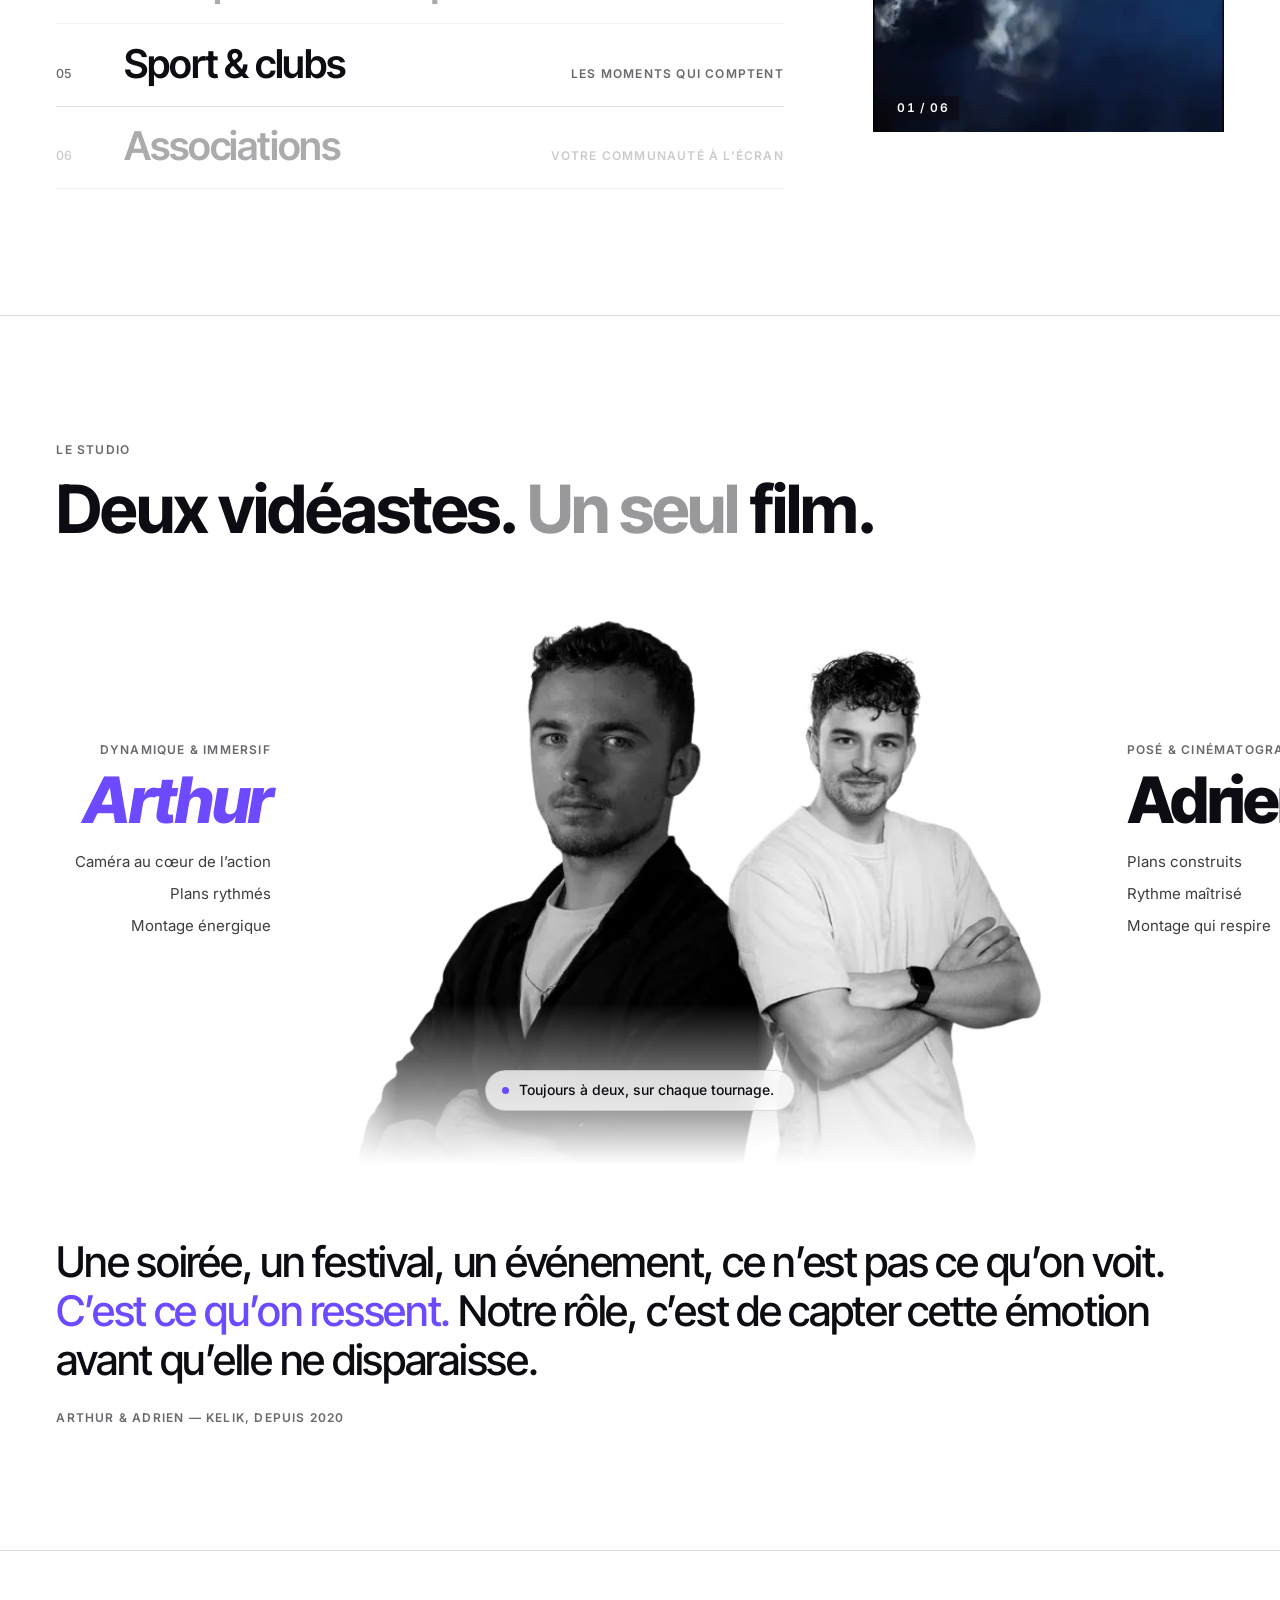
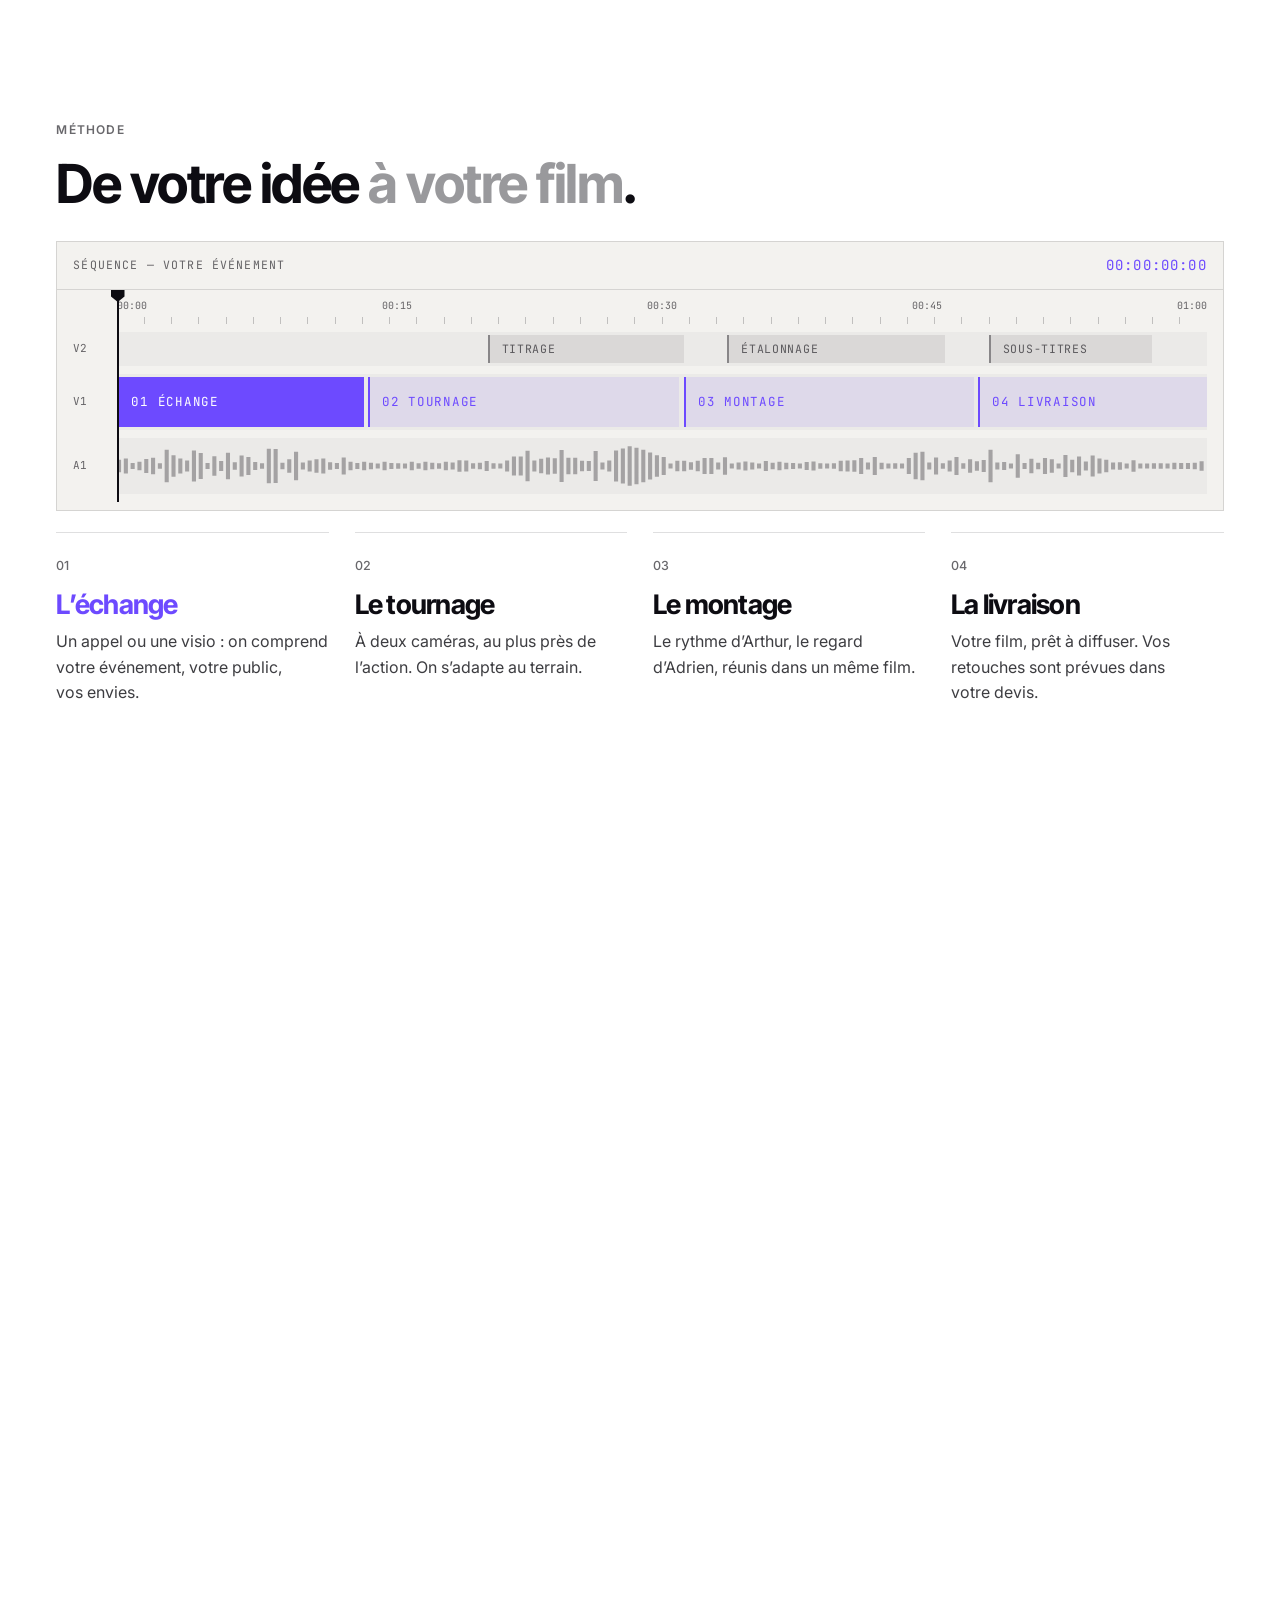
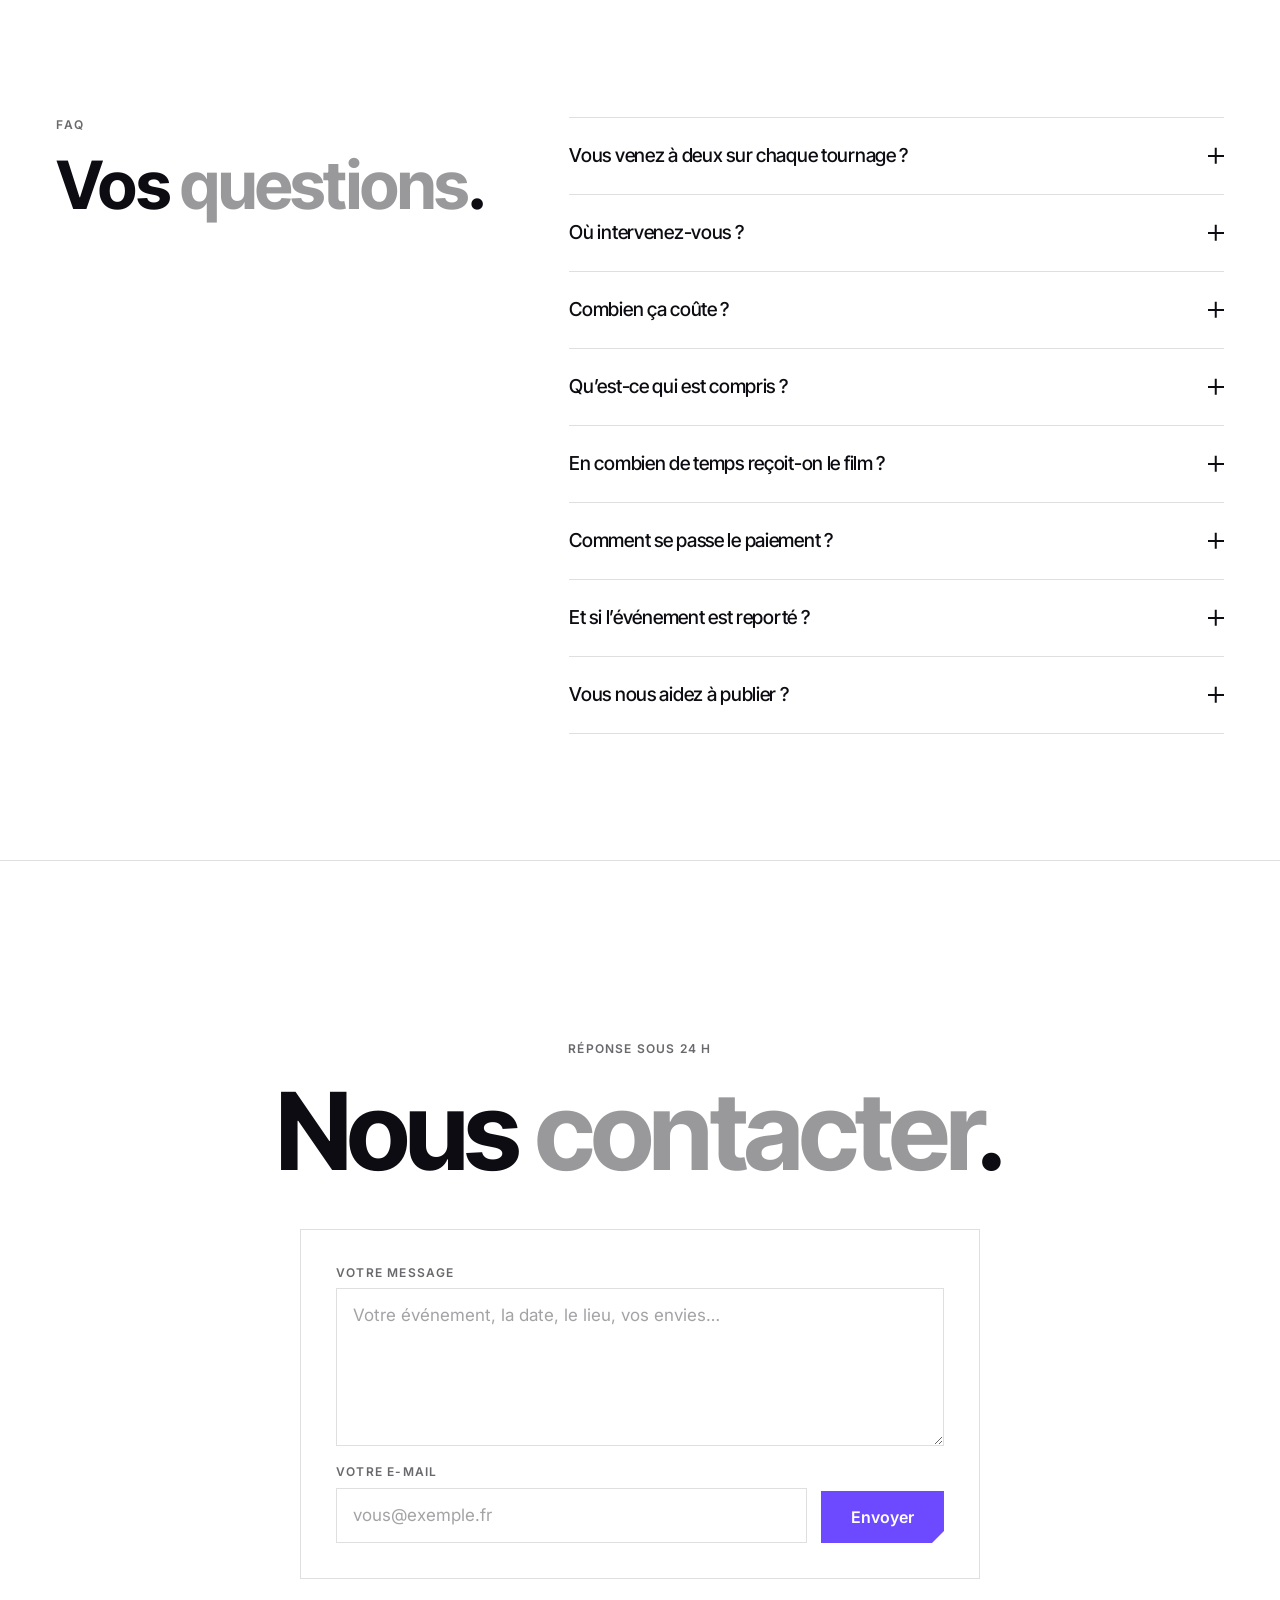
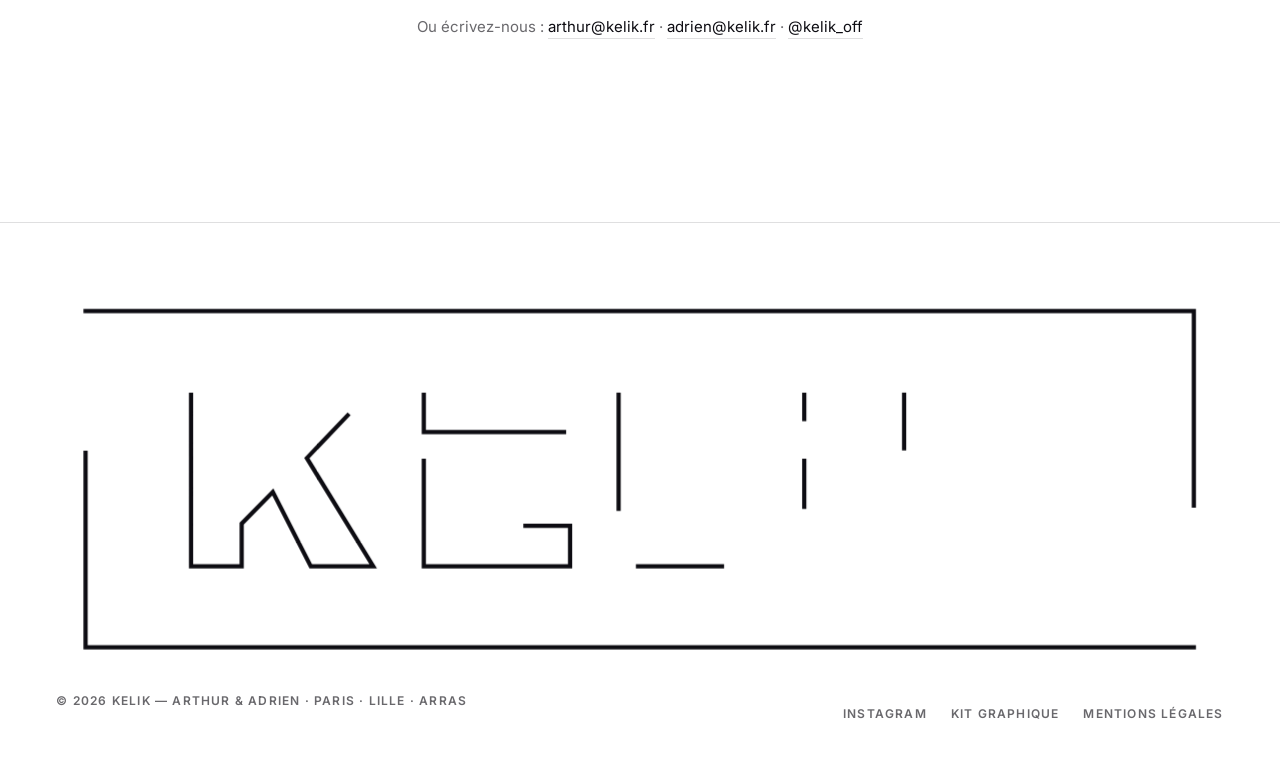
==== commit a60d97bf: "Contact : suppression du questionnaire en 6 étapes Tous les boutons (en-tête, haut de page, mobile, " ====
--- a/index.html
+++ b/index.html
@@ -83,7 +83,7 @@
     <a href="#methode">Méthode</a>
     <a href="#faq">FAQ</a>
   </nav>
-  <button class="btn btn-sm hd-cta" type="button" data-open-devis>Faire ma demande</button>
+  <a class="btn btn-sm hd-cta" href="#demande" data-contact>Nous contacter</a>
   <button class="hd-burger" id="burger" type="button" aria-label="Ouvrir le menu" aria-expanded="false" aria-controls="hd-nav"><span></span><span></span></button>
 </header>
 
@@ -105,7 +105,7 @@
     </h1>
     <p class="hero-lead rise" style="--d:.3s">Teasers, aftermovies, films : Arthur &amp; Adrien captent votre événement à deux caméras et en gardent tout le mood.</p>
     <div class="actions rise" style="--d:.42s">
-      <button class="btn" type="button" data-open-devis>Faire ma demande</button>
+      <a class="btn" href="#demande" data-contact>Nous contacter</a>
     </div>
   </div>
 
@@ -314,7 +314,7 @@
     <div class="faq-list">
       <details class="qa rv"><summary><span>Vous venez à deux sur chaque tournage ?</span><i aria-hidden="true"></i></summary><p>Oui, toujours. Arthur et Adrien filment ensemble : l’un au cœur de l’action, l’autre sur des plans plus construits. Au montage, les deux regards se complètent dans un même film.</p></details>
       <details class="qa rv"><summary><span>Où intervenez-vous ?</span><i aria-hidden="true"></i></summary><p>On est basés entre Paris, Lille et Arras. Votre événement est ailleurs ? Indiquez-le dans votre demande, on regarde ensemble.</p></details>
-      <details class="qa rv"><summary><span>Combien ça coûte ?</span><i aria-hidden="true"></i></summary><p>Chaque projet est différent. Décrivez votre événement en trois minutes : on vous envoie un devis gratuit et détaillé sous 24 h, sans engagement.</p></details>
+      <details class="qa rv"><summary><span>Combien ça coûte ?</span><i aria-hidden="true"></i></summary><p>Chaque projet est différent. Écrivez-nous quelques mots sur votre événement : on vous envoie un devis gratuit et détaillé sous 24 h, sans engagement.</p></details>
       <details class="qa rv"><summary><span>Qu’est-ce qui est compris ?</span><i aria-hidden="true"></i></summary><p>Le matériel professionnel 4K (caméras, optiques, éclairage, micros), le montage, l’étalonnage, le mixage, les exports adaptés à vos supports, l’assurance responsabilité civile professionnelle et l’archivage de vos fichiers pendant 6 mois.</p></details>
       <details class="qa rv"><summary><span>En combien de temps reçoit-on le film ?</span><i aria-hidden="true"></i></summary><p>Entre 10 jours ouvrés et 3 semaines, selon la durée du film et le nombre de formats. Le délai exact est écrit sur votre devis. Besoin du film plus vite ? Précisez-le dans votre demande.</p></details>
       <details class="qa rv"><summary><span>Comment se passe le paiement ?</span><i aria-hidden="true"></i></summary><p>Un acompte de 50 % à la signature du devis réserve votre date de tournage. Le solde est réglé à la livraison.</p></details>
@@ -380,7 +380,7 @@
   </div>
 </footer>
 
-<button class="m-cta" id="m-cta" type="button" data-open-devis>Faire ma demande</button>
+<a class="m-cta" id="m-cta" href="#demande" data-contact>Nous contacter</a>
 
 <!-- ============ LECTEUR ============ -->
 <div class="lb" id="lb" role="dialog" aria-modal="true" aria-labelledby="lb-title" hidden>
@@ -392,7 +392,7 @@
       <p class="lb-meta" id="lb-meta"></p>
       <p class="lb-note" id="lb-note"></p>
       <a class="link" id="lb-link" href="https://www.instagram.com/kelik_off/" target="_blank" rel="noopener">Voir sur Instagram</a>
-      <button class="btn btn-sm" type="button" data-open-devis data-lb-close>Un projet similaire ?</button>
+      <a class="btn btn-sm" href="#demande" data-contact data-lb-close>Un projet similaire ?</a>
     </div>
   </div>
   <button class="x lb-close" type="button" data-lb-close aria-label="Fermer"></button>
@@ -400,229 +400,6 @@
   <button class="arrow lb-next" type="button" aria-label="Film suivant"></button>
 </div>
 
-<!-- ============ QUESTIONNAIRE « FAIRE MA DEMANDE » ============ -->
-<div class="dv" id="dv" role="dialog" aria-modal="true" aria-labelledby="dv-title" hidden>
-  <div class="dv-top">
-    <span class="dv-brand" data-klogo data-outline="k1"></span>
-    <p class="label" id="dv-step-label">Étape 1 sur 6</p>
-    <button class="x" type="button" id="dv-close" aria-label="Fermer la demande"></button>
-  </div>
-  <div class="dv-progress" aria-hidden="true"><span id="dv-bar"></span></div>
-
-  <form class="dv-form" id="dv-form" novalidate>
-    <input type="text" name="_honey" class="dv-honey" tabindex="-1" autocomplete="off" aria-hidden="true">
-
-    <!-- 1. L’événement -->
-    <section class="dv-step" data-step="1">
-      <h2 id="dv-title">Quel événement <span class="outline">filme-t-on</span> ?</h2>
-      <fieldset><legend>Type d’événement <em aria-hidden="true">*</em></legend>
-        <div class="opts">
-          <label><input type="radio" name="type" value="Soirée / club"><span>Soirée / club</span></label>
-          <label><input type="radio" name="type" value="Festival / concert"><span>Festival / concert</span></label>
-          <label><input type="radio" name="type" value="Séminaire / convention"><span>Séminaire / convention</span></label>
-          <label><input type="radio" name="type" value="Lancement / inauguration"><span>Lancement / inauguration</span></label>
-          <label><input type="radio" name="type" value="Événement sportif"><span>Événement sportif</span></label>
-          <label><input type="radio" name="type" value="Gala / cérémonie"><span>Gala / cérémonie</span></label>
-          <label><input type="radio" name="type" value="Salon / portes ouvertes"><span>Salon / portes ouvertes</span></label>
-          <label><input type="radio" name="type" value="Autre"><span>Autre</span></label>
-        </div>
-      </fieldset>
-      <div class="dv-fields">
-        <label class="fld"><span>Nom de l’événement</span><input type="text" name="evenement" placeholder="Ex. Les 10 ans du club"></label>
-        <label class="fld"><span>Date</span><input type="date" name="date"></label>
-        <label class="fld"><span>Ville <em aria-hidden="true">*</em></span><input type="text" name="ville" placeholder="Paris, Lille, Arras…" autocomplete="address-level2" required></label>
-        <label class="fld"><span>Lieu</span><input type="text" name="lieu" placeholder="Salle, stade, entreprise…"></label>
-      </div>
-      <fieldset><legend>Nombre de personnes attendues</legend>
-        <div class="opts">
-          <label><input type="radio" name="public" value="moins de 50"><span>Moins de 50</span></label>
-          <label><input type="radio" name="public" value="50 à 200"><span>50 à 200</span></label>
-          <label><input type="radio" name="public" value="200 à 500"><span>200 à 500</span></label>
-          <label><input type="radio" name="public" value="500 à 1 000"><span>500 à 1 000</span></label>
-          <label><input type="radio" name="public" value="plus de 1 000"><span>Plus de 1 000</span></label>
-        </div>
-      </fieldset>
-      <fieldset><legend>Ça se passe</legend>
-        <div class="opts">
-          <label><input type="radio" name="cadre" value="en intérieur"><span>En intérieur</span></label>
-          <label><input type="radio" name="cadre" value="en extérieur"><span>En extérieur</span></label>
-          <label><input type="radio" name="cadre" value="en intérieur et en extérieur"><span>Les deux</span></label>
-        </div>
-      </fieldset>
-      <p class="dv-err" role="alert"></p>
-    </section>
-
-    <!-- 2. Le tournage -->
-    <section class="dv-step" data-step="2" hidden>
-      <h2>Combien de temps <span class="outline">sur place</span> ?</h2>
-      <div class="steppers">
-        <div class="stepper"><span>Nombre de jours à filmer</span><div><button type="button" data-dec="jours" aria-label="Retirer un jour">−</button><output id="o-jours">1</output><button type="button" data-inc="jours" aria-label="Ajouter un jour">+</button></div><input type="hidden" name="jours" value="1" data-default="1"></div>
-      </div>
-      <fieldset><legend>Notre présence, chaque jour <em aria-hidden="true">*</em></legend>
-        <div class="opts">
-          <label><input type="radio" name="presence" value="demi"><span>Une demi-journée · jusqu’à 4 h</span></label>
-          <label><input type="radio" name="presence" value="jour"><span>Une journée · jusqu’à 8 h</span></label>
-          <label><input type="radio" name="presence" value="long"><span>Journée et soirée · plus de 8 h</span></label>
-        </div>
-      </fieldset>
-      <div class="dv-fields">
-        <label class="fld"><span>Heure de début</span><input type="time" name="debut"></label>
-        <label class="fld"><span>Heure de fin</span><input type="time" name="fin"></label>
-      </div>
-      <fieldset><legend>Nombre de lieux de tournage</legend>
-        <div class="opts">
-          <label><input type="radio" name="lieux" value="1 lieu" checked><span>Un seul</span></label>
-          <label><input type="radio" name="lieux" value="2 lieux"><span>Deux</span></label>
-          <label><input type="radio" name="lieux" value="3 lieux ou plus"><span>Trois ou plus</span></label>
-        </div>
-      </fieldset>
-      <p class="dv-err" role="alert"></p>
-    </section>
-
-    <!-- 3. Ce qu'on capte -->
-    <section class="dv-step" data-step="3" hidden>
-      <h2>Que faut-il <span class="outline">capter</span> ?</h2>
-      <p class="dv-hint">On filme toujours les meilleurs moments et l’ambiance. Dites-nous s’il faut aller plus loin.</p>
-      <fieldset><legend>Des moments à filmer en entier ? <small>Plusieurs choix possibles</small></legend>
-        <div class="opts">
-          <label><input type="checkbox" name="int_discours"><span>Discours, prises de parole</span></label>
-          <label><input type="checkbox" name="int_scene"><span>Concert, spectacle, show</span></label>
-          <label><input type="checkbox" name="int_conf"><span>Conférence, table ronde</span></label>
-          <label><input type="checkbox" name="int_match"><span>Match, compétition</span></label>
-        </div>
-      </fieldset>
-      <fieldset><legend>Des interviews ?</legend>
-        <div class="opts">
-          <label><input type="radio" name="interviews" value="non" checked><span>Non</span></label>
-          <label><input type="radio" name="interviews" value="chaud"><span>Quelques réactions à chaud</span></label>
-          <label><input type="radio" name="interviews" value="posees"><span>Des interviews posées</span></label>
-        </div>
-      </fieldset>
-      <fieldset><legend>Des images au drone ?</legend>
-        <div class="opts">
-          <label><input type="radio" name="drone" value="non" checked><span>Non</span></label>
-          <label><input type="radio" name="drone" value="oui"><span>Oui</span></label>
-          <label><input type="radio" name="drone" value="avoir"><span>À voir selon le lieu</span></label>
-        </div>
-      </fieldset>
-    </section>
-
-    <!-- 4. Les films -->
-    <section class="dv-step" data-step="4" hidden>
-      <h2>Quels films <span class="outline">recevez-vous</span> ?</h2>
-      <fieldset><legend>Le film principal <em aria-hidden="true">*</em></legend>
-        <div class="opts">
-          <label><input type="radio" name="film" value="teaser"><span>Un teaser · moins d’1 min</span></label>
-          <label><input type="radio" name="film" value="court"><span>Un aftermovie · 1 à 2 min</span></label>
-          <label><input type="radio" name="film" value="complet"><span>Un film complet · 3 à 5 min</span></label>
-          <label><input type="radio" name="film" value="long"><span>Un film long · 5 à 8 min</span></label>
-          <label><input type="radio" name="film" value="conseil"><span>Je ne sais pas, conseillez-moi</span></label>
-        </div>
-      </fieldset>
-      <div class="steppers">
-        <div class="stepper"><span>Vidéos verticales pour vos réseaux <small>Reels, TikTok, Shorts</small></span><div><button type="button" data-dec="verticaux" aria-label="Retirer une vidéo verticale">−</button><output id="o-verticaux">0</output><button type="button" data-inc="verticaux" aria-label="Ajouter une vidéo verticale">+</button></div><input type="hidden" name="verticaux" value="0" data-default="0"></div>
-      </div>
-      <fieldset><legend>Où sera diffusé le film ? <small>Plusieurs choix possibles</small></legend>
-        <div class="opts">
-          <label><input type="checkbox" name="dif_reseaux"><span>Réseaux sociaux</span></label>
-          <label><input type="checkbox" name="dif_site"><span>Site web</span></label>
-          <label><input type="checkbox" name="dif_interne"><span>En interne</span></label>
-          <label><input type="checkbox" name="dif_ecran"><span>Sur écran, lors d’un événement</span></label>
-          <label><input type="checkbox" name="dif_pub"><span>Publicité payante ou télévision</span></label>
-        </div>
-      </fieldset>
-      <fieldset><legend>Quand vous faut-il le film ?</legend>
-        <div class="opts">
-          <label><input type="radio" name="delai" value="3 semaines ou plus"><span>Sous 3 semaines ou plus</span></label>
-          <label><input type="radio" name="delai" value="10 jours"><span>Sous 10 jours</span></label>
-          <label><input type="radio" name="delai" value="72 h"><span>Sous 72 h</span></label>
-          <label><input type="radio" name="delai" value="le lendemain"><span>Dès le lendemain</span></label>
-        </div>
-      </fieldset>
-      <p class="dv-err" role="alert"></p>
-    </section>
-
-    <!-- 5. Les finitions -->
-    <section class="dv-step" data-step="5" hidden>
-      <h2>Les <span class="outline">finitions</span>.</h2>
-      <fieldset><legend>Sous-titres</legend>
-        <div class="opts">
-          <label><input type="radio" name="soustitres" value="aucun" checked><span>Aucun</span></label>
-          <label><input type="radio" name="soustitres" value="fr"><span>En français</span></label>
-          <label><input type="radio" name="soustitres" value="fr-en"><span>En français et en anglais</span></label>
-        </div>
-      </fieldset>
-      <fieldset><legend>Habillage du film</legend>
-        <div class="opts">
-          <label><input type="radio" name="habillage" value="simple" checked><span>Simple · un titre et votre logo</span></label>
-          <label><input type="radio" name="habillage" value="anime"><span>Animé à vos couleurs · logo, titres, bandeaux</span></label>
-        </div>
-      </fieldset>
-      <fieldset><legend>Musique</legend>
-        <div class="opts">
-          <label><input type="radio" name="musique" value="kelik" checked><span>Choisie par Kelik, libre de droits</span></label>
-          <label><input type="radio" name="musique" value="titre"><span>Un titre précis que vous avez en tête</span></label>
-        </div>
-      </fieldset>
-      <fieldset><legend>En plus <small>Rien n’est obligatoire</small></legend>
-        <div class="checks">
-          <label><input type="checkbox" name="voixoff"><span><b>Voix off professionnelle</b><small>Enregistrée par un comédien</small></span></label>
-          <label><input type="checkbox" name="rushs"><span><b>Toutes les images brutes</b><small>Livrées sur votre disque</small></span></label>
-          <label><input type="checkbox" name="suivi"><span><b>Plan de publication</b><small>Quoi poster, quand, avec quelle légende</small></span></label>
-        </div>
-      </fieldset>
-    </section>
-
-    <!-- 6. Coordonnées -->
-    <section class="dv-step" data-step="6" hidden>
-      <h2>Où vous <span class="outline">répondre</span> ?</h2>
-      <div class="dv-fields">
-        <label class="fld"><span>Prénom et nom <em aria-hidden="true">*</em></span><input type="text" name="nom" autocomplete="name" required></label>
-        <label class="fld"><span>Structure</span><input type="text" name="structure" autocomplete="organization" placeholder="Entreprise, association, lieu…"></label>
-        <label class="fld"><span>E-mail <em aria-hidden="true">*</em></span><input type="email" name="email" autocomplete="email" inputmode="email" required></label>
-        <label class="fld"><span>Téléphone</span><input type="tel" name="tel" autocomplete="tel" inputmode="tel"></label>
-      </div>
-      <fieldset><legend>Vous préférez être recontacté</legend>
-        <div class="opts">
-          <label><input type="radio" name="recontact" value="par e-mail" checked><span>Par e-mail</span></label>
-          <label><input type="radio" name="recontact" value="par téléphone"><span>Par téléphone</span></label>
-          <label><input type="radio" name="recontact" value="par WhatsApp"><span>Par WhatsApp</span></label>
-        </div>
-      </fieldset>
-      <fieldset><legend>Comment nous avez-vous connus ?</legend>
-        <div class="opts">
-          <label><input type="radio" name="source" value="Instagram"><span>Instagram</span></label>
-          <label><input type="radio" name="source" value="Bouche-à-oreille"><span>Bouche-à-oreille</span></label>
-          <label><input type="radio" name="source" value="Google"><span>Google</span></label>
-          <label><input type="radio" name="source" value="Un de nos films"><span>Un de nos films</span></label>
-          <label><input type="radio" name="source" value="Autre"><span>Autre</span></label>
-        </div>
-      </fieldset>
-      <div class="dv-fields">
-        <label class="fld"><span>Budget envisagé</span><input type="text" name="budget" placeholder="Facultatif"></label>
-        <label class="fld wide"><span>Un mot sur votre projet</span><textarea name="message" rows="3" placeholder="L’ambiance, les moments à ne pas manquer, ce que vous voulez garder en souvenir…"></textarea></label>
-      </div>
-      <p class="dv-rgpd">Vos réponses servent uniquement à préparer votre devis et ne sont jamais revendues. <a href="mentions-legales.html#donnees" target="_blank" rel="noopener">Données &amp; RGPD</a></p>
-      <p class="dv-err" role="alert"></p>
-      <div class="dv-fallback" id="dv-fallback" hidden></div>
-    </section>
-
-    <!-- Confirmation -->
-    <section class="dv-step dv-done" data-step="7" hidden>
-      <p class="label">Demande envoyée</p>
-      <h2>Merci. On vous répond <span class="outline">sous 24 h</span>.</h2>
-      <p class="dv-hint" id="dv-done-text">Arthur et Adrien ont bien reçu votre demande. Vous recevrez un devis détaillé par e-mail.</p>
-      <ul class="dv-recap" id="dv-recap"></ul>
-      <button class="btn" type="button" id="dv-finish">Retour au site</button>
-    </section>
-  </form>
-
-  <div class="dv-nav" id="dv-nav">
-    <button class="link" type="button" id="dv-back">Retour</button>
-    <button class="btn" type="button" id="dv-next">Continuer</button>
-  </div>
-</div>
-
-<script src="site.js?v=18" defer></script>
+<script src="site.js?v=19" defer></script>
 </body>
 </html>
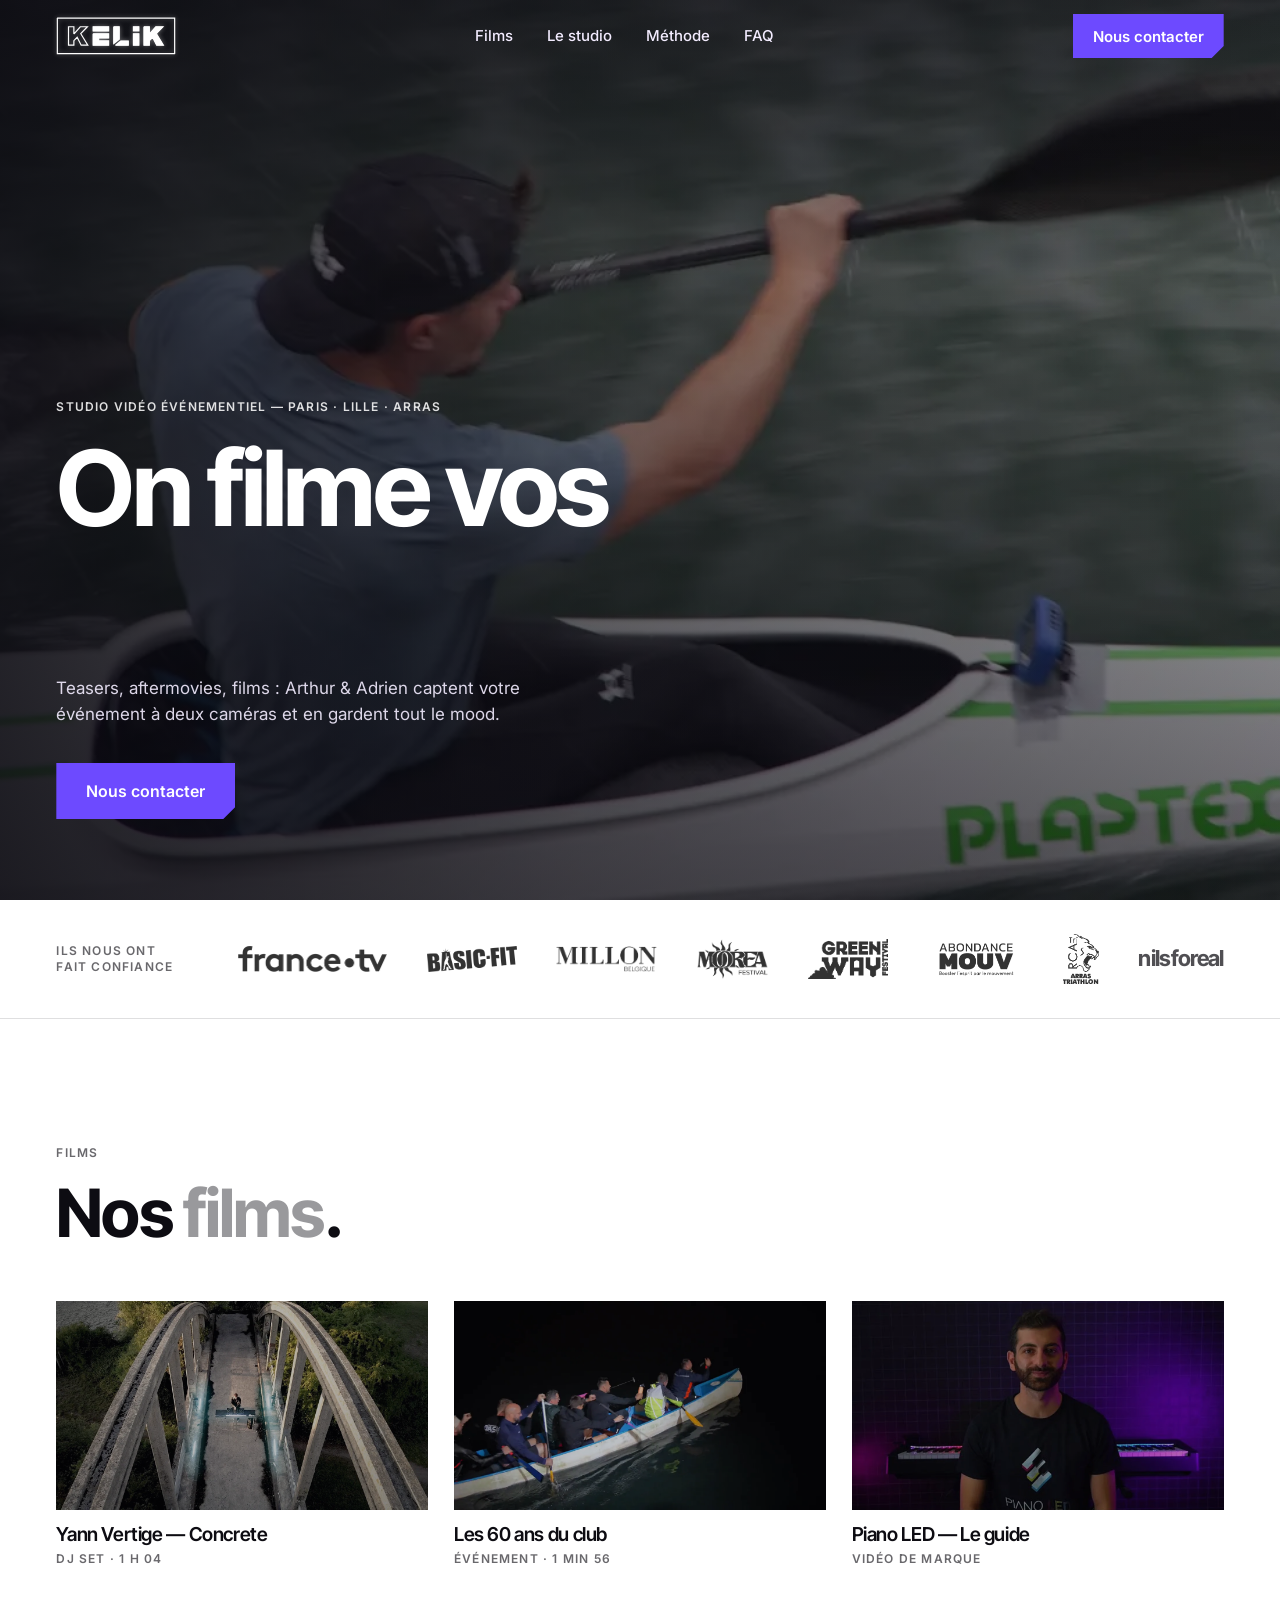
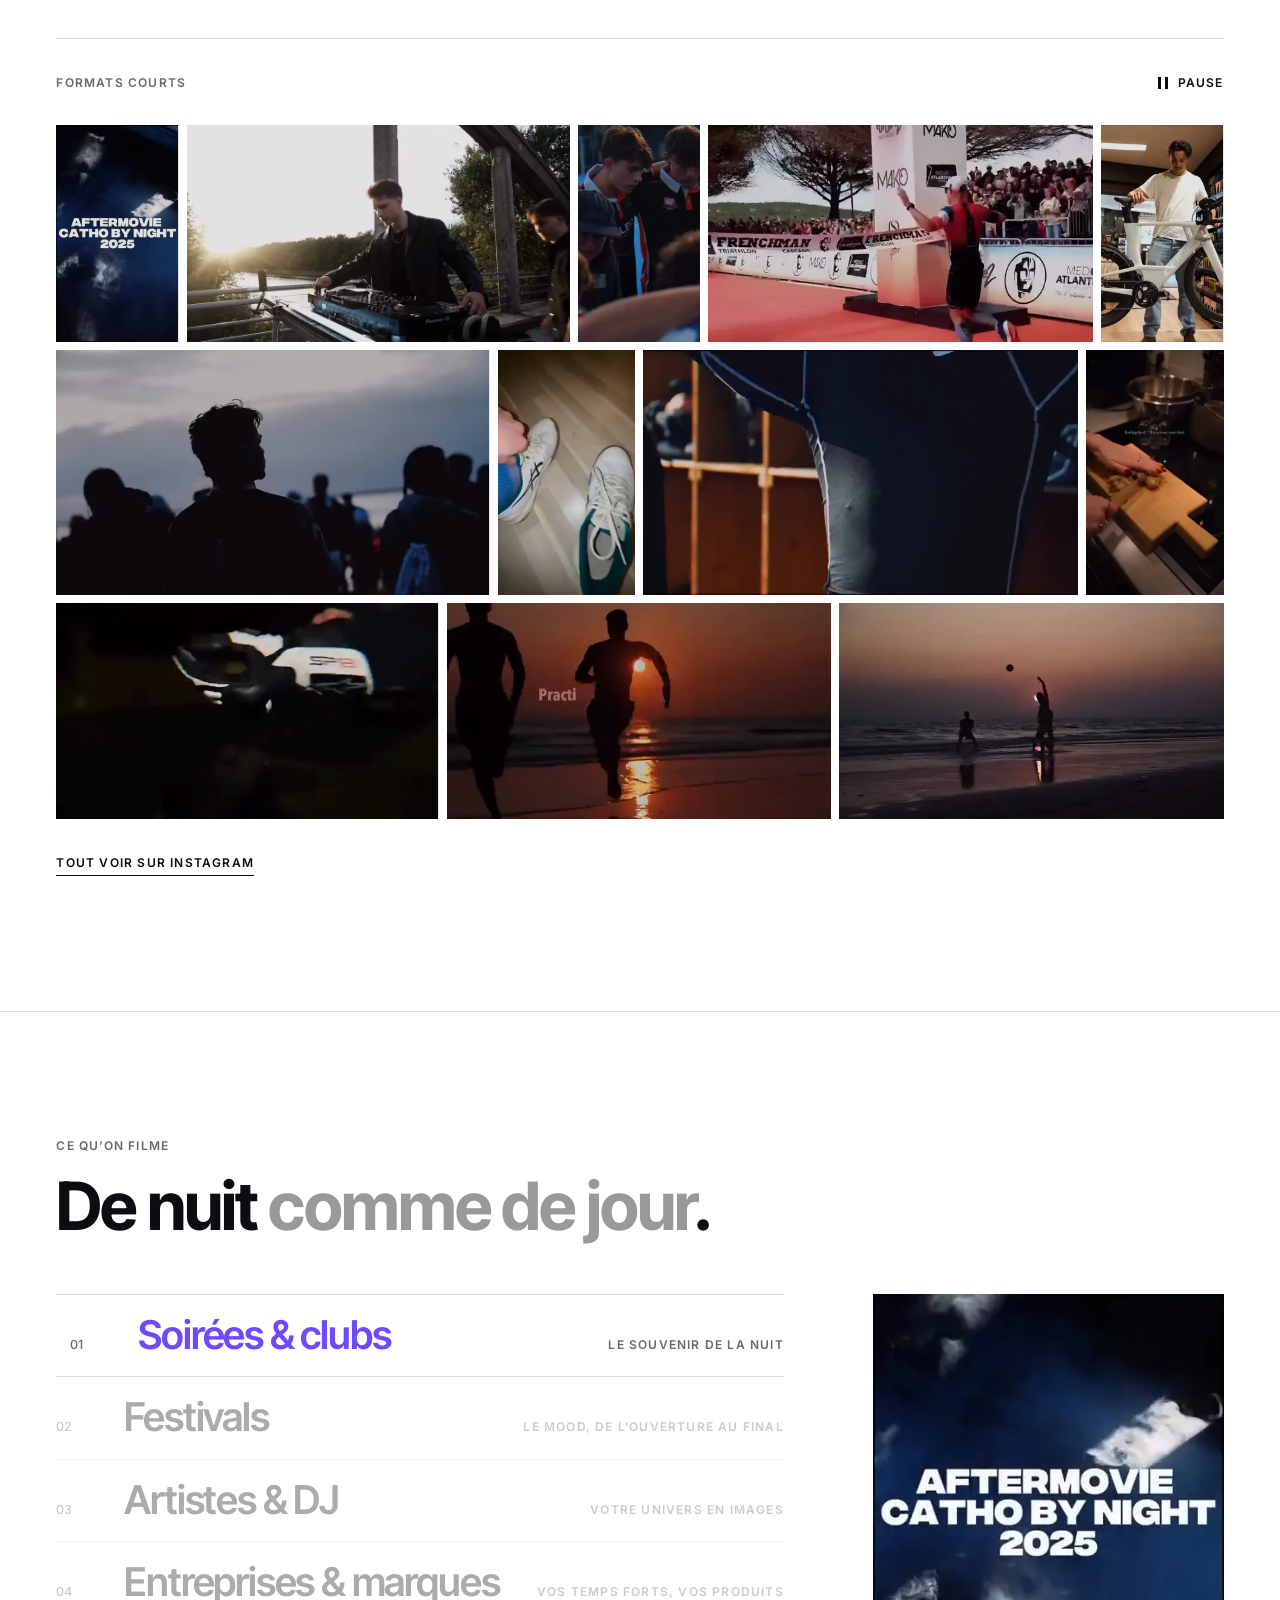
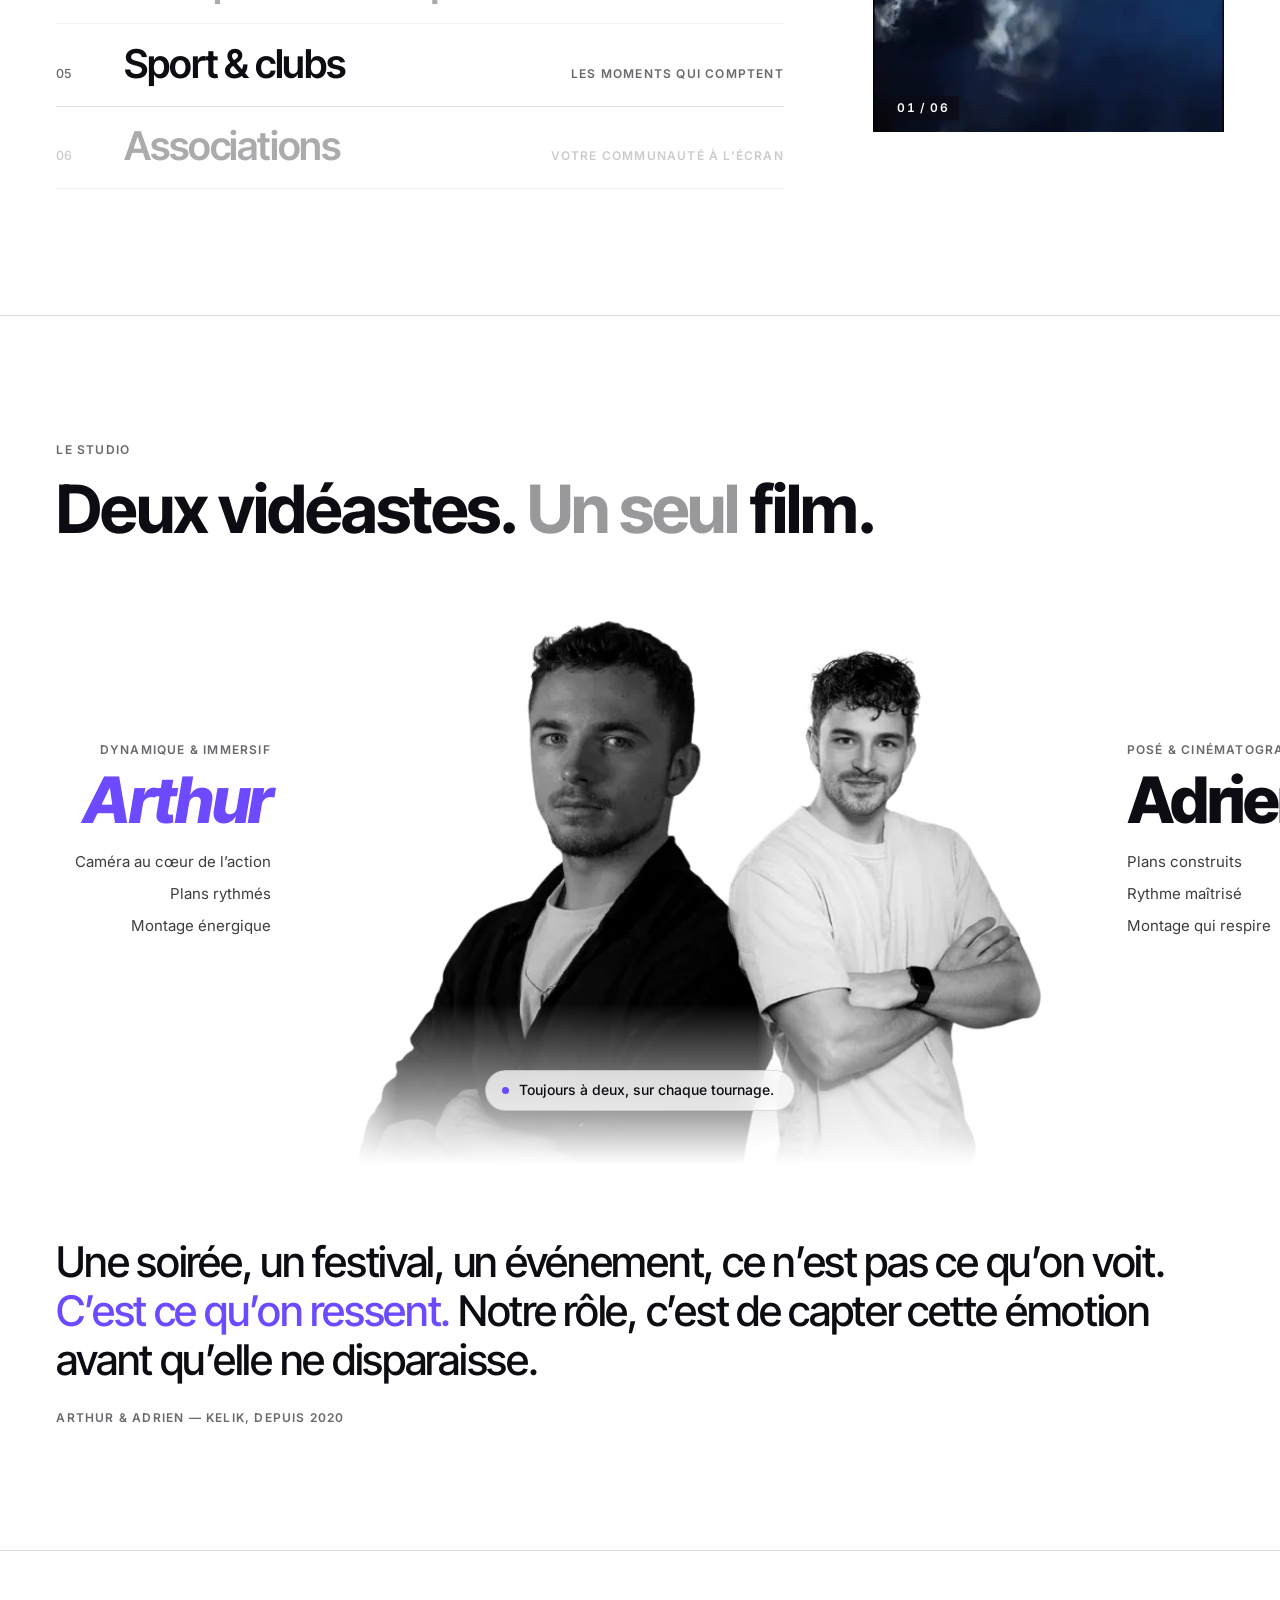
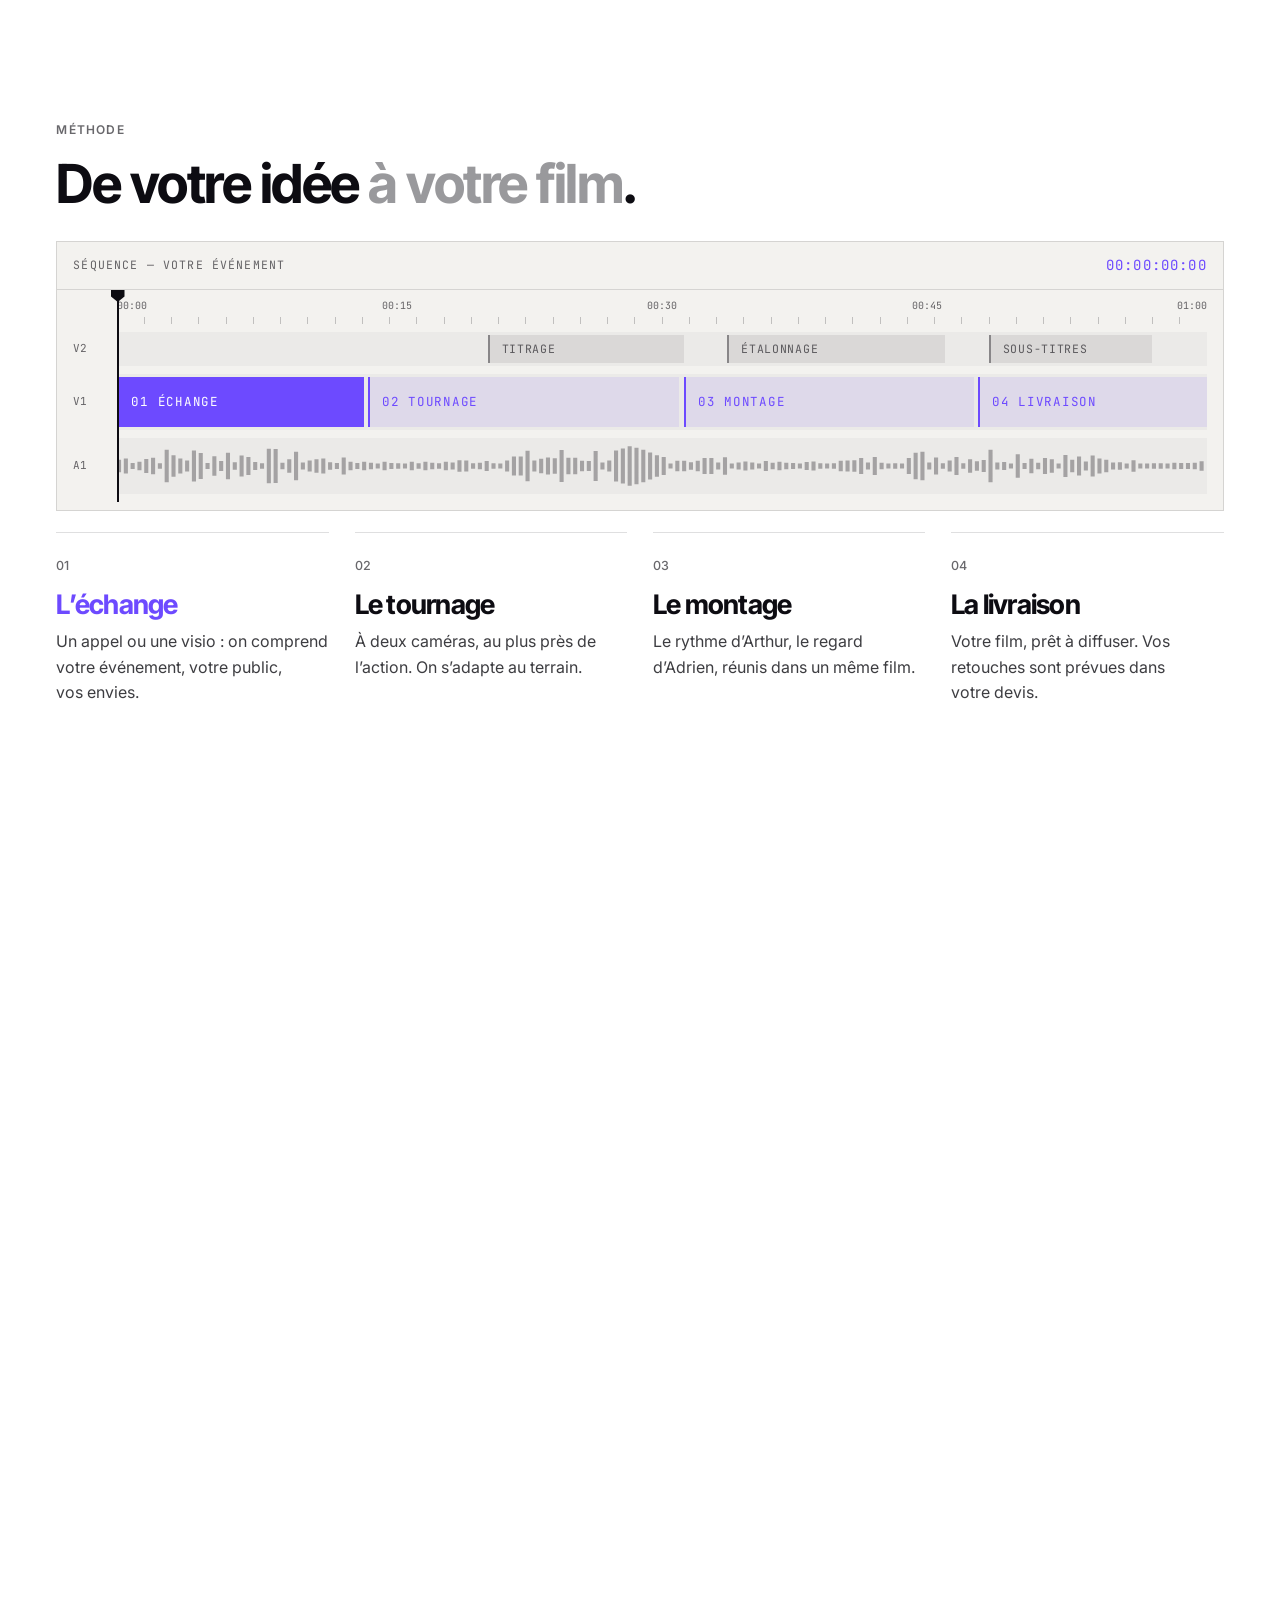
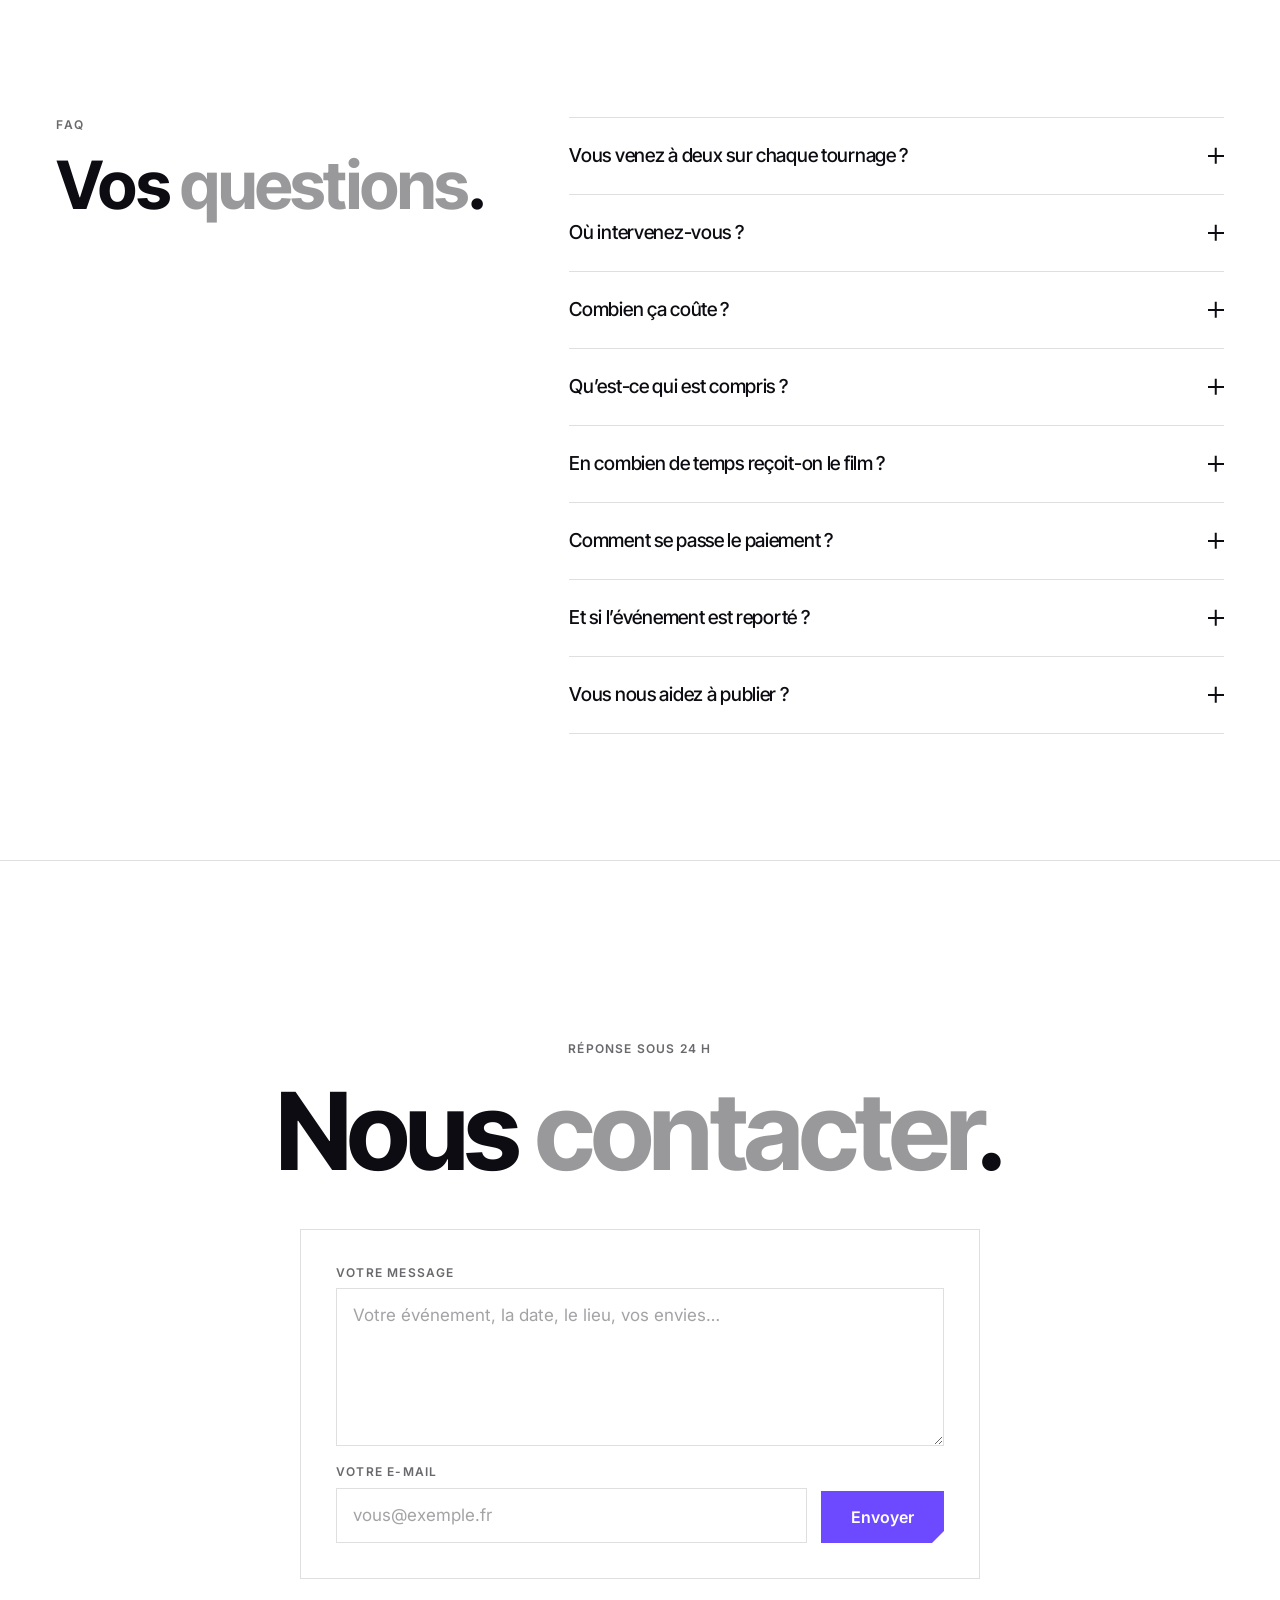
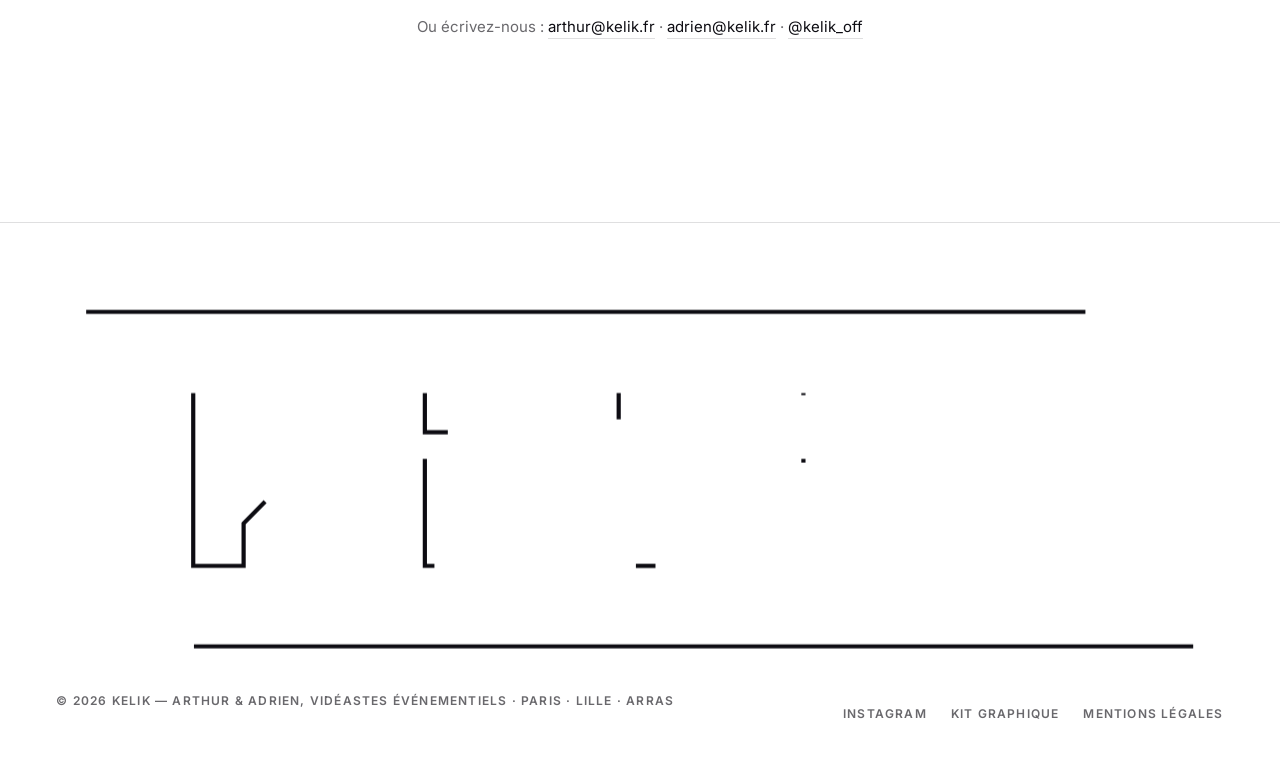
==== commit a9d0488b: "SEO : titre, description, données structurées, sitemap et favicon - Titre et description ciblés (vid" ====
--- a/index.html
+++ b/index.html
@@ -3,21 +3,31 @@
 <head>
   <meta charset="utf-8">
   <meta name="viewport" content="width=device-width, initial-scale=1">
-  <title>Kelik — On filme vos événements · Paris, Lille, Arras</title>
-  <meta name="description" content="Kelik filme vos événements à deux caméras : teasers, aftermovies, films qui en gardent tout le mood. Soirées, festivals, entreprises, sport. Paris, Lille, Arras. Devis gratuit sous 24 h.">
+  <title>Vidéaste événementiel à Paris, Lille et Arras | Kelik</title>
+  <meta name="description" content="Kelik, duo de vidéastes à Paris, Lille et Arras : aftermovies, teasers et films de vos soirées, festivals, séminaires et matchs. Devis gratuit sous 24 h.">
+  <meta name="robots" content="index, follow, max-image-preview:large, max-video-preview:-1">
+  <!-- Adresse officielle du site. À remplacer par https://kelik.fr/ partout (ici, sitemap.xml, robots.txt) le jour où le domaine pointe vers le site. -->
+  <link rel="canonical" href="https://lamascotte27.github.io/kelik-site/">
   <meta name="theme-color" content="#ffffff">
-  <meta property="og:title" content="Kelik — On filme vos événements">
-  <meta property="og:description" content="Teasers, aftermovies, films : Arthur &amp; Adrien filment votre événement à deux caméras. Paris, Lille, Arras. Devis gratuit sous 24 h.">
+  <meta name="author" content="Kelik">
   <meta property="og:type" content="website">
   <meta property="og:locale" content="fr_FR">
-  <meta property="og:url" content="https://kelik.fr/">
-  <meta property="og:image" content="https://kelik.fr/assets/og.jpg">
+  <meta property="og:site_name" content="Kelik">
+  <meta property="og:url" content="https://lamascotte27.github.io/kelik-site/">
+  <meta property="og:title" content="Kelik · On filme vos événements">
+  <meta property="og:description" content="Teasers, aftermovies, films : Arthur &amp; Adrien filment votre événement à deux caméras. Paris, Lille, Arras. Devis gratuit sous 24 h.">
+  <meta property="og:image" content="https://lamascotte27.github.io/kelik-site/assets/og.jpg">
   <meta property="og:image:width" content="1200">
   <meta property="og:image:height" content="630">
+  <meta property="og:image:alt" content="Kelik, on filme vos événements">
   <meta name="twitter:card" content="summary_large_image">
-  <link rel="canonical" href="https://kelik.fr/">
+  <meta name="twitter:title" content="Kelik · On filme vos événements">
+  <meta name="twitter:description" content="Teasers, aftermovies, films : Arthur &amp; Adrien filment votre événement à deux caméras. Paris, Lille, Arras.">
+  <meta name="twitter:image" content="https://lamascotte27.github.io/kelik-site/assets/og.jpg">
+  <link rel="icon" href="assets/favicon.svg" type="image/svg+xml">
+  <link rel="icon" href="assets/favicon-96.png" type="image/png" sizes="96x96">
   <link rel="apple-touch-icon" href="assets/apple-touch-icon.png">
-  <link rel="icon" href="data:image/svg+xml,%3Csvg xmlns='http://www.w3.org/2000/svg' viewBox='0 0 64 64'%3E%3Crect width='64' height='64' fill='%230A0910'/%3E%3Crect x='4' y='4' width='56' height='56' fill='none' stroke='%23D4FFD8' stroke-width='3'/%3E%3Cpath fill='%23fff' d='M17 16h9v11l10-11h12L37 27l12 21H38l-6-12-6 5v7h-9z'/%3E%3C/svg%3E">
+  <link rel="preload" as="image" href="assets/video/kelik-loop-poster.webp" fetchpriority="high">
   <link rel="preconnect" href="https://fonts.googleapis.com">
   <link rel="preconnect" href="https://fonts.gstatic.com" crossorigin>
   <link href="https://fonts.googleapis.com/css2?family=Inter:wght@400;500;600;700&family=Inter+Tight:ital,wght@0,500;0,600;0,700;0,800;1,800&family=JetBrains+Mono:wght@400;500&display=swap" rel="stylesheet">
@@ -26,7 +36,137 @@
   <!-- Thème : fond blanc par défaut. ?theme=nuit affiche l'ancienne version sombre, ?theme=blanc y revient. -->
   <script>try{var t=new URLSearchParams(location.search).get('theme');if(t)sessionStorage.setItem('kelik-theme',t);if((t||sessionStorage.getItem('kelik-theme'))==='nuit')document.documentElement.removeAttribute('data-theme')}catch(e){}</script>
   <script type="application/ld+json">
-  {"@context":"https://schema.org","@type":"Organization","name":"Kelik","description":"Studio vidéo événementiel : soirées, festivals, entreprises, sport. Paris, Lille, Arras.","foundingDate":"2020","areaServed":["Paris","Lille","Arras"],"email":"arthur@kelik.fr","founder":[{"@type":"Person","name":"Arthur"},{"@type":"Person","name":"Adrien"}],"sameAs":["https://www.instagram.com/kelik_off/"]}
+{
+ "@context": "https://schema.org",
+ "@graph": [
+  {
+   "@type": "ProfessionalService",
+   "@id": "https://lamascotte27.github.io/kelik-site/#kelik",
+   "name": "Kelik",
+   "url": "https://lamascotte27.github.io/kelik-site/",
+   "description": "Studio vidéo événementiel : aftermovies, teasers et films de soirées, festivals, séminaires, lancements et événements sportifs. Deux vidéastes, Arthur et Adrien, sur chaque tournage.",
+   "logo": "https://lamascotte27.github.io/kelik-site/assets/icone-512.png",
+   "image": "https://lamascotte27.github.io/kelik-site/assets/og.jpg",
+   "email": "arthur@kelik.fr",
+   "foundingDate": "2020",
+   "areaServed": [
+    {
+     "@type": "City",
+     "name": "Paris"
+    },
+    {
+     "@type": "City",
+     "name": "Lille"
+    },
+    {
+     "@type": "City",
+     "name": "Arras"
+    }
+   ],
+   "founder": [
+    {
+     "@type": "Person",
+     "name": "Arthur"
+    },
+    {
+     "@type": "Person",
+     "name": "Adrien"
+    }
+   ],
+   "knowsAbout": [
+    "vidéo événementielle",
+    "aftermovie",
+    "teaser",
+    "captation vidéo",
+    "film d’entreprise",
+    "vidéo sportive"
+   ],
+   "sameAs": [
+    "https://www.instagram.com/kelik_off/"
+   ]
+  },
+  {
+   "@type": "WebSite",
+   "@id": "https://lamascotte27.github.io/kelik-site/#site",
+   "url": "https://lamascotte27.github.io/kelik-site/",
+   "name": "Kelik",
+   "inLanguage": "fr-FR",
+   "publisher": {
+    "@id": "https://lamascotte27.github.io/kelik-site/#kelik"
+   }
+  },
+  {
+   "@type": "FAQPage",
+   "@id": "https://lamascotte27.github.io/kelik-site/#faq",
+   "mainEntity": [
+    {
+     "@type": "Question",
+     "name": "Vous venez à deux sur chaque tournage ?",
+     "acceptedAnswer": {
+      "@type": "Answer",
+      "text": "Oui, toujours. Arthur et Adrien filment ensemble : l’un au cœur de l’action, l’autre sur des plans plus construits. Au montage, les deux regards se complètent dans un même film."
+     }
+    },
+    {
+     "@type": "Question",
+     "name": "Où intervenez-vous ?",
+     "acceptedAnswer": {
+      "@type": "Answer",
+      "text": "On est basés entre Paris, Lille et Arras. Votre événement est ailleurs ? Indiquez-le dans votre demande, on regarde ensemble."
+     }
+    },
+    {
+     "@type": "Question",
+     "name": "Combien ça coûte ?",
+     "acceptedAnswer": {
+      "@type": "Answer",
+      "text": "Chaque projet est différent. Écrivez-nous quelques mots sur votre événement : on vous envoie un devis gratuit et détaillé sous 24 h, sans engagement."
+     }
+    },
+    {
+     "@type": "Question",
+     "name": "Qu’est-ce qui est compris ?",
+     "acceptedAnswer": {
+      "@type": "Answer",
+      "text": "Le matériel professionnel 4K (caméras, optiques, éclairage, micros), le montage, l’étalonnage, le mixage, les exports adaptés à vos supports, l’assurance responsabilité civile professionnelle et l’archivage de vos fichiers pendant 6 mois."
+     }
+    },
+    {
+     "@type": "Question",
+     "name": "En combien de temps reçoit-on le film ?",
+     "acceptedAnswer": {
+      "@type": "Answer",
+      "text": "Entre 10 jours ouvrés et 3 semaines, selon la durée du film et le nombre de formats. Le délai exact est écrit sur votre devis. Besoin du film plus vite ? Précisez-le dans votre demande."
+     }
+    },
+    {
+     "@type": "Question",
+     "name": "Comment se passe le paiement ?",
+     "acceptedAnswer": {
+      "@type": "Answer",
+      "text": "Un acompte de 50 % à la signature du devis réserve votre date de tournage. Le solde est réglé à la livraison."
+     }
+    },
+    {
+     "@type": "Question",
+     "name": "Et si l’événement est reporté ?",
+     "acceptedAnswer": {
+      "@type": "Answer",
+      "text": "Le report ou l’annulation est sans frais jusqu’à 7 jours avant le tournage."
+     }
+    },
+    {
+     "@type": "Question",
+     "name": "Vous nous aidez à publier ?",
+     "acceptedAnswer": {
+      "@type": "Answer",
+      "text": "Oui. Des formats verticaux pour vos réseaux et un plan de publication (quoi poster, quand, avec quelle légende) peuvent être ajoutés à votre demande."
+     }
+    }
+   ]
+  }
+ ]
+}
   </script>
 </head>
 <body>
@@ -370,7 +510,7 @@
       </svg>
     </div>
     <div class="ft-row">
-      <p>© <span id="year">2026</span> Kelik — Arthur &amp; Adrien · Paris · Lille · Arras</p>
+      <p>© <span id="year">2026</span> Kelik — Arthur &amp; Adrien, vidéastes événementiels · Paris · Lille · Arras</p>
       <p class="ft-links">
         <a href="https://www.instagram.com/kelik_off/" target="_blank" rel="noopener">Instagram</a>
         <a href="charte.html">Kit graphique</a>
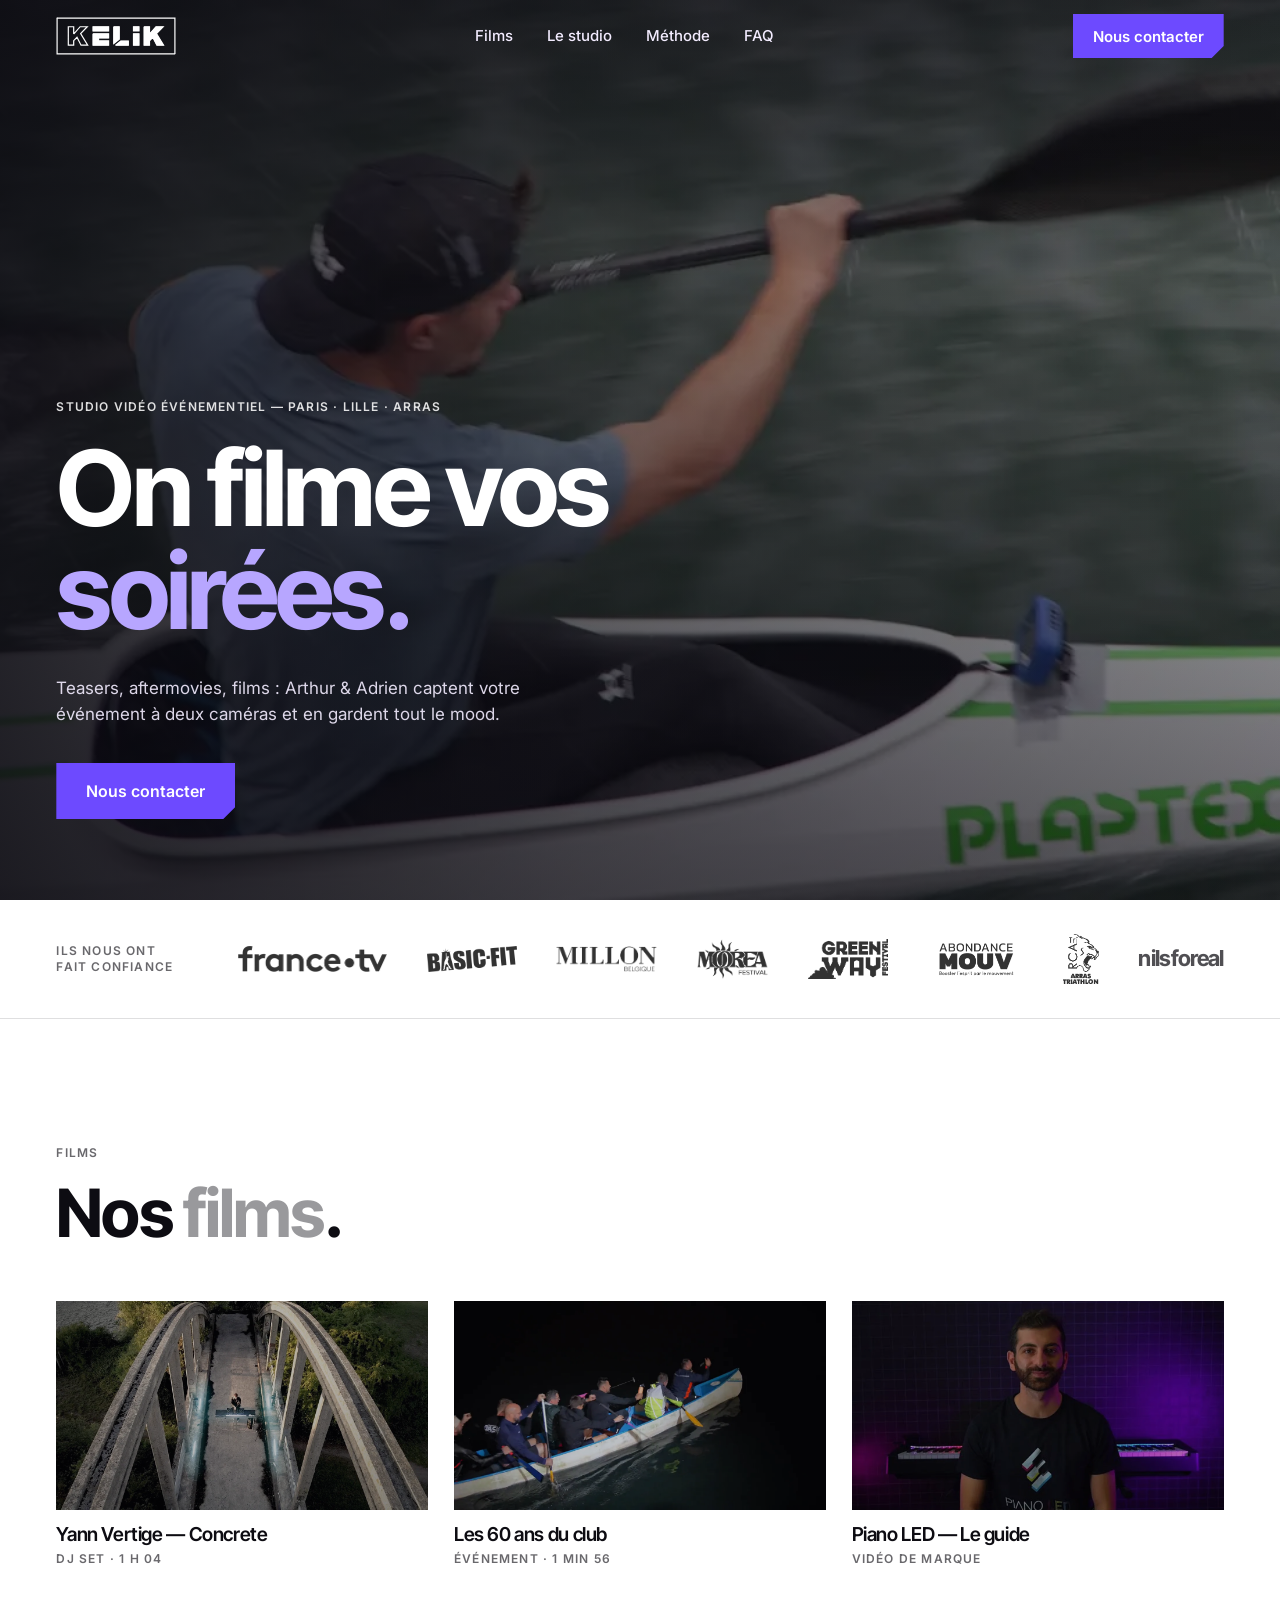
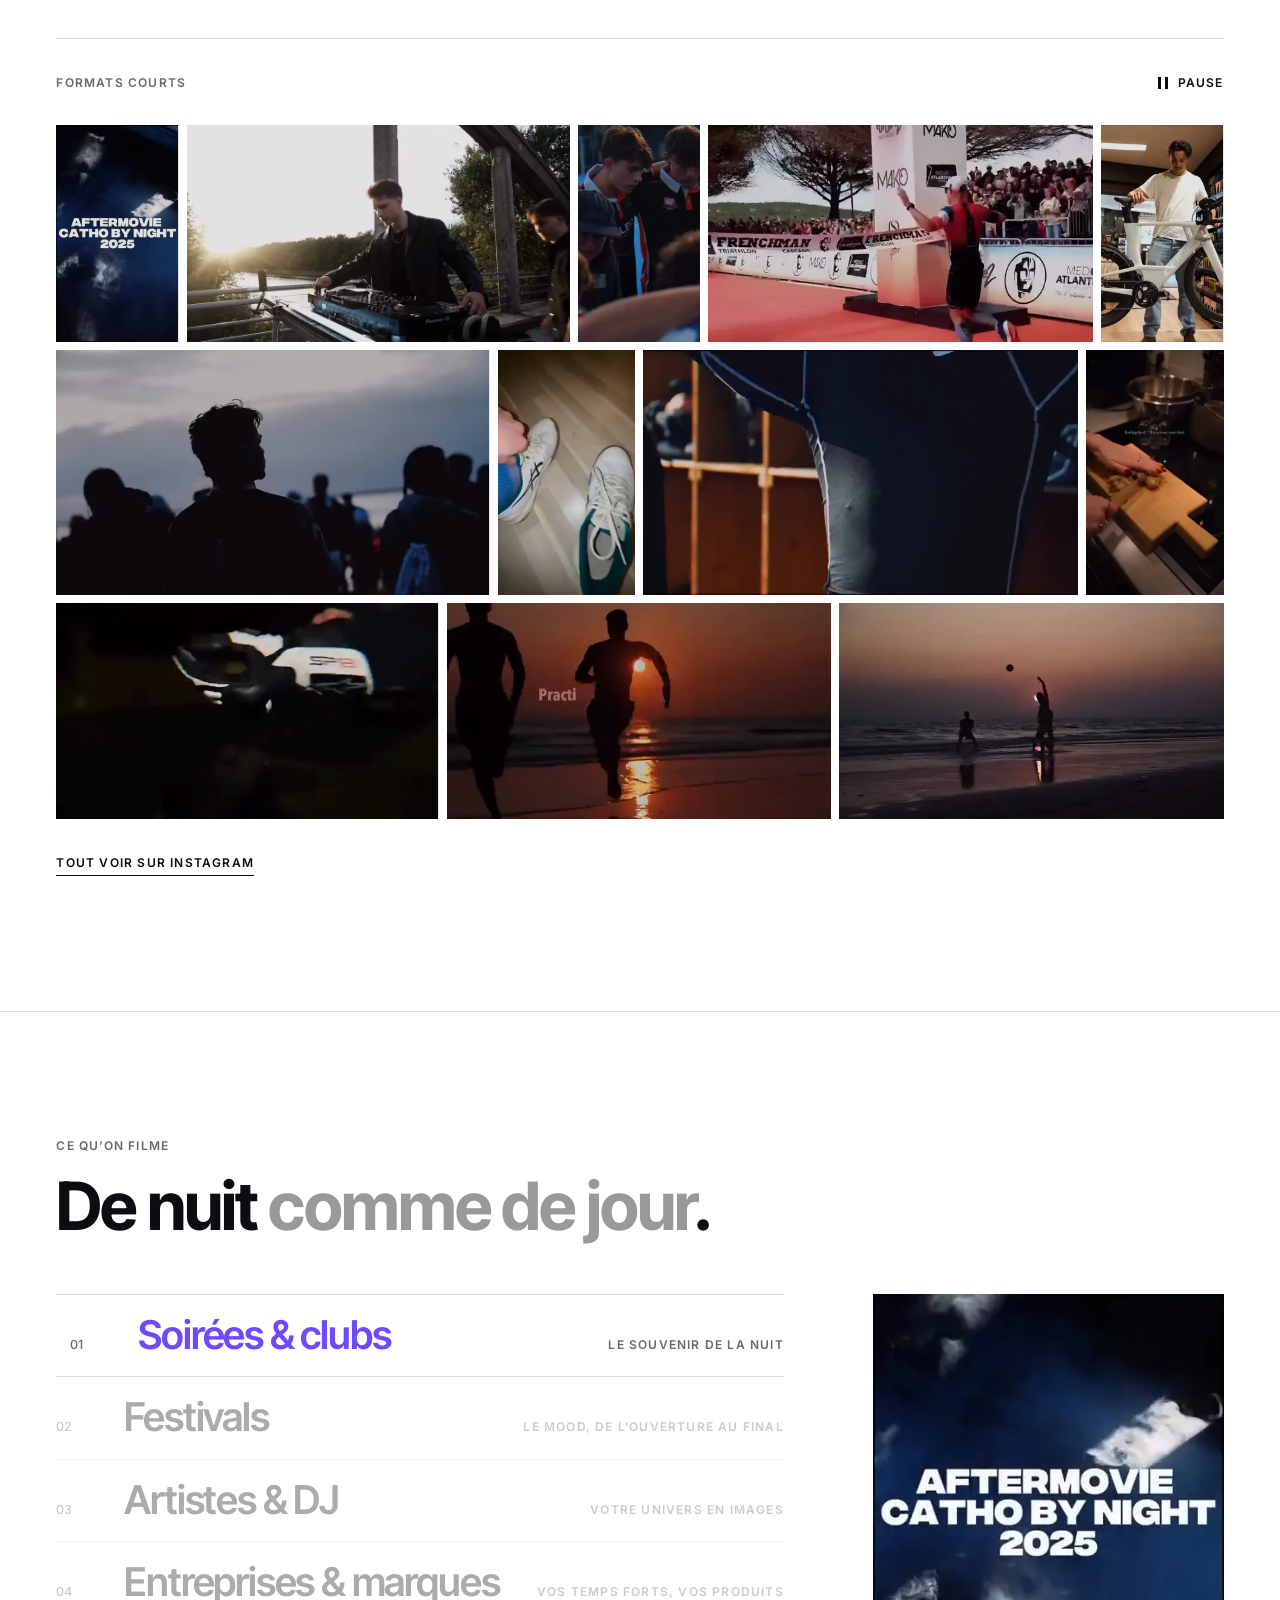
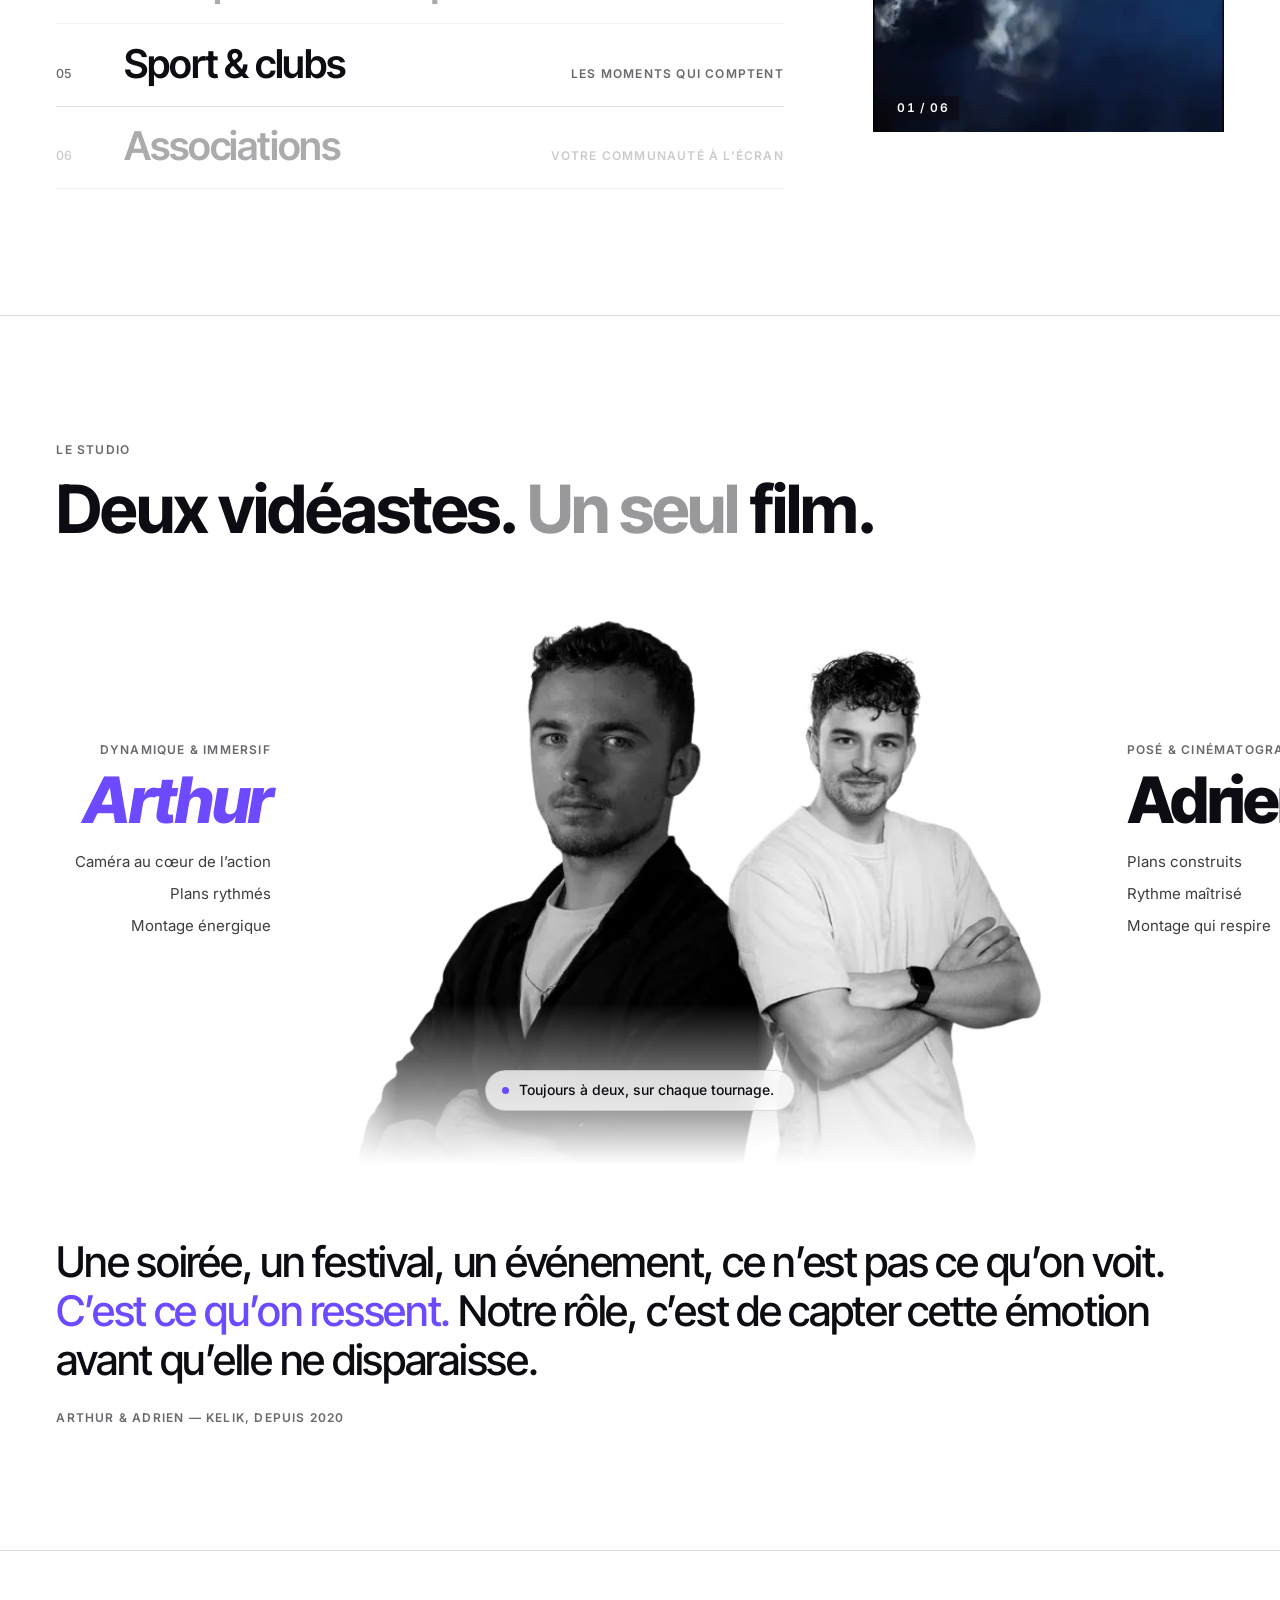
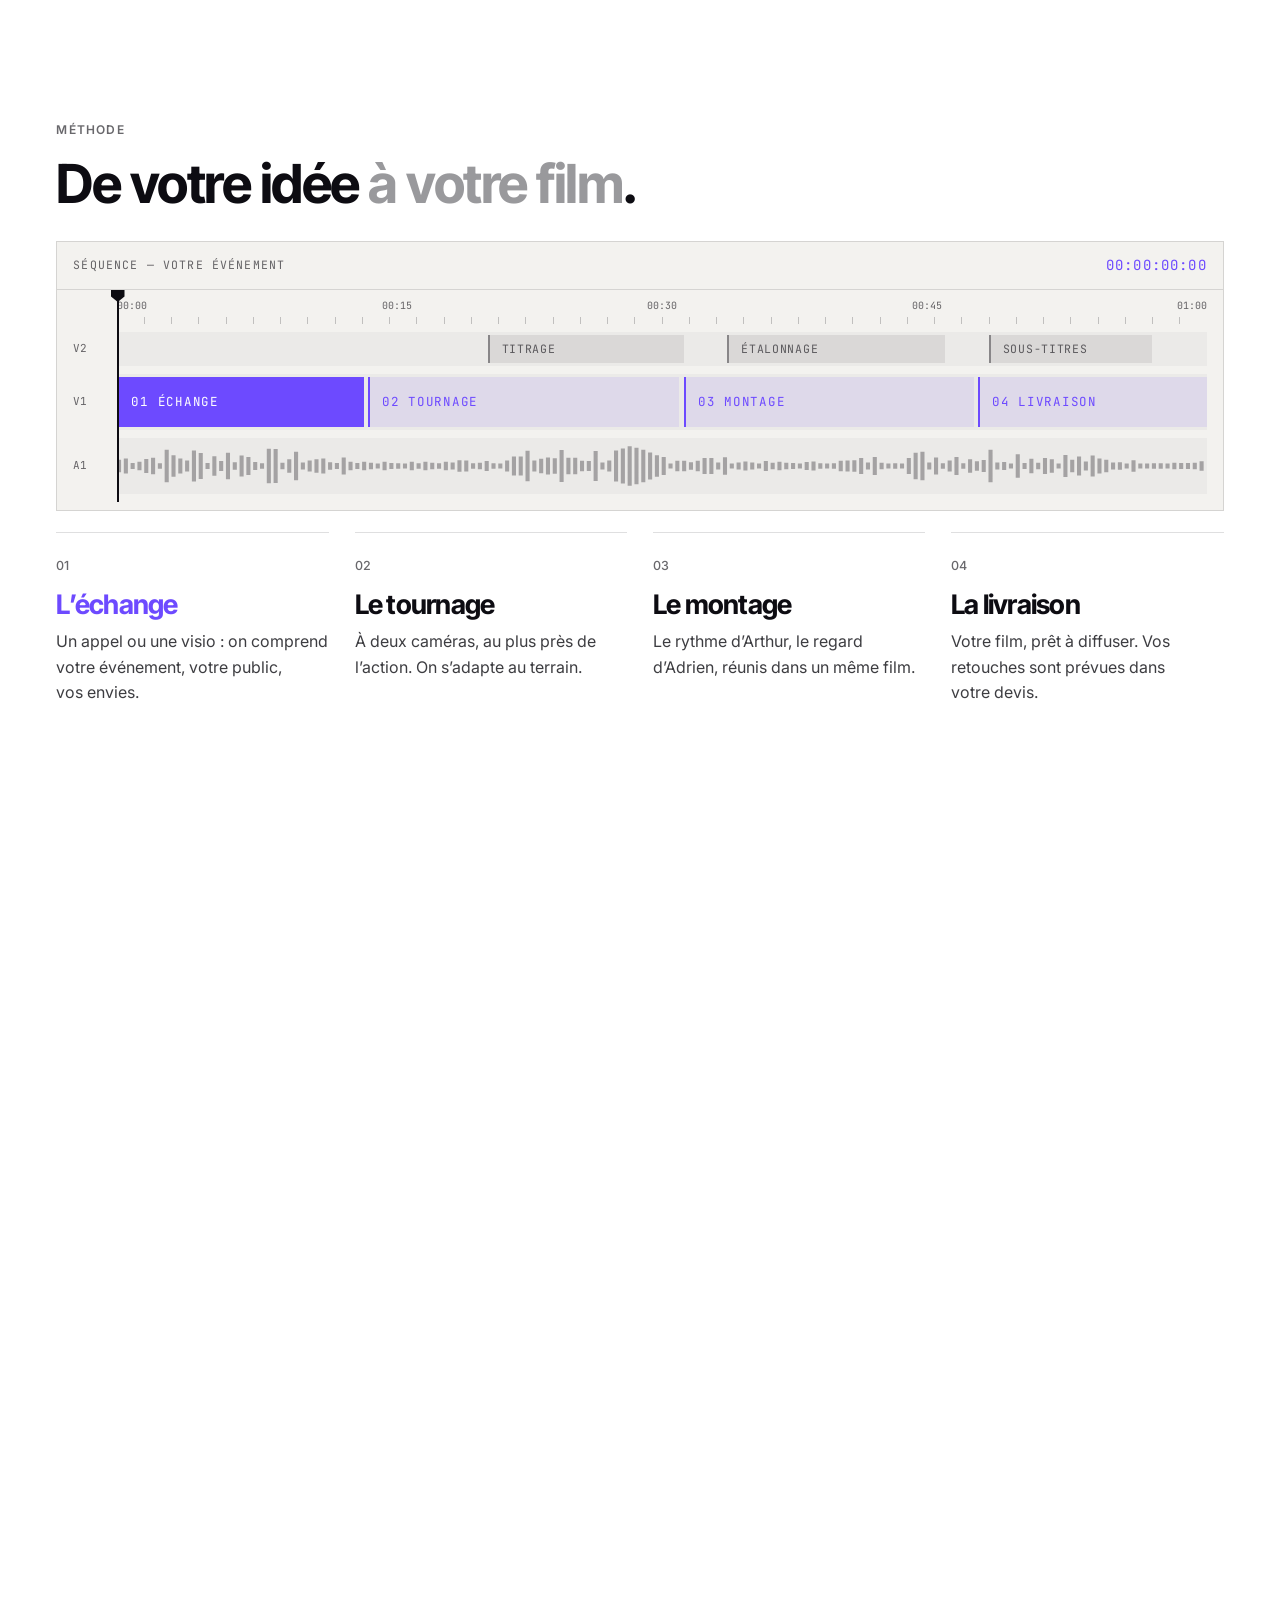
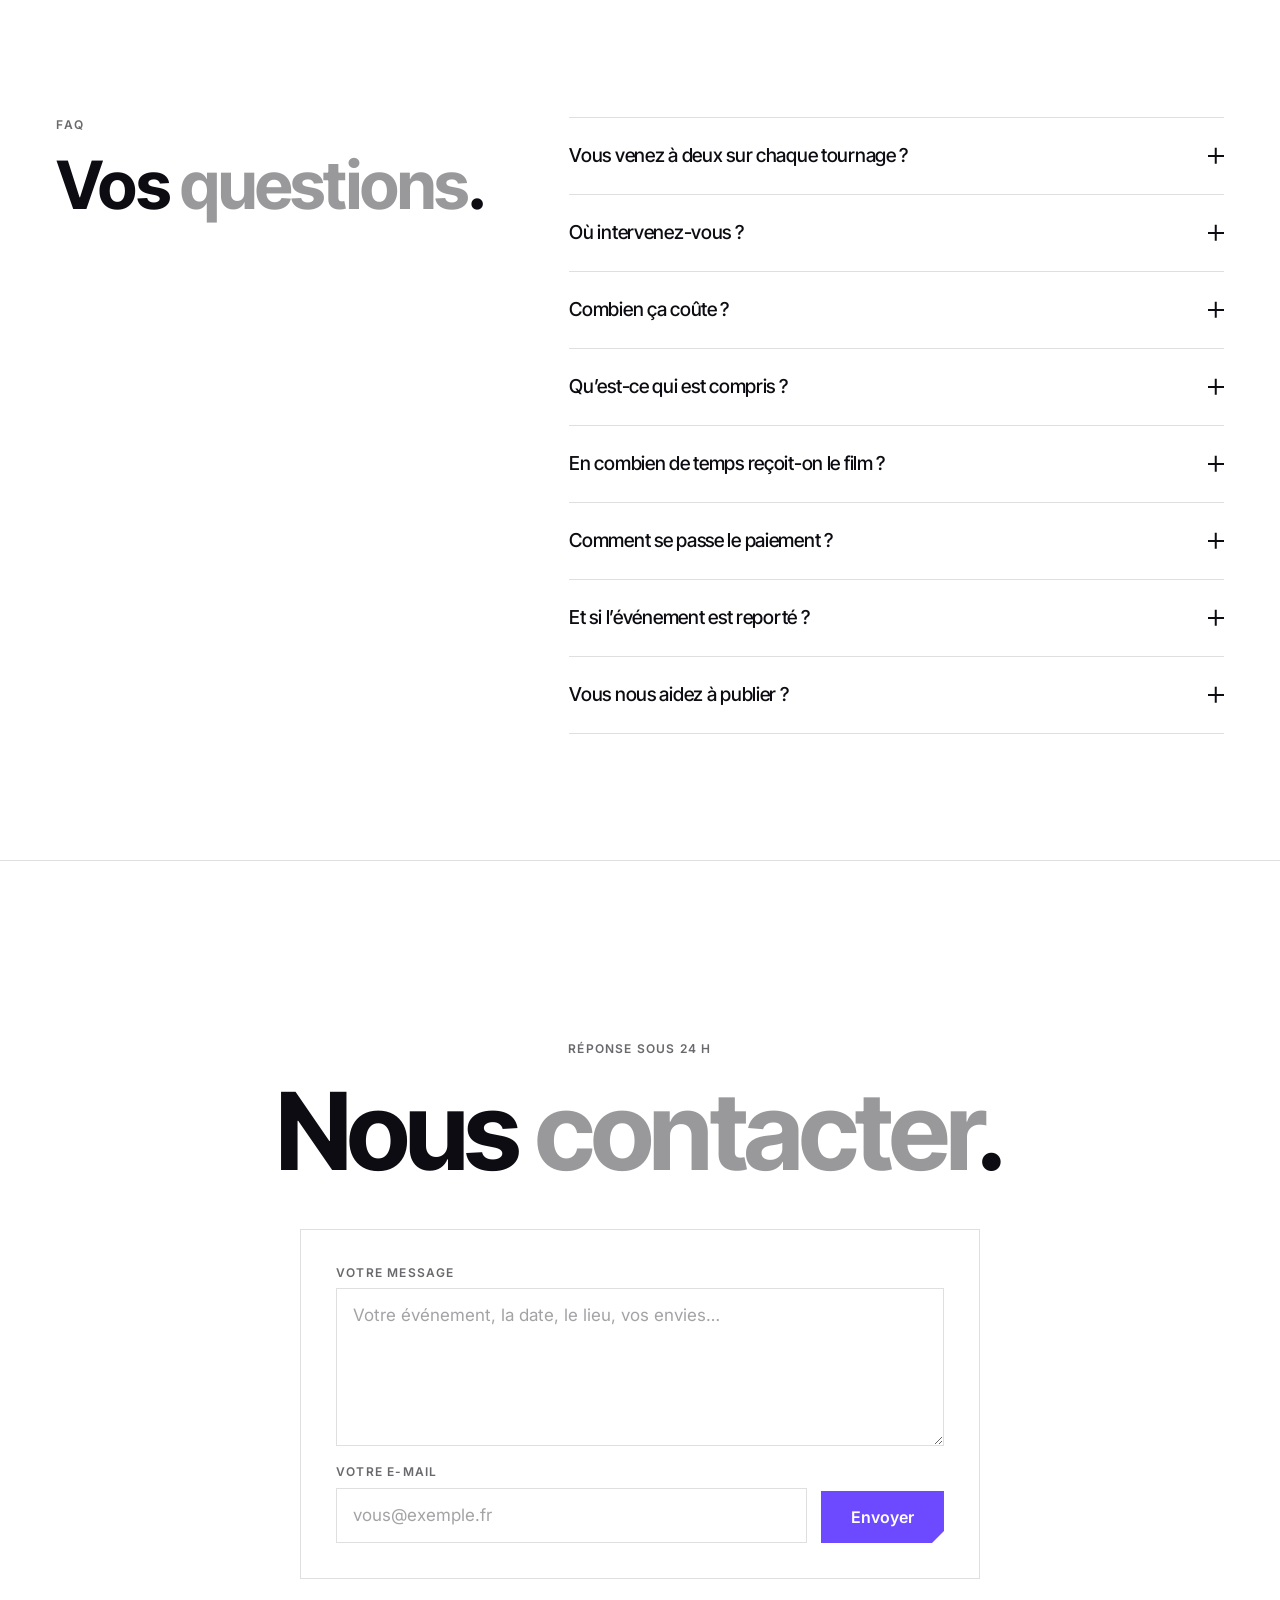
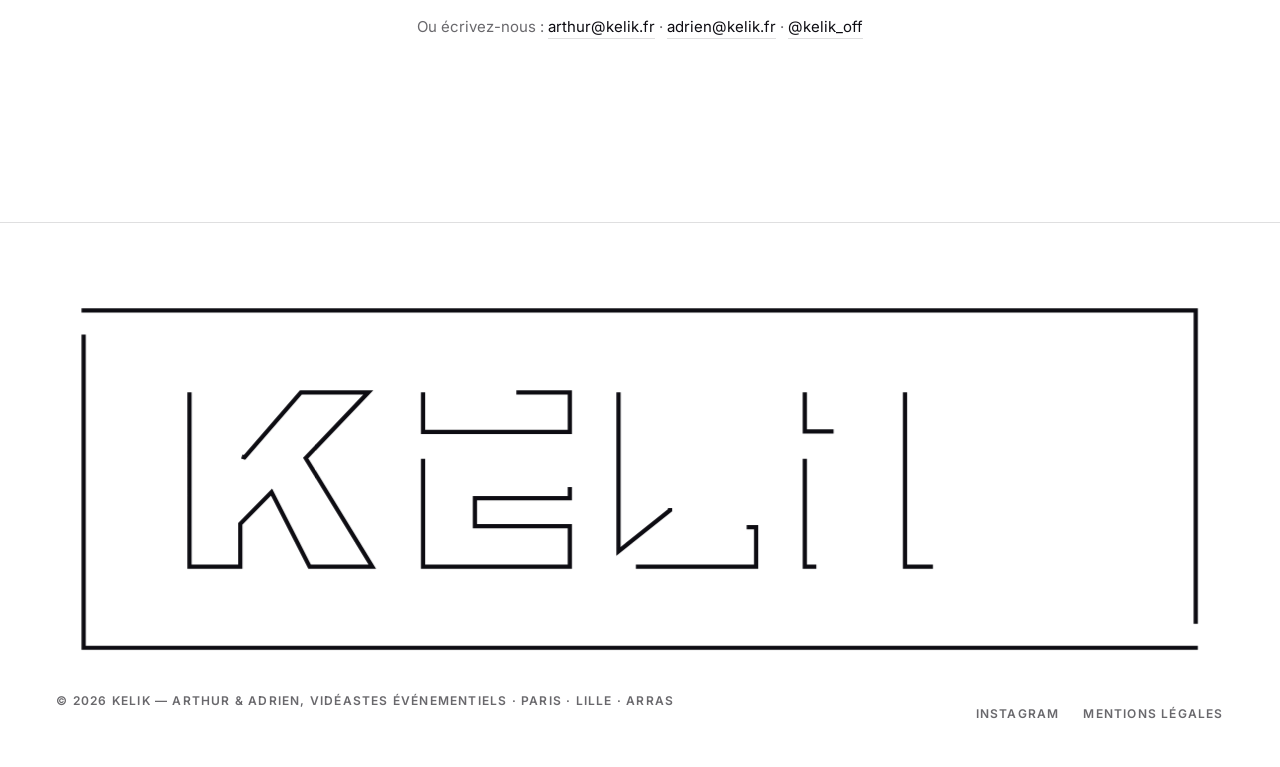
==== commit f9b61bf6: "Retrait du kit graphique (page interne, plus utile sur le site) Co-Authored-By: Claude Opus 5.5 <nor" ====
--- a/index.html
+++ b/index.html
@@ -513,7 +513,6 @@
       <p>© <span id="year">2026</span> Kelik — Arthur &amp; Adrien, vidéastes événementiels · Paris · Lille · Arras</p>
       <p class="ft-links">
         <a href="https://www.instagram.com/kelik_off/" target="_blank" rel="noopener">Instagram</a>
-        <a href="charte.html">Kit graphique</a>
         <a href="mentions-legales.html">Mentions légales</a>
       </p>
     </div>
